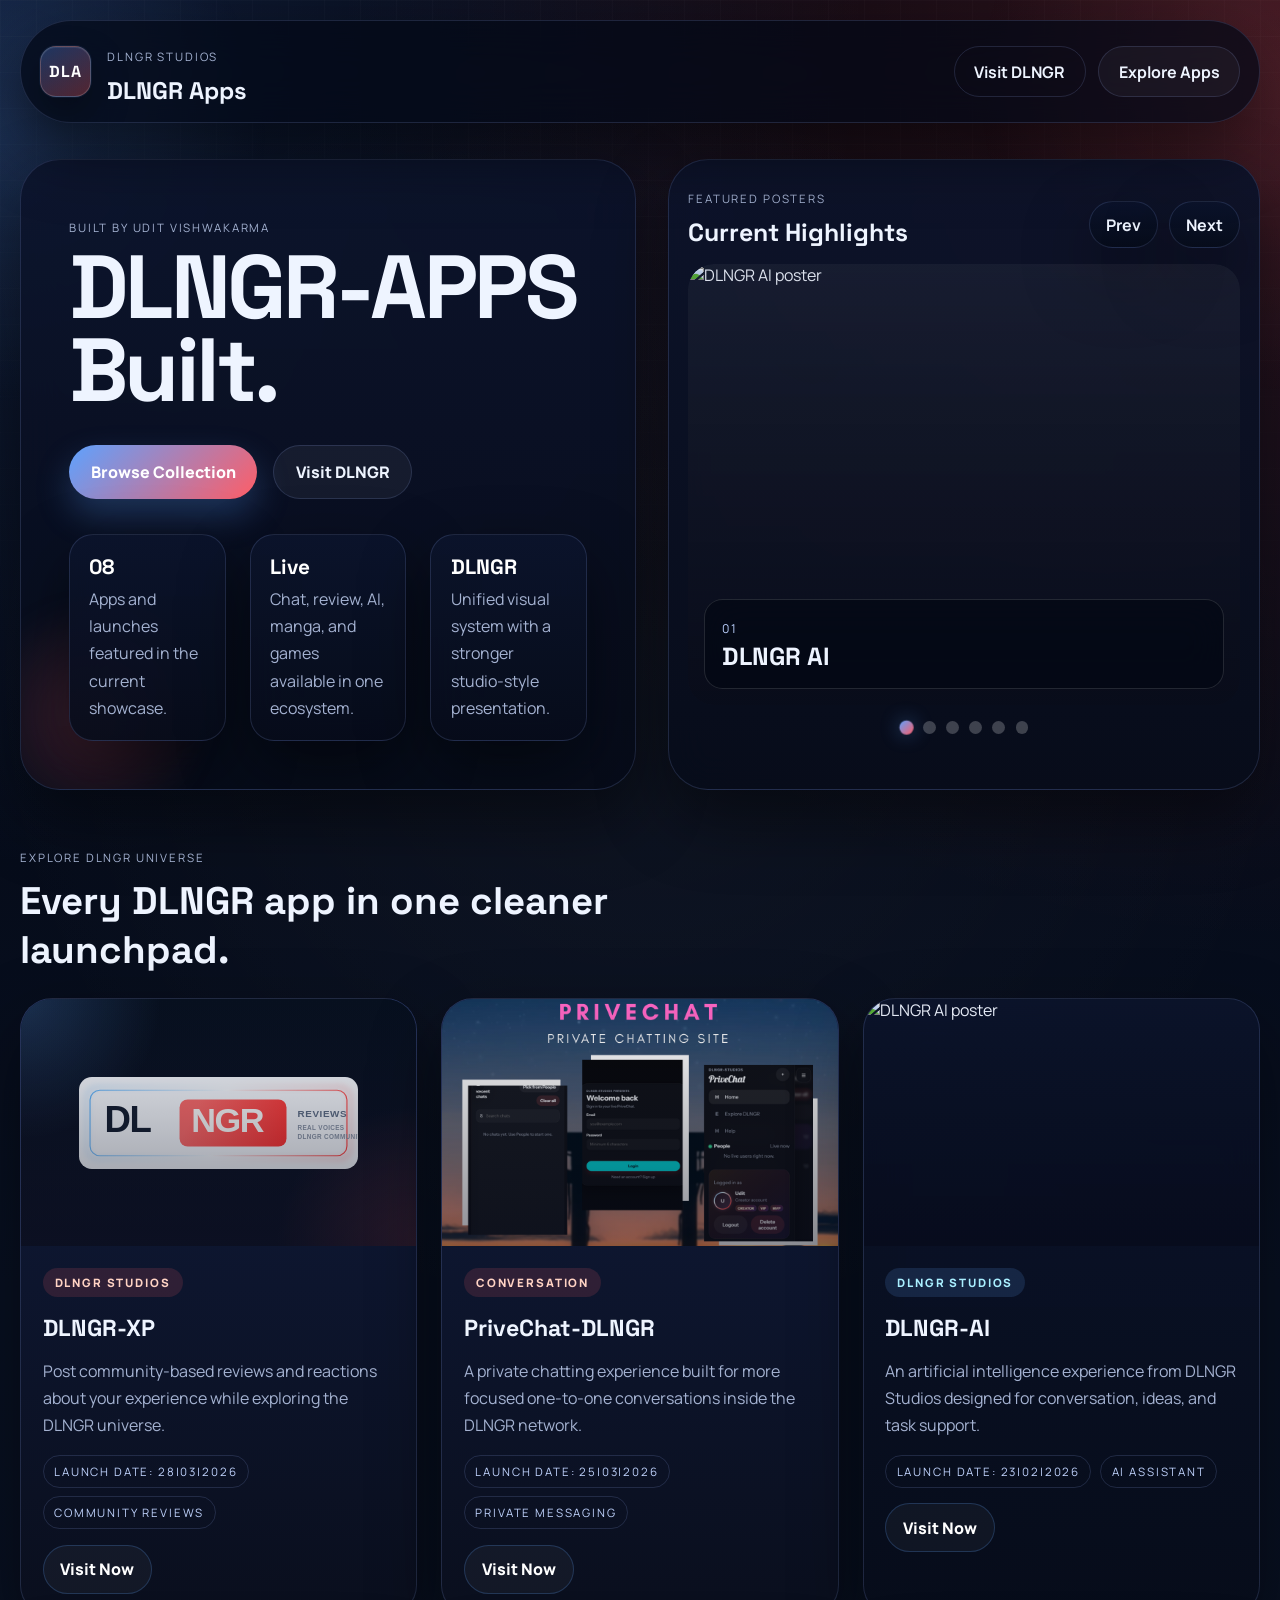
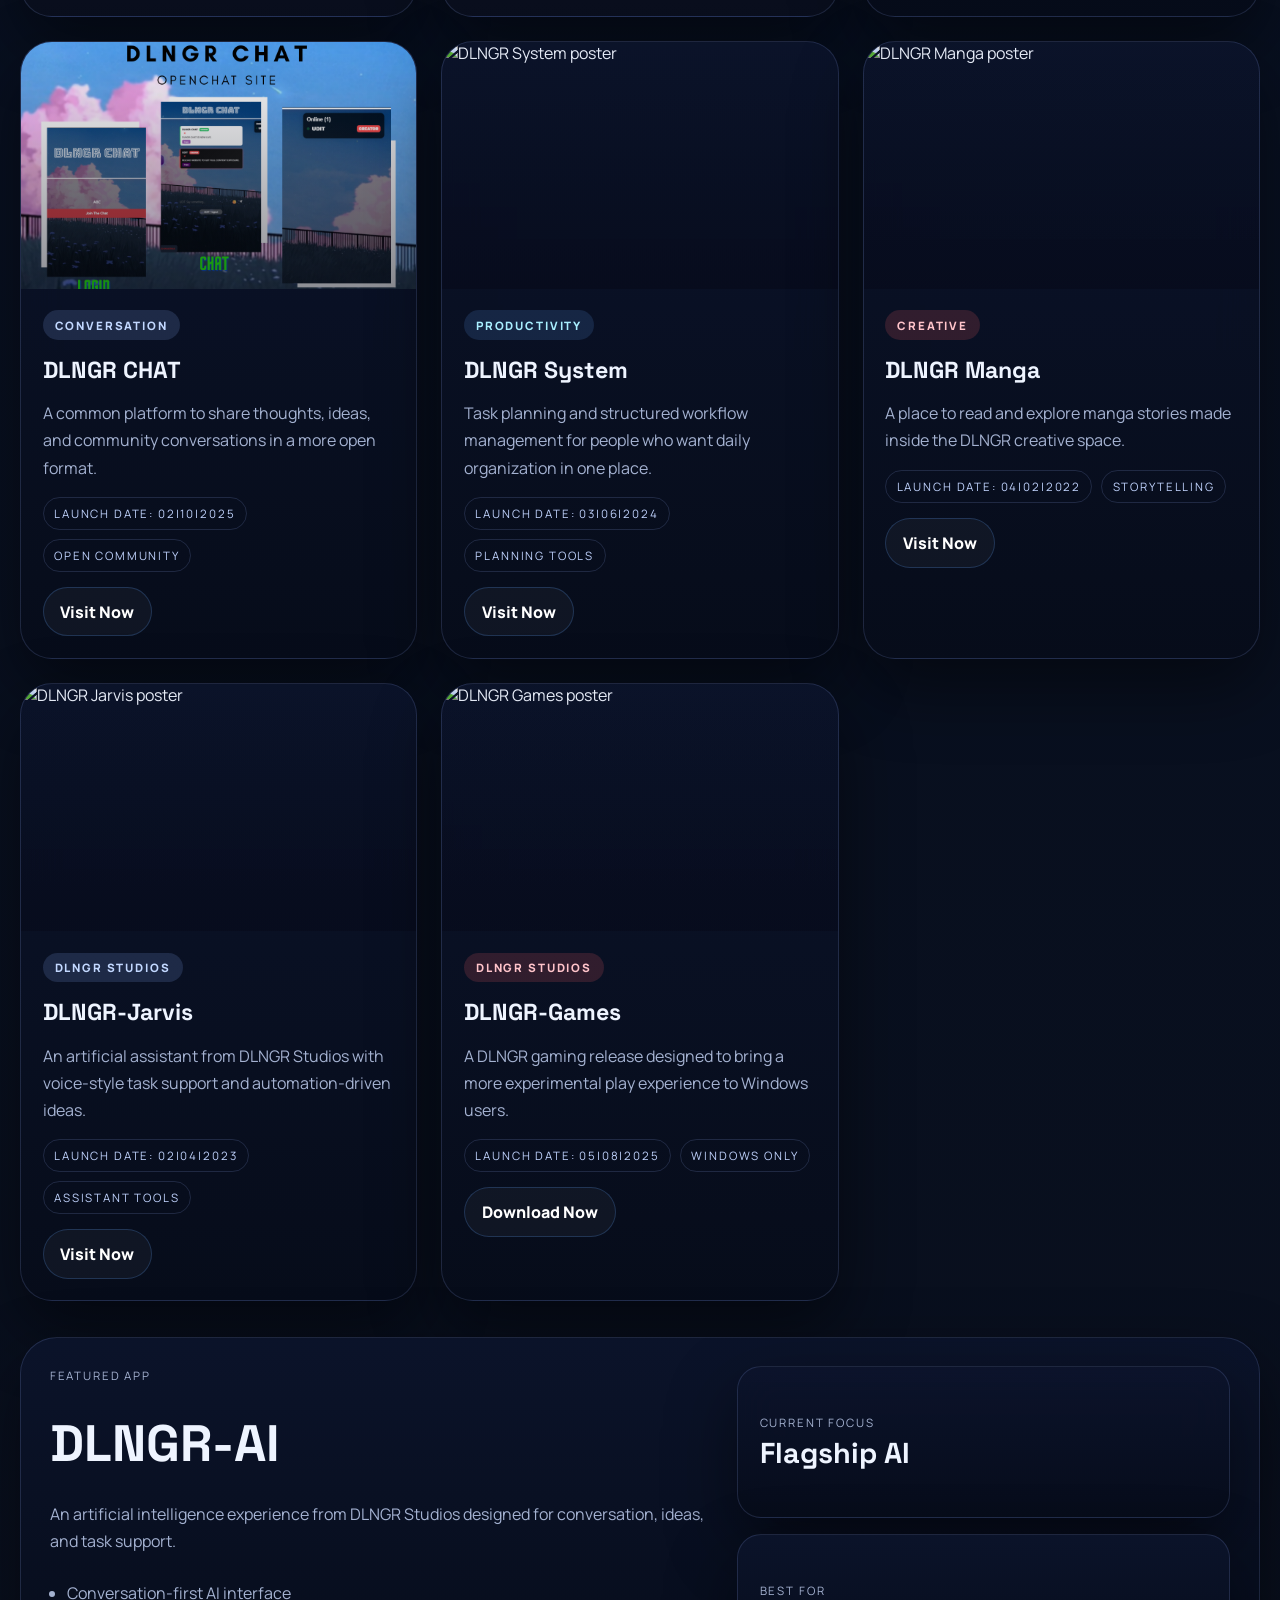
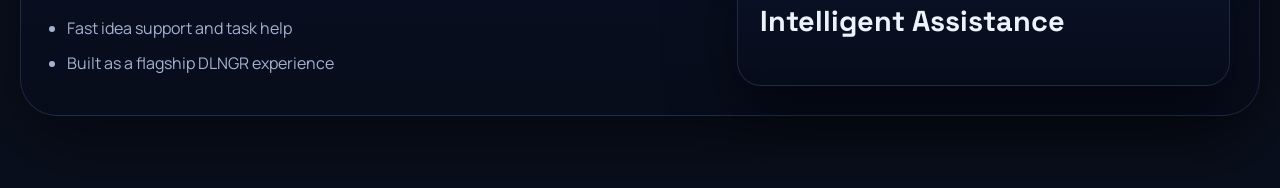
==== index.html @ 84e805eb "Update index.html" ====
<!DOCTYPE html>
<html lang="en">
<head>
  <meta charset="UTF-8">
  <meta name="viewport" content="width=device-width, initial-scale=1.0">
  <title>DLNGR Apps Showcase</title>
  <link rel="icon" type="image/png" href="appslogo.png">
  <link rel="preconnect" href="https://fonts.googleapis.com">
  <link rel="preconnect" href="https://fonts.gstatic.com" crossorigin>
  <link href="https://fonts.googleapis.com/css2?family=Space+Grotesk:wght@400;500;700&family=Manrope:wght@400;600;700;800&display=swap" rel="stylesheet">
  <link rel="stylesheet" href="dlngrapps.css">
</head>
<body>
  <div class="page-shell">
    <header class="hero">
      <nav class="topbar">
        <a class="brand" href="#top" aria-label="DLNGR Apps home">
          <span class="brand-mark">DLA</span>
          <div>
            <p class="eyebrow">DLNGR STUDIOS</p>
            <h1>DLNGR Apps</h1>
          </div>
        </a>
        <div class="topbar-links">
          <a class="top-link muted" href="https://dlngrofficial.free.nf/">Visit DLNGR</a>
          <a class="top-link" href="#apps">Explore Apps</a>
        </div>
      </nav>

      <div class="hero-grid" id="top">
        <section class="hero-copy">
          <p class="hero-kicker">Built By Udit Vishwakarma</p>
          <h2>DLNGR-APPS Built.</h2>


          <div class="hero-actions">
            <a class="button primary" href="#apps">Browse Collection</a>
            <a class="button secondary" href="https://dlngrofficial.free.nf/">Visit DLNGR</a>
          </div>

          <div class="hero-stats">
            <article>
              <span>08</span>
              <p>Apps and launches featured in the current showcase.</p>
            </article>
            <article>
              <span>Live</span>
              <p>Chat, review, AI, manga, and games available in one ecosystem.</p>
            </article>
            <article>
              <span>DLNGR</span>
              <p>Unified visual system with a stronger studio-style presentation.</p>
            </article>
          </div>
        </section>

        <aside class="hero-visual">
          <div class="hero-gallery-shell">
            <div class="hero-gallery-head">
              <div>
                <p class="eyebrow">Featured Posters</p>
                <h3>Current Highlights</h3>
              </div>
              <div class="gallery-controls">
                <button class="gallery-button" id="gallery-prev" aria-label="Previous slide">Prev</button>
                <button class="gallery-button" id="gallery-next" aria-label="Next slide">Next</button>
              </div>
            </div>

            <div class="gallery-frame">
              <div class="gallery-track" id="gallery-track">
                <article class="gallery-slide">
                  <img src="https://dlngrofficial.free.nf/dlngrai.jpg" alt="DLNGR AI poster">
                  <div class="gallery-caption">
                    <span>01</span>
                    <h3>DLNGR AI</h3>
                  </div>
                </article>
                <article class="gallery-slide">
                  <img src="https://dlngrofficial.free.nf/mm.jpg" alt="DLNGR Manga poster">
                  <div class="gallery-caption">
                    <span>02</span>
                    <h3>DLNGR Manga</h3>
                  </div>
                </article>
                <article class="gallery-slide">
                  <img src="https://cdn.dribbble.com/userupload/27069479/file/original-27ffd4263bacaaacf46e43427621e890.gif" alt="DLNGR System poster">
                  <div class="gallery-caption">
                    <span>03</span>
                    <h3>DLNGR System</h3>
                  </div>
                </article>
                <article class="gallery-slide">
                  <img src="https://d112y698adiu2z.cloudfront.net/photos/production/software_photos/001/755/550/datas/original.gif" alt="DLNGR Jarvis poster">
                  <div class="gallery-caption">
                    <span>04</span>
                    <h3>DLNGR Jarvis</h3>
                  </div>
                </article>
                <article class="gallery-slide">
                  <img src="https://dlngrofficial.free.nf/dlnc.jpg" alt="DLNGR Chat poster">
                  <div class="gallery-caption">
                    <span>05</span>
                    <h3>DLNGR Chat</h3>
                  </div>
                </article>
                <article class="gallery-slide">
                  <img src="https://dlngrofficial.free.nf/logogame.jpg" alt="DLNGR Games poster">
                  <div class="gallery-caption">
                    <span>06</span>
                    <h3>DLNGR Games</h3>
                  </div>
                </article>
              </div>
            </div>

            <div class="gallery-dots" id="gallery-dots" aria-label="Slide navigation">
              <button class="gallery-dot active" data-slide="0" aria-label="Go to slide 1"></button>
              <button class="gallery-dot" data-slide="1" aria-label="Go to slide 2"></button>
              <button class="gallery-dot" data-slide="2" aria-label="Go to slide 3"></button>
              <button class="gallery-dot" data-slide="3" aria-label="Go to slide 4"></button>
              <button class="gallery-dot" data-slide="4" aria-label="Go to slide 5"></button>
              <button class="gallery-dot" data-slide="5" aria-label="Go to slide 6"></button>
            </div>
          </div>
        </aside>
      </div>
    </header>

    <main>
      <section class="filters" id="apps">
        <div>
          <p class="eyebrow">Explore DLNGR Universe</p>
          <h2>Every DLNGR app in one cleaner launchpad.</h2>
        </div>

      </section>

      <section class="apps-grid">
        <article class="app-card featured" data-category="community">
          <div class="app-card-media logo-panel">
            <img src="https://dlngrofficial.github.io/dlngrapps/dlngrapp.svg" alt="DLNGR XP logo">
          </div>
          <div class="app-card-body">
            <span class="tag commerce">DLNGR Studios</span>
            <h3>DLNGR-XP</h3>
            <p>Post community-based reviews and reactions about your experience while exploring the DLNGR universe.</p>
            <div class="app-meta">
              <span>Launch Date: 28|03|2026</span>
              <span>Community Reviews</span>
            </div>
            <a class="card-link" href="https://dlngrofficial.github.io/dlngrapps/dlngrreview.html" data-app="xp">Visit Now</a>
          </div>
        </article>

        <article class="app-card featured" data-category="conversation">
          <div class="app-card-media">
            <img src="https://dlngrofficial.github.io/dlngrapps/privechat.png" alt="PriveChat poster">
          </div>
          <div class="app-card-body">
            <span class="tag commerce">Conversation</span>
            <h3>PriveChat-DLNGR</h3>
            <p>A private chatting experience built for more focused one-to-one conversations inside the DLNGR network.</p>
            <div class="app-meta">
              <span>Launch Date: 25|03|2026</span>
              <span>Private Messaging</span>
            </div>
            <a class="card-link" href="https://dlngrofficial.github.io/dlngrchat2/privechat.html" data-app="privechat">Visit Now</a>
          </div>
        </article>

        <article class="app-card" data-category="productivity">
          <div class="app-card-media">
            <img src="https://dlngrofficial.free.nf/dlngrai.jpg" alt="DLNGR AI poster">
          </div>
          <div class="app-card-body">
            <span class="tag productivity">DLNGR Studios</span>
            <h3>DLNGR-AI</h3>
            <p>An artificial intelligence experience from DLNGR Studios designed for conversation, ideas, and task support.</p>
            <div class="app-meta">
              <span>Launch Date: 23|02|2026</span>
              <span>AI Assistant</span>
            </div>
            <a class="card-link" href="https://dlngr-ai.onrender.com/" data-app="ai">Visit Now</a>
          </div>
        </article>

        <article class="app-card" data-category="analytics">
          <div class="app-card-media">
            <img src="https://dlngrofficial.github.io/dlngrapps/DLNGR CHAT2.png" alt="DLNGR Chat poster">
          </div>
          <div class="app-card-body">
            <span class="tag analytics">Conversation</span>
            <h3>DLNGR CHAT</h3>
            <p>A common platform to share thoughts, ideas, and community conversations in a more open format.</p>
            <div class="app-meta">
              <span>Launch Date: 02|10|2025</span>
              <span>Open Community</span>
            </div>
            <a class="card-link" href="https://dlngrofficial.github.io/dlngrchat2/openchat.html" data-app="openchat">Visit Now</a>
          </div>
        </article>

        <article class="app-card" data-category="productivity">
          <div class="app-card-media">
            <img src="https://cdn.dribbble.com/userupload/27069479/file/original-27ffd4263bacaaacf46e43427621e890.gif" alt="DLNGR System poster">
          </div>
          <div class="app-card-body">
            <span class="tag productivity">Productivity</span>
            <h3>DLNGR System</h3>
            <p>Task planning and structured workflow management for people who want daily organization in one place.</p>
            <div class="app-meta">
              <span>Launch Date: 03|06|2024</span>
              <span>Planning Tools</span>
            </div>
            <a class="card-link" href="https://dlngrofficial.free.nf/Welcome.html" data-app="system">Visit Now</a>
          </div>
        </article>

        <article class="app-card" data-category="creative">
          <div class="app-card-media">
            <img src="https://dlngrofficial.free.nf/mm.jpg" alt="DLNGR Manga poster">
          </div>
          <div class="app-card-body">
            <span class="tag creative">Creative</span>
            <h3>DLNGR Manga</h3>
            <p>A place to read and explore manga stories made inside the DLNGR creative space.</p>
            <div class="app-meta">
              <span>Launch Date: 04|02|2022</span>
              <span>Storytelling</span>
            </div>
            <a class="card-link" href="https://dlngrofficial.free.nf/manga.html" data-app="manga">Visit Now</a>
          </div>
        </article>

        <article class="app-card" data-category="assistant">
          <div class="app-card-media">
            <img src="https://d112y698adiu2z.cloudfront.net/photos/production/software_photos/001/755/550/datas/original.gif" alt="DLNGR Jarvis poster">
          </div>
          <div class="app-card-body">
            <span class="tag analytics">DLNGR Studios</span>
            <h3>DLNGR-Jarvis</h3>
            <p>An artificial assistant from DLNGR Studios with voice-style task support and automation-driven ideas.</p>
            <div class="app-meta">
              <span>Launch Date: 02|04|2023</span>
              <span>Assistant Tools</span>
            </div>
            <a class="card-link" href="https://dlngrofficial.free.nf/jarvis.html" data-app="jarvis">Visit Now</a>
          </div>
        </article>

        <article class="app-card" data-category="games">
          <div class="app-card-media">
            <img src="https://dlngrofficial.free.nf/logogame.jpg" alt="DLNGR Games poster">
          </div>
          <div class="app-card-body">
            <span class="tag creative">DLNGR Studios</span>
            <h3>DLNGR-Games</h3>
            <p>A DLNGR gaming release designed to bring a more experimental play experience to Windows users.</p>
            <div class="app-meta">
              <span>Launch Date: 05|08|2025</span>
              <span>Windows Only</span>
            </div>
            <a class="card-link" href="https://drive.google.com/file/d/1QwkKEYMZPdlGMGVKCT8QtOSjSbUOMurl/view?usp=sharing" data-app="games">Download Now</a>
          </div>
        </article>
      </section>

      <section class="spotlight" id="spotlight">
        <div class="spotlight-copy">
          <p class="eyebrow">Featured App</p>
          <h2 id="spotlight-title">DLNGR-AI</h2>
          <p id="spotlight-description">
            An artificial intelligence experience from DLNGR Studios designed for conversation, ideas, and task support.
          </p>
          <ul class="spotlight-points" id="spotlight-points">
            <li>Conversation-first AI interface</li>
            <li>Fast idea support and task help</li>
            <li>Built as a flagship DLNGR experience</li>
          </ul>
        </div>
        <div class="spotlight-metrics">
          <div class="metric-card">
            <span>Current Focus</span>
            <strong id="spotlight-adoption">Flagship AI</strong>
          </div>
          <div class="metric-card">
            <span>Best For</span>
            <strong id="spotlight-fit">Intelligent Assistance</strong>
          </div>
        </div>
      </section>
    </main>
  </div>

  <script src="dlngrapps.js"></script>
</body>
</html>
---- dlngrapps.css ----
:root {
  --bg: #050816;
  --bg-deep: #091128;
  --surface: rgba(10, 17, 37, 0.82);
  --surface-strong: rgba(12, 21, 48, 0.96);
  --surface-soft: rgba(255, 255, 255, 0.06);
  --line: rgba(154, 177, 255, 0.16);
  --line-strong: rgba(255, 255, 255, 0.12);
  --text: #eef4ff;
  --muted: #a4b2d1;
  --blue: #5da2ff;
  --blue-strong: #86c5ff;
  --red: #ff5d66;
  --red-soft: #ff858c;
  --glow: rgba(91, 157, 255, 0.26);
  --shadow: 0 28px 70px rgba(0, 0, 0, 0.46);
  --radius-xl: 2rem;
  --radius-lg: 1.5rem;
  --radius-md: 1.1rem;
}

* {
  box-sizing: border-box;
}

html {
  scroll-behavior: smooth;
}

body {
  margin: 0;
  min-height: 100vh;
  overflow-x: hidden;
  color: var(--text);
  font-family: "Manrope", sans-serif;
  background:
    radial-gradient(circle at top left, rgba(83, 145, 255, 0.18), transparent 24%),
    radial-gradient(circle at top right, rgba(255, 93, 102, 0.18), transparent 26%),
    radial-gradient(circle at 50% 20%, rgba(255, 255, 255, 0.04), transparent 24%),
    linear-gradient(180deg, #02040d 0%, #081021 38%, #090f1d 100%);
}

body::before,
body::after {
  content: "";
  position: fixed;
  inset: 0;
  pointer-events: none;
}

body::before {
  background:
    linear-gradient(rgba(255, 255, 255, 0.02) 1px, transparent 1px),
    linear-gradient(90deg, rgba(255, 255, 255, 0.02) 1px, transparent 1px);
  background-size: 36px 36px;
  mask-image: linear-gradient(180deg, rgba(0, 0, 0, 0.95), transparent 92%);
}

body::after {
  background:
    radial-gradient(circle at 0% 15%, rgba(103, 169, 255, 0.14), transparent 18%),
    radial-gradient(circle at 100% 10%, rgba(255, 93, 102, 0.14), transparent 20%);
}

a {
  color: inherit;
  text-decoration: none;
}

img {
  max-width: 100%;
  display: block;
}

.page-shell {
  width: min(1240px, calc(100% - 2rem));
  margin: 0 auto;
  padding: 1.25rem 0 4.5rem;
}

.hero,
.filters,
.apps-grid,
.spotlight {
  position: relative;
  z-index: 1;
}

.topbar,
.hero-grid,
.filters,
.apps-grid,
.spotlight,
.hero-stats {
  display: grid;
  gap: 1.5rem;
}

.topbar {
  position: sticky;
  top: 1rem;
  z-index: 4;
  grid-template-columns: 1fr auto;
  align-items: center;
  padding: 1rem 1.2rem;
  margin-bottom: 2.25rem;
  border: 1px solid var(--line);
  border-radius: 999px;
  background: rgba(4, 9, 23, 0.72);
  backdrop-filter: blur(22px);
  box-shadow: var(--shadow);
}

.brand {
  display: flex;
  align-items: center;
  gap: 1rem;
  min-width: 0;
}

.brand-mark {
  display: grid;
  place-items: center;
  width: 3.2rem;
  height: 3.2rem;
  border-radius: 1rem;
  border: 1px solid rgba(255, 255, 255, 0.18);
  background:
    linear-gradient(145deg, rgba(85, 153, 255, 0.28), rgba(255, 93, 102, 0.3)),
    linear-gradient(180deg, rgba(8, 16, 37, 0.98), rgba(8, 13, 26, 0.98));
  box-shadow:
    inset 0 1px 0 rgba(255, 255, 255, 0.08),
    0 0 0 1px rgba(90, 158, 255, 0.08),
    0 18px 36px rgba(0, 0, 0, 0.34);
  color: #ffffff;
  font-family: "Space Grotesk", sans-serif;
  font-weight: 700;
  letter-spacing: 0.06em;
}

.brand h1,
.hero-copy h2,
.hero-gallery-head h3,
.filters h2,
.app-card h3,
.spotlight h2,
.metric-card strong {
  margin: 0;
  font-family: "Space Grotesk", sans-serif;
}

.eyebrow,
.hero-kicker,
.tag,
.metric-card span,
.app-meta span {
  text-transform: uppercase;
  letter-spacing: 0.16em;
  font-size: 0.72rem;
}

.eyebrow,
.hero-kicker,
.metric-card span {
  color: var(--muted);
}

.topbar-links {
  display: flex;
  flex-wrap: wrap;
  justify-content: flex-end;
  gap: 0.8rem;
}

.top-link,
.button,
.card-link,
.gallery-button {
  transition:
    transform 0.2s ease,
    border-color 0.2s ease,
    background 0.2s ease,
    color 0.2s ease,
    box-shadow 0.2s ease;
}

.top-link {
  padding: 0.85rem 1.2rem;
  border: 1px solid var(--line);
  border-radius: 999px;
  background: rgba(255, 255, 255, 0.04);
  font-weight: 700;
}

.top-link.muted {
  background: transparent;
}

.top-link:hover,
.button:hover,
.card-link:hover,
.gallery-button:hover,
.gallery-dot:hover {
  transform: translateY(-2px);
}

.hero-grid {
  grid-template-columns: minmax(0, 1.02fr) minmax(360px, 0.98fr);
  gap: 2rem;
  align-items: stretch;
}

.hero-copy,
.hero-gallery-shell,
.app-card,
.spotlight,
.metric-card,
.hero-stats article,
.gallery-button {
  border: 1px solid var(--line);
  background: linear-gradient(180deg, rgba(12, 20, 44, 0.9), rgba(7, 12, 26, 0.92));
  box-shadow: var(--shadow);
  backdrop-filter: blur(20px);
}

.hero-copy {
  border-radius: calc(var(--radius-xl) + 0.5rem);
  padding: 3rem;
  overflow: hidden;
}

.hero-copy::before {
  content: "";
  position: absolute;
  inset: auto auto -3rem -3rem;
  width: 15rem;
  height: 15rem;
  border-radius: 50%;
  background: radial-gradient(circle, rgba(255, 93, 102, 0.22), transparent 70%);
  filter: blur(12px);
}

.hero-copy {
  position: relative;
}

.hero-copy h2 {
  max-width: 11ch;
  font-size: clamp(3rem, 7vw, 6rem);
  line-height: 0.93;
  letter-spacing: -0.04em;
}

.hero-text {
  max-width: 57ch;
  margin: 1.25rem 0 0;
  color: var(--muted);
  font-size: 1.05rem;
  line-height: 1.8;
}

.hero-actions {
  display: flex;
  flex-wrap: wrap;
  gap: 1rem;
  margin-top: 2rem;
}

.button {
  display: inline-flex;
  align-items: center;
  justify-content: center;
  min-height: 3.35rem;
  padding: 0.95rem 1.35rem;
  border-radius: 999px;
  font-weight: 800;
}

.button.primary {
  color: #ffffff;
  background: linear-gradient(135deg, var(--blue), var(--red));
  box-shadow: 0 16px 34px rgba(91, 157, 255, 0.26);
}

.button.secondary {
  border: 1px solid var(--line);
  background: rgba(255, 255, 255, 0.05);
}

.hero-stats {
  grid-template-columns: repeat(3, minmax(0, 1fr));
  margin-top: 2.2rem;
}

.hero-stats article {
  border-radius: var(--radius-lg);
  padding: 1.15rem 1.2rem;
}

.hero-stats span {
  display: block;
  margin-bottom: 0.4rem;
  color: #ffffff;
  font-size: 1.3rem;
  font-weight: 800;
  font-family: "Space Grotesk", sans-serif;
}

.hero-stats p,
.section-note,
.app-card p,
.spotlight-copy p,
.spotlight-points {
  margin: 0;
  color: var(--muted);
  line-height: 1.7;
}

.hero-visual {
  display: flex;
}

.hero-gallery-shell {
  width: 100%;
  border-radius: calc(var(--radius-xl) + 0.5rem);
  padding: 1.2rem;
}

.hero-gallery-head {
  display: grid;
  grid-template-columns: 1fr auto;
  gap: 1rem;
  align-items: end;
  margin-bottom: 1rem;
}

.hero-gallery-head h3 {
  font-size: 1.55rem;
}

.gallery-controls {
  display: flex;
  gap: 0.7rem;
}

.gallery-button {
  min-height: 2.95rem;
  padding: 0.7rem 1rem;
  border-radius: 999px;
  color: var(--text);
  font: inherit;
  font-weight: 700;
  cursor: pointer;
}

.gallery-frame {
  overflow: hidden;
  border-radius: 1.6rem;
}

.gallery-track {
  display: flex;
  transition: transform 0.45s ease;
}

.gallery-slide {
  position: relative;
  min-width: 100%;
  overflow: hidden;
  aspect-ratio: 5 / 4;
  border-radius: 1.6rem;
  background: rgba(255, 255, 255, 0.05);
}

.gallery-slide::after {
  content: "";
  position: absolute;
  inset: 0;
  background: linear-gradient(180deg, rgba(5, 8, 22, 0.06), rgba(5, 8, 22, 0.72));
}

.gallery-slide img {
  width: 100%;
  height: 100%;
  object-fit: cover;
}

.gallery-caption {
  position: absolute;
  left: 1rem;
  right: 1rem;
  bottom: 1rem;
  z-index: 1;
  padding: 1rem 1.05rem;
  border: 1px solid var(--line-strong);
  border-radius: 1.15rem;
  background: rgba(3, 8, 18, 0.62);
  backdrop-filter: blur(18px);
}

.gallery-caption span {
  display: inline-block;
  margin-bottom: 0.25rem;
  color: #bdd2ff;
  font-size: 0.76rem;
  letter-spacing: 0.16em;
}

.gallery-caption h3 {
  margin: 0;
  font-family: "Space Grotesk", sans-serif;
  font-size: clamp(1.15rem, 2vw, 1.55rem);
}

.gallery-dots {
  display: flex;
  justify-content: center;
  gap: 0.65rem;
  margin-top: 1rem;
}

.gallery-dot {
  width: 0.8rem;
  height: 0.8rem;
  padding: 0;
  border: 0;
  border-radius: 999px;
  background: rgba(255, 255, 255, 0.22);
  cursor: pointer;
}

.gallery-dot.active {
  background: linear-gradient(135deg, var(--blue), var(--red));
  box-shadow: 0 0 18px rgba(98, 164, 255, 0.45);
  transform: scale(1.1);
}

.filters {
  grid-template-columns: minmax(0, 1fr) minmax(260px, 0.6fr);
  align-items: end;
  margin: 3rem 0 1.5rem;
}

.filters h2 {
  font-size: clamp(2rem, 3vw, 3.2rem);
}

.section-note {
  justify-self: end;
  max-width: 34ch;
}

.apps-grid {
  grid-template-columns: repeat(3, minmax(0, 1fr));
}

.app-card {
  overflow: hidden;
  border-radius: var(--radius-xl);
  transition: transform 0.26s ease, border-color 0.26s ease, box-shadow 0.26s ease;
}

.app-card:hover {
  transform: translateY(-6px);
  border-color: rgba(255, 255, 255, 0.22);
  box-shadow: 0 32px 70px rgba(0, 0, 0, 0.5);
}

.app-card.featured {
  background:
    linear-gradient(180deg, rgba(16, 27, 60, 0.98), rgba(10, 15, 30, 0.98));
}

.app-card-media {
  position: relative;
  aspect-ratio: 16 / 10;
  overflow: hidden;
}

.app-card-media::after {
  content: "";
  position: absolute;
  inset: 0;
  background: linear-gradient(180deg, rgba(5, 8, 22, 0.02), rgba(5, 8, 22, 0.46));
}

.app-card-media img {
  width: 100%;
  height: 100%;
  object-fit: cover;
  transition: transform 0.45s ease;
}

.app-card:hover .app-card-media img {
  transform: scale(1.04);
}

.logo-panel {
  display: grid;
  place-items: center;
  padding: 1.2rem;
  background:
    radial-gradient(circle at top left, rgba(97, 164, 255, 0.22), transparent 30%),
    radial-gradient(circle at bottom right, rgba(255, 93, 102, 0.2), transparent 30%),
    linear-gradient(180deg, #07101f, #11162b);
}

.logo-panel img {
  width: min(78%, 280px);
  height: auto;
  object-fit: contain;
}

.app-card-body {
  display: grid;
  gap: 0.95rem;
  padding: 1.35rem;
}

.app-card h3 {
  font-size: 1.45rem;
}

.tag {
  width: fit-content;
  padding: 0.45rem 0.75rem;
  border-radius: 999px;
  font-weight: 800;
}

.tag.productivity {
  color: #a9efff;
  background: rgba(93, 162, 255, 0.15);
}

.tag.analytics {
  color: #c2d8ff;
  background: rgba(135, 171, 255, 0.16);
}

.tag.commerce {
  color: #ffd3c4;
  background: rgba(255, 93, 102, 0.14);
}

.tag.creative {
  color: #ffc4ca;
  background: rgba(255, 93, 102, 0.16);
}

.app-meta {
  display: flex;
  flex-wrap: wrap;
  gap: 0.55rem;
}

.app-meta span {
  padding: 0.5rem 0.65rem;
  border: 1px solid var(--line);
  border-radius: 999px;
  color: #bed1fb;
}

.card-link {
  display: inline-flex;
  align-items: center;
  justify-content: center;
  width: fit-content;
  min-height: 3rem;
  padding: 0.8rem 1.05rem;
  border: 1px solid rgba(93, 162, 255, 0.22);
  border-radius: 999px;
  background: rgba(255, 255, 255, 0.04);
  color: #ffffff;
  font-weight: 800;
}

.card-link:hover {
  border-color: rgba(255, 255, 255, 0.24);
  background: linear-gradient(135deg, rgba(93, 162, 255, 0.18), rgba(255, 93, 102, 0.16));
}

.spotlight {
  grid-template-columns: minmax(0, 1.15fr) minmax(260px, 0.85fr);
  align-items: stretch;
  gap: 1.25rem;
  padding: 1.8rem;
  margin-top: 2.2rem;
  border-radius: calc(var(--radius-xl) + 0.3rem);
}

.spotlight-copy {
  display: grid;
  gap: 1rem;
}

.spotlight h2 {
  font-size: clamp(2rem, 4vw, 3.3rem);
}

.spotlight-points {
  padding-left: 1.1rem;
}

.spotlight-points li + li {
  margin-top: 0.5rem;
}

.spotlight-metrics {
  display: grid;
  gap: 1rem;
}

.metric-card {
  display: grid;
  align-content: center;
  min-height: 152px;
  padding: 1.35rem;
  border-radius: var(--radius-lg);
}

.metric-card strong {
  margin-top: 0.45rem;
  font-size: 1.8rem;
  line-height: 1.1;
}

@media (max-width: 1080px) {
  .hero-grid,
  .filters,
  .spotlight,
  .apps-grid {
    grid-template-columns: 1fr 1fr;
  }

  .hero-grid {
    grid-template-columns: 1fr;
  }

  .hero-copy h2 {
    max-width: 12ch;
  }

  .filters {
    grid-template-columns: 1fr;
  }

  .section-note {
    justify-self: start;
  }

  .spotlight {
    grid-template-columns: 1fr;
  }
}

@media (max-width: 760px) {
  .page-shell {
    width: min(100% - 1rem, 1240px);
    padding: 0.9rem 0 3rem;
  }

  .topbar {
    position: static;
    grid-template-columns: 1fr;
    gap: 1rem;
    border-radius: 1.4rem;
  }

  .topbar-links {
    justify-content: flex-start;
  }

  .hero-copy,
  .hero-gallery-shell,
  .app-card,
  .spotlight {
    border-radius: 1.45rem;
  }

  .hero-copy {
    padding: 1.4rem;
  }

  .hero-copy h2 {
    max-width: none;
    font-size: clamp(2.45rem, 13vw, 4.3rem);
  }

  .hero-actions,
  .gallery-controls,
  .hero-stats,
  .apps-grid {
    grid-template-columns: 1fr;
  }

  .hero-actions,
  .gallery-controls {
    display: grid;
  }

  .button,
  .gallery-button,
  .card-link {
    width: 100%;
  }

  .hero-stats {
    gap: 1rem;
  }

  .hero-gallery-head {
    grid-template-columns: 1fr;
  }

  .filters {
    margin: 2.25rem 0 1.25rem;
  }

  .apps-grid {
    display: grid;
  }

  .app-card-media,
  .gallery-slide {
    aspect-ratio: 4 / 3;
  }

  .spotlight,
  .metric-card,
  .app-card-body {
    padding: 1.2rem;
  }
}

@media (max-width: 460px) {
  .page-shell {
    width: calc(100% - 0.75rem);
  }

  .brand-mark {
    width: 2.8rem;
    height: 2.8rem;
  }

  .top-link {
    width: 100%;
    text-align: center;
  }

  .eyebrow,
  .hero-kicker,
  .tag,
  .metric-card span,
  .app-meta span {
    font-size: 0.66rem;
  }

  .gallery-caption,
  .metric-card,
  .app-card-body,
  .hero-copy,
  .hero-gallery-shell,
  .spotlight {
    padding: 1rem;
  }

  .metric-card strong {
    font-size: 1.45rem;
  }
}
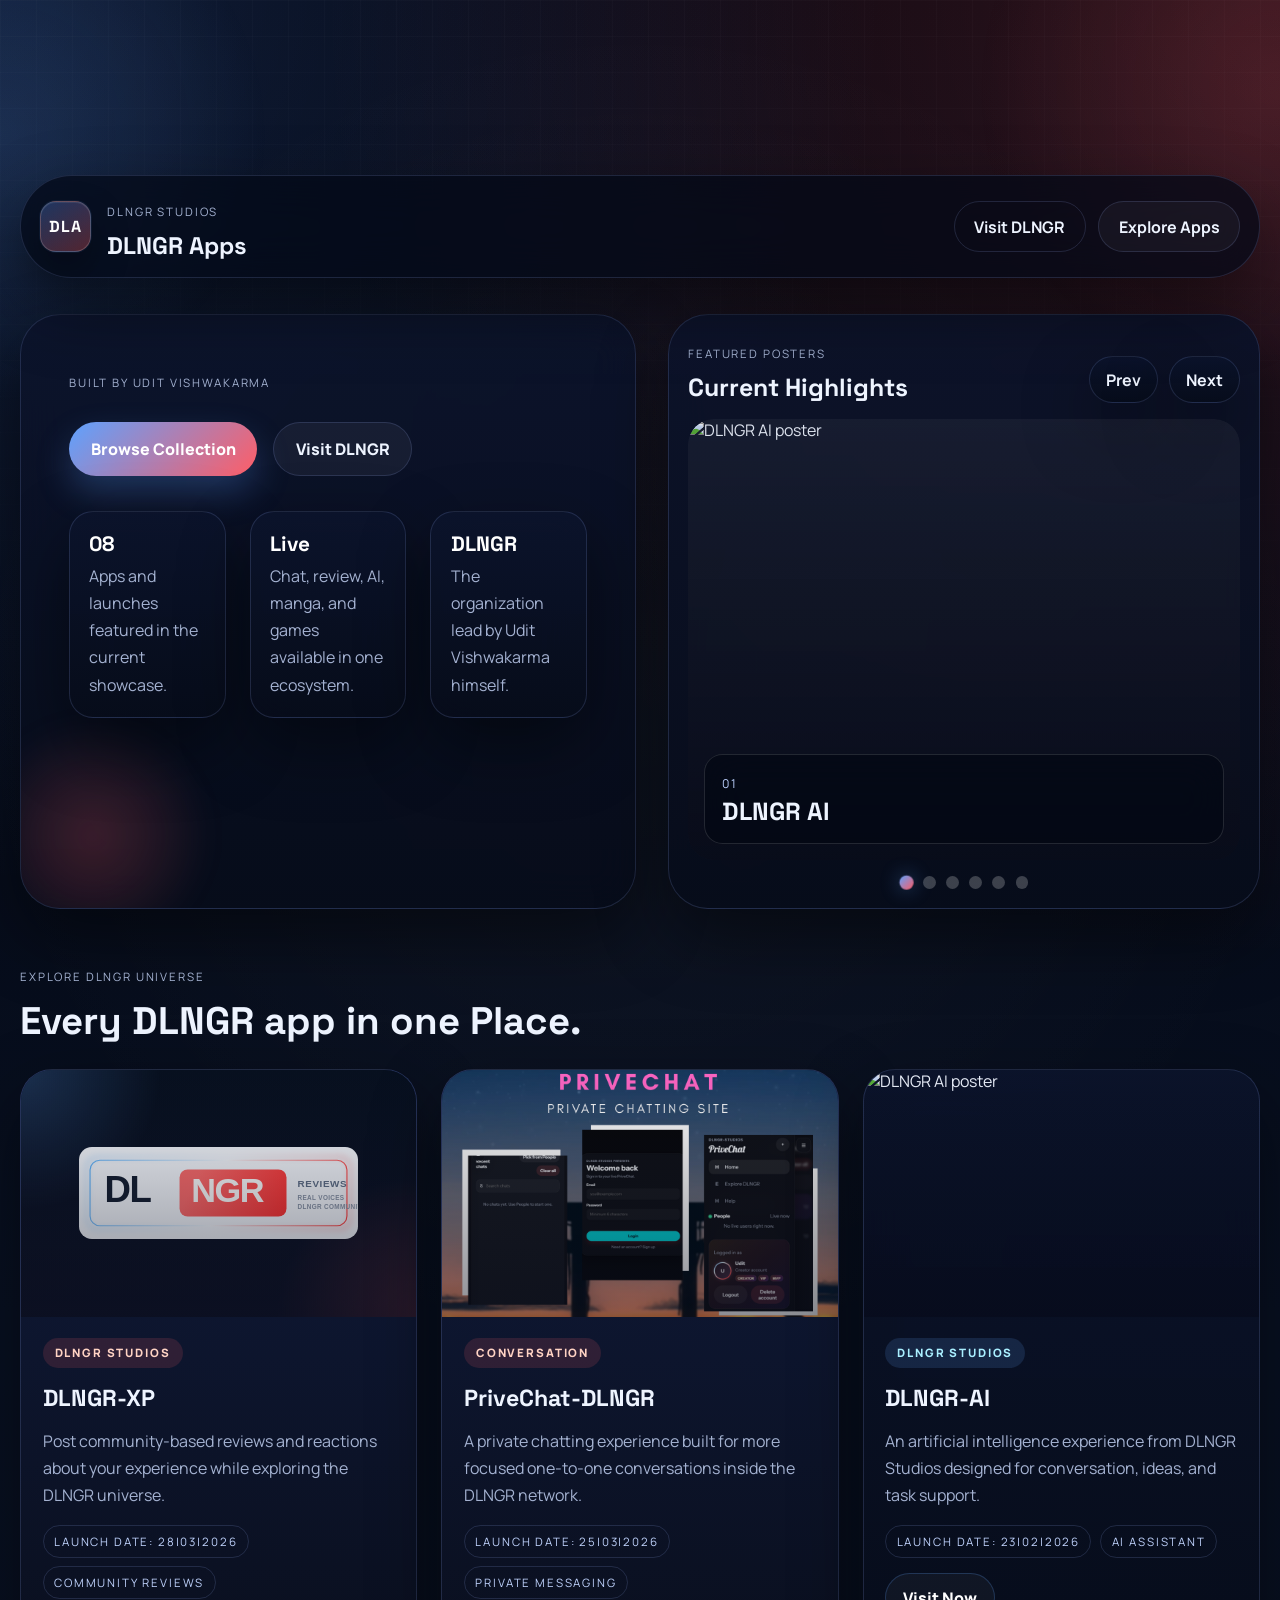
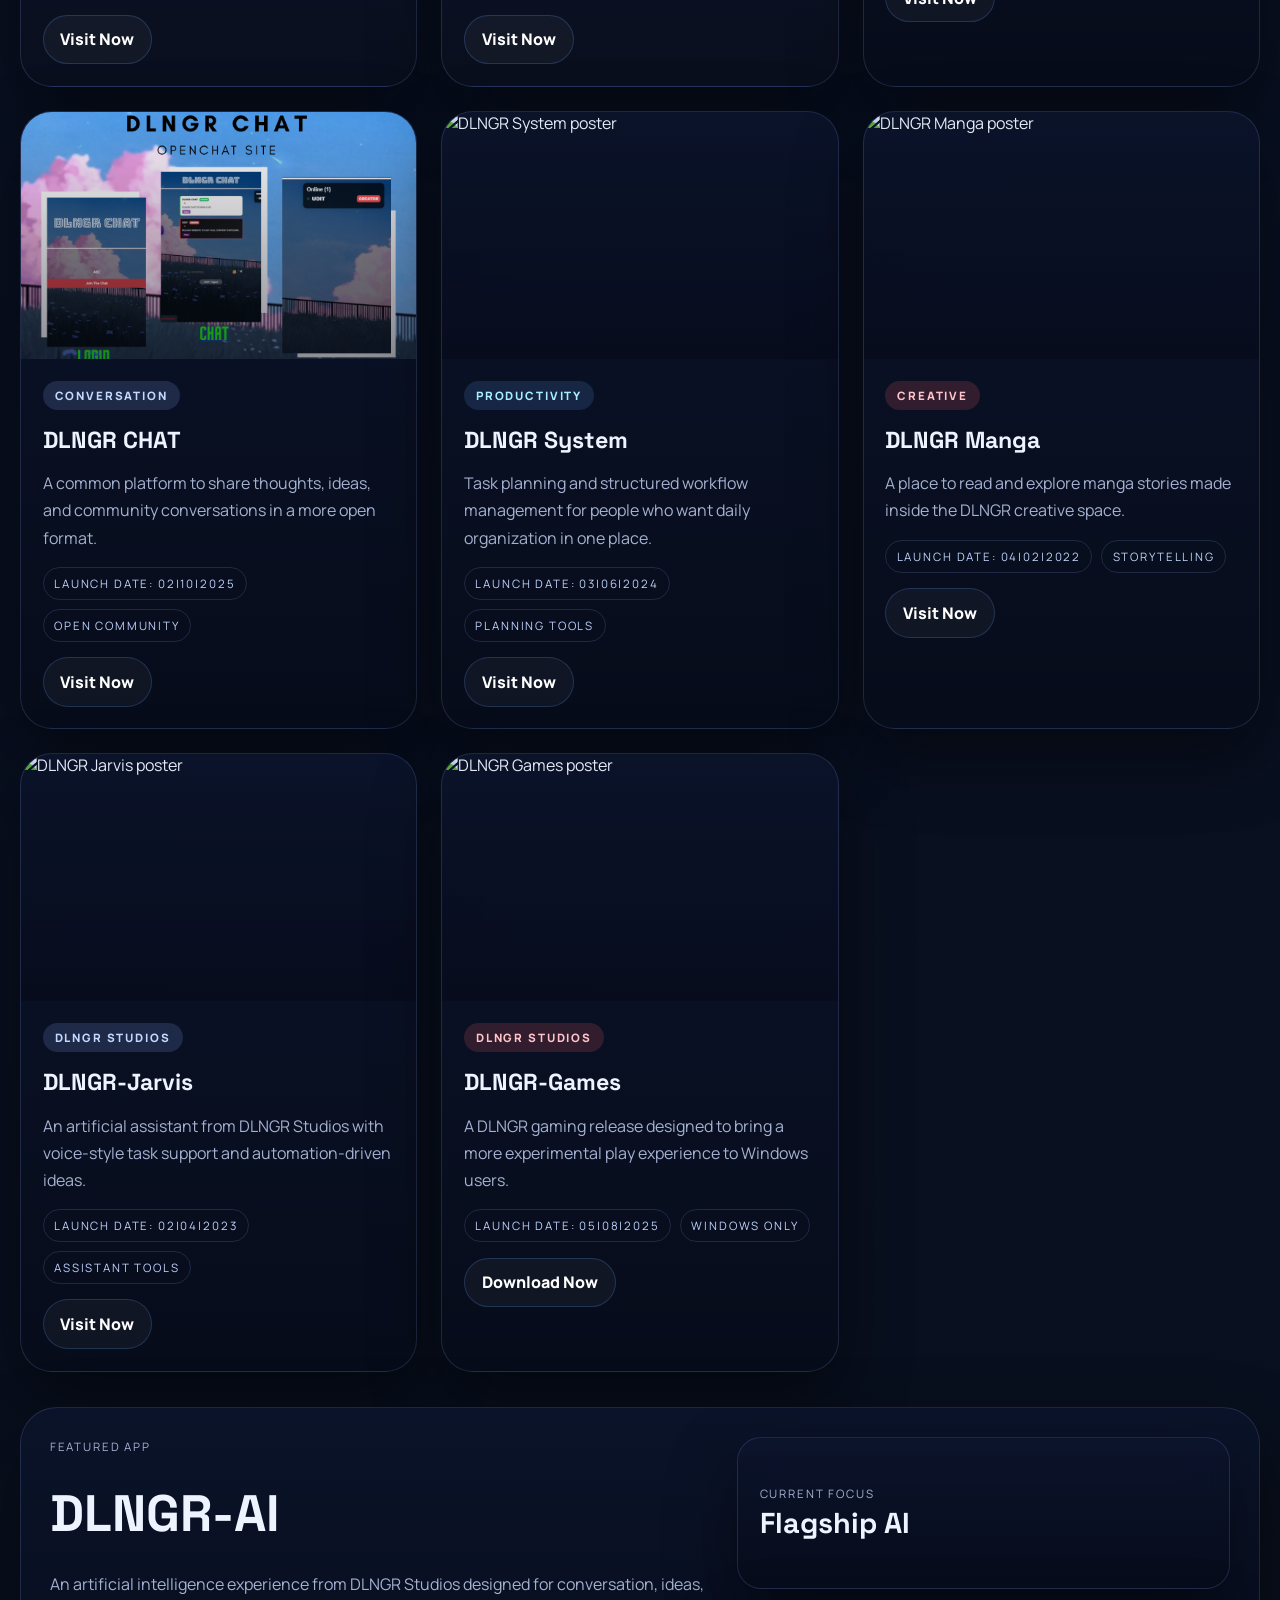
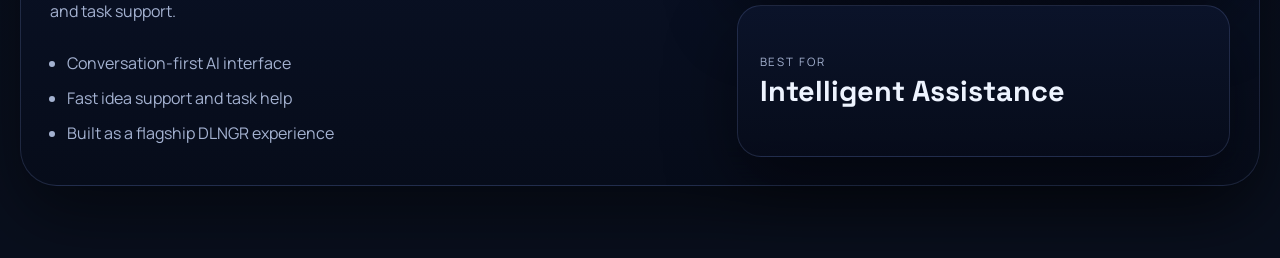
==== commit 33ff0d97: "Update index.html" ====
--- a/index.html
+++ b/index.html
@@ -3,7 +3,7 @@
 <head>
   <meta charset="UTF-8">
   <meta name="viewport" content="width=device-width, initial-scale=1.0">
-  <title>DLNGR Apps Showcase</title>
+  <title>DLNGR Apps</title>
   <link rel="icon" type="image/png" href="appslogo.png">
   <link rel="preconnect" href="https://fonts.googleapis.com">
   <link rel="preconnect" href="https://fonts.gstatic.com" crossorigin>
@@ -11,6 +11,9 @@
   <link rel="stylesheet" href="dlngrapps.css">
 </head>
 <body>
+  <video autoplay muted loop id="bg-video">
+    <source src="https://dlngrofficial.github.io/dlngrapps/sky.mp4" type="video/mp4">
+  </video>
   <div class="page-shell">
     <header class="hero">
       <nav class="topbar">
@@ -30,7 +33,7 @@
       <div class="hero-grid" id="top">
         <section class="hero-copy">
           <p class="hero-kicker">Built By Udit Vishwakarma</p>
-          <h2>DLNGR-APPS Built.</h2>
+
 
 
           <div class="hero-actions">
@@ -49,7 +52,7 @@
             </article>
             <article>
               <span>DLNGR</span>
-              <p>Unified visual system with a stronger studio-style presentation.</p>
+              <p>The organization lead by Udit Vishwakarma himself.</p>
             </article>
           </div>
         </section>
@@ -131,7 +134,7 @@
       <section class="filters" id="apps">
         <div>
           <p class="eyebrow">Explore DLNGR Universe</p>
-          <h2>Every DLNGR app in one cleaner launchpad.</h2>
+          <h2>Every DLNGR app in one Place.</h2>
         </div>
 
       </section>
@@ -149,7 +152,7 @@
               <span>Launch Date: 28|03|2026</span>
               <span>Community Reviews</span>
             </div>
-            <a class="card-link" href="https://dlngrofficial.github.io/dlngrapps/dlngrreview.html" data-app="xp">Visit Now</a>
+            <a class="card-link" href="https://dlngrofficial.github.io/dlngrchat2/dlngrreview.html" data-app="xp">Visit Now</a>
           </div>
         </article>
 
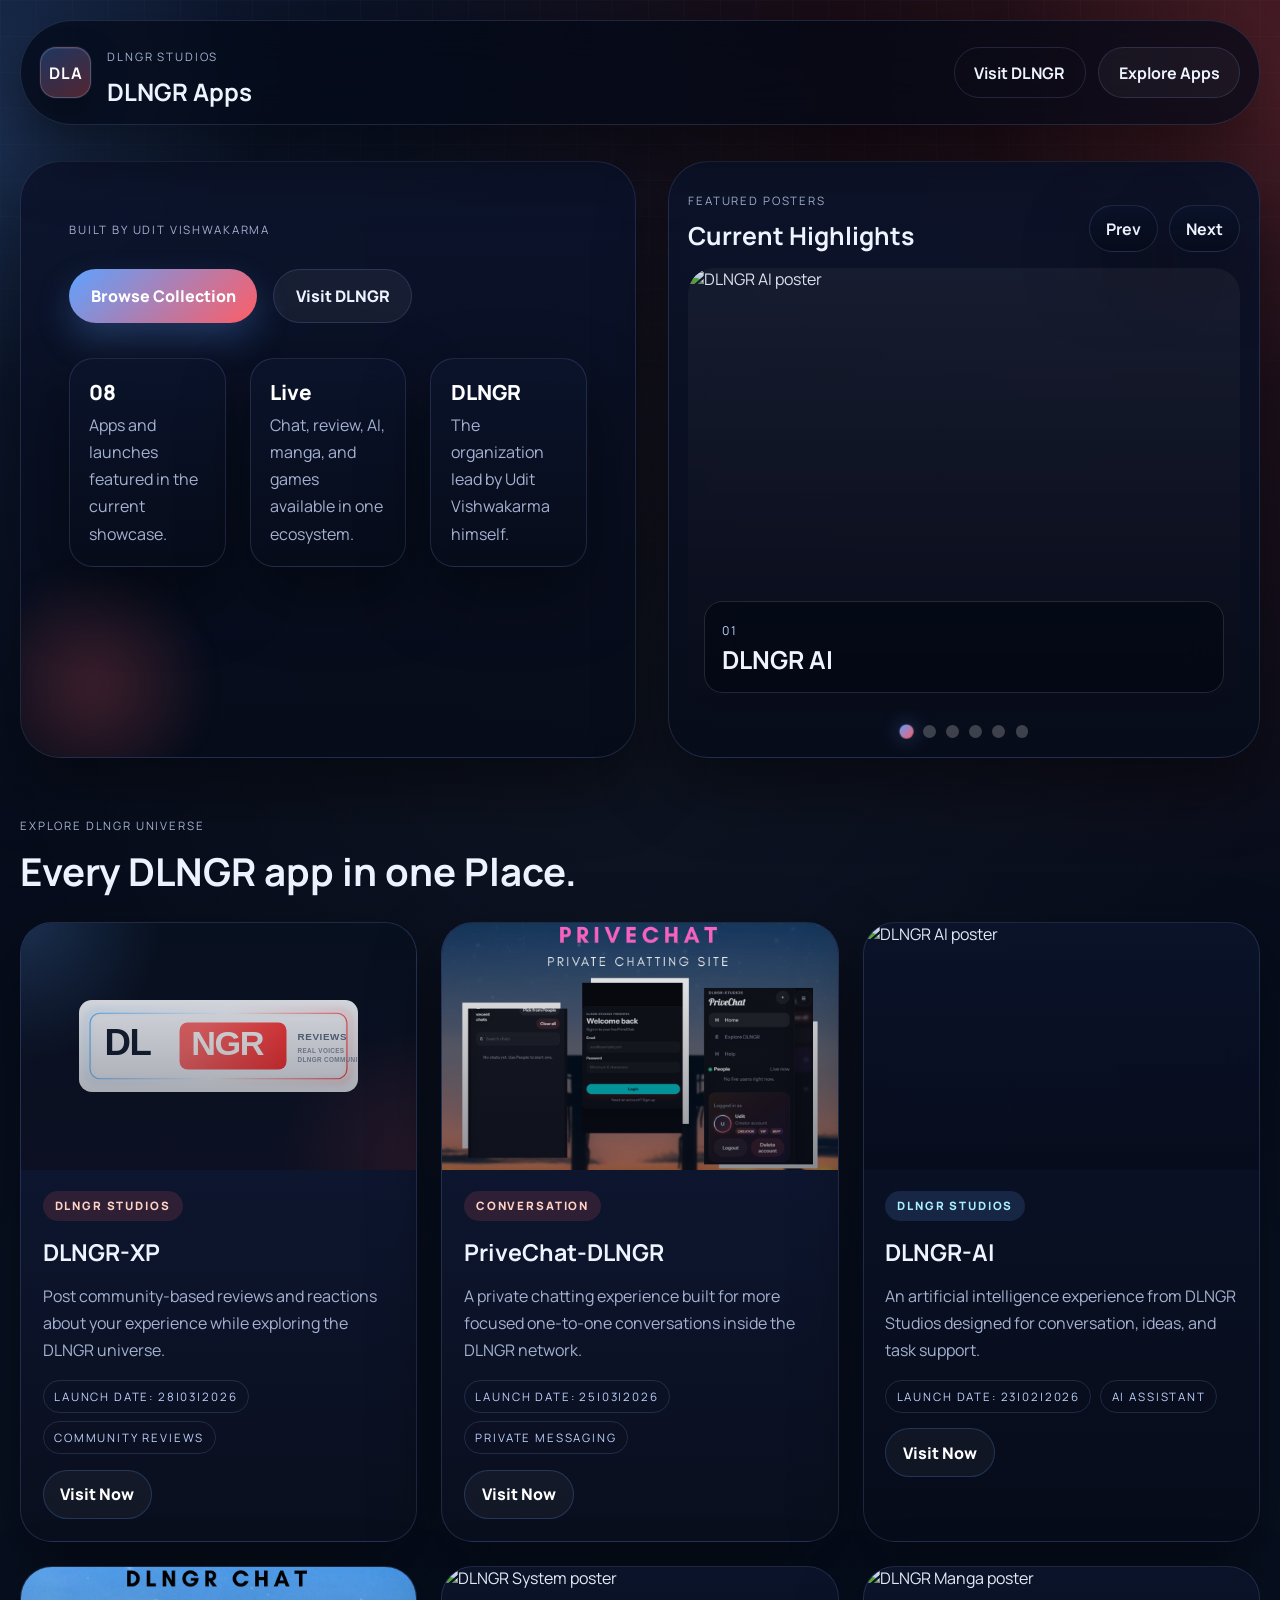
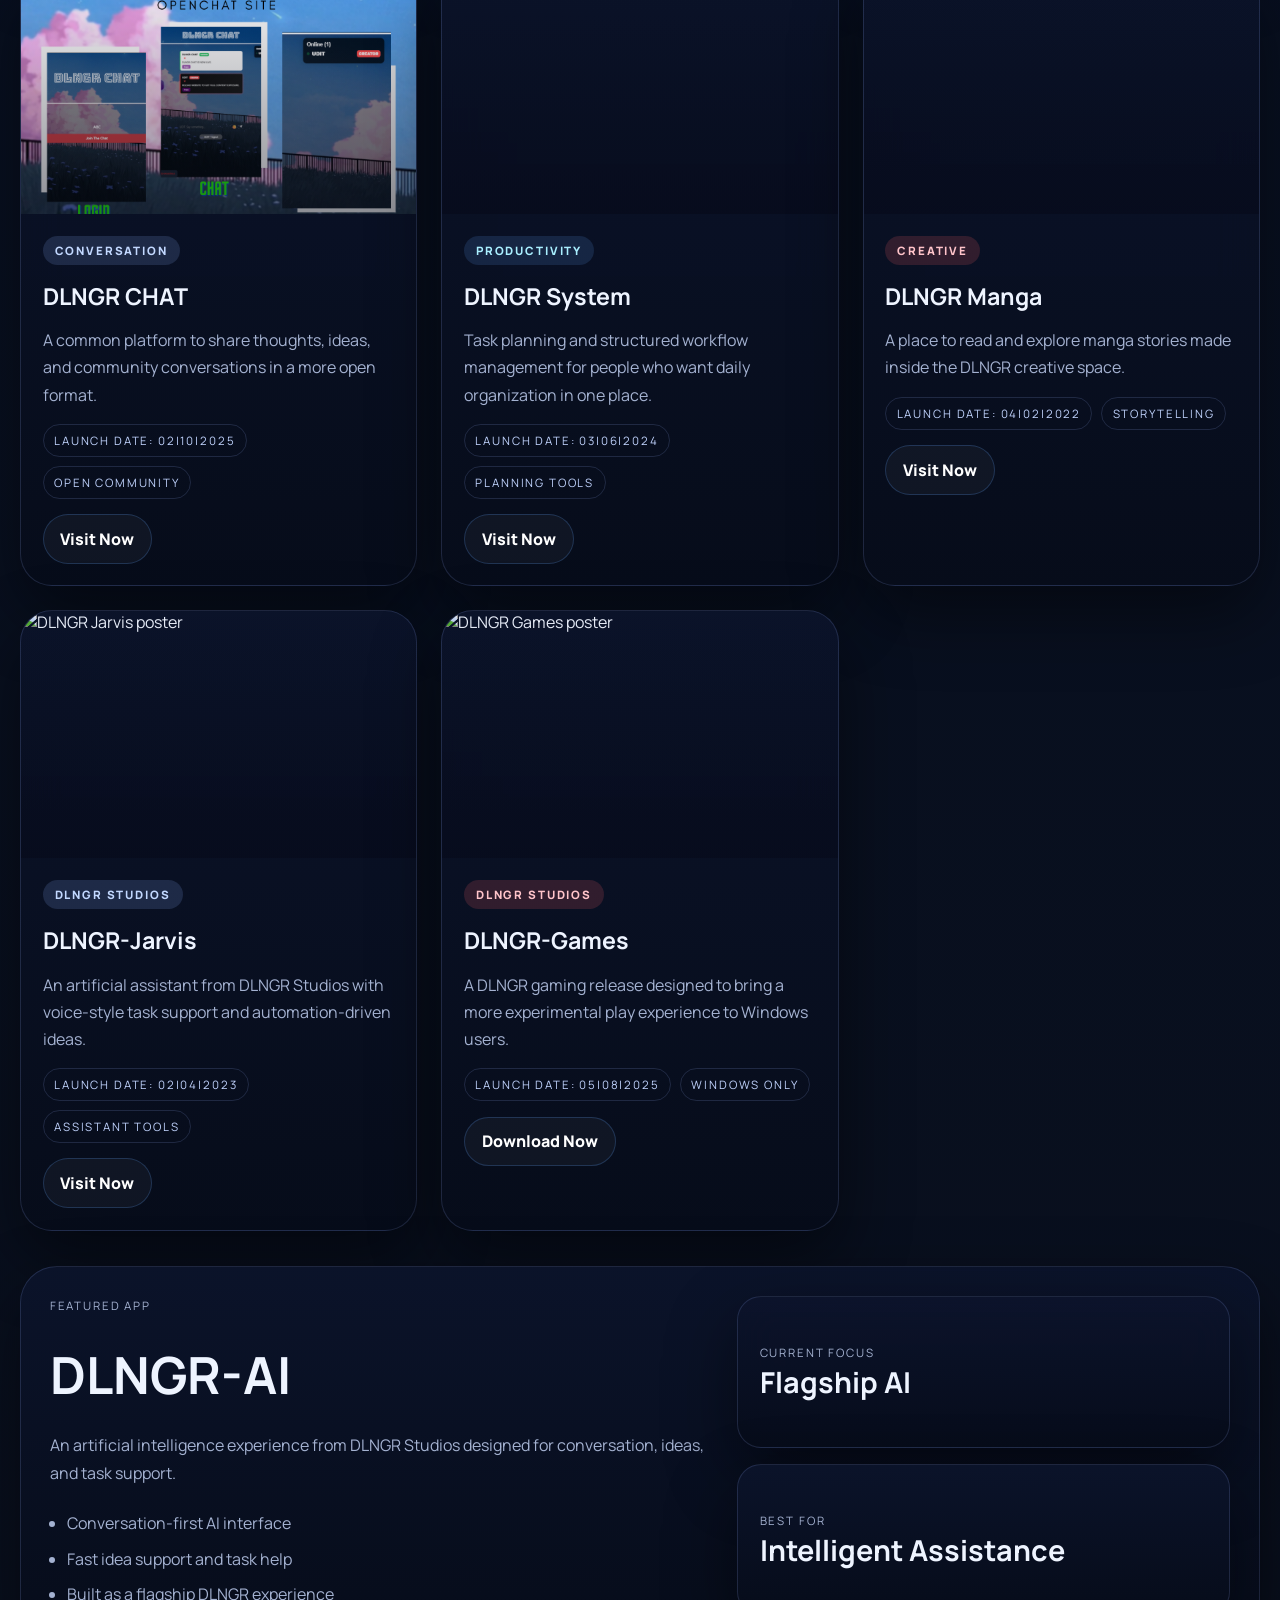
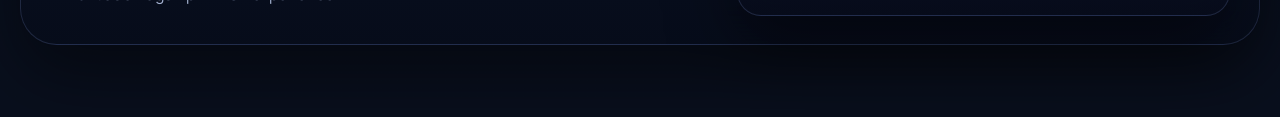
==== commit 768f7a31: "Update index.html" ====
--- a/index.html
+++ b/index.html
@@ -152,7 +152,7 @@
               <span>Launch Date: 28|03|2026</span>
               <span>Community Reviews</span>
             </div>
-            <a class="card-link" href="https://dlngrofficial.github.io/dlngrchat2/dlngrreview.html" data-app="xp">Visit Now</a>
+            <a class="card-link" href="https://dlngrofficial.github.io/dlngrapps/dlngrreview.html" data-app="xp">Visit Now</a>
           </div>
         </article>
 
--- a/dlngrapps.css
+++ b/dlngrapps.css
@@ -133,7 +133,7 @@
     0 0 0 1px rgba(90, 158, 255, 0.08),
     0 18px 36px rgba(0, 0, 0, 0.34);
   color: #ffffff;
-  font-family: "Space Grotesk", sans-serif;
+  font-family: "Archivo Narrow" sans-serif;
   font-weight: 700;
   letter-spacing: 0.06em;
 }
@@ -146,7 +146,7 @@
 .spotlight h2,
 .metric-card strong {
   margin: 0;
-  font-family: "Space Grotesk", sans-serif;
+  font-family: "Archivo Narrow" sans-serif;
 }
 
 .eyebrow,
@@ -303,7 +303,7 @@
   color: #ffffff;
   font-size: 1.3rem;
   font-weight: 800;
-  font-family: "Space Grotesk", sans-serif;
+  font-family: "Archivo Narrow" sans-serif;
 }
 
 .hero-stats p,
@@ -408,7 +408,7 @@
 
 .gallery-caption h3 {
   margin: 0;
-  font-family: "Space Grotesk", sans-serif;
+  font-family: "Archivo Narrow" sans-serif;
   font-size: clamp(1.15rem, 2vw, 1.55rem);
 }
 
@@ -769,3 +769,12 @@
     font-size: 1.45rem;
   }
 }
+#bg-video {
+  position: fixed;
+  top: 0;
+  left: 0;
+  width: 100%;
+  height: 100%;
+  object-fit: cover; /* makes it fill screen properly */
+  z-index: -1;
+}
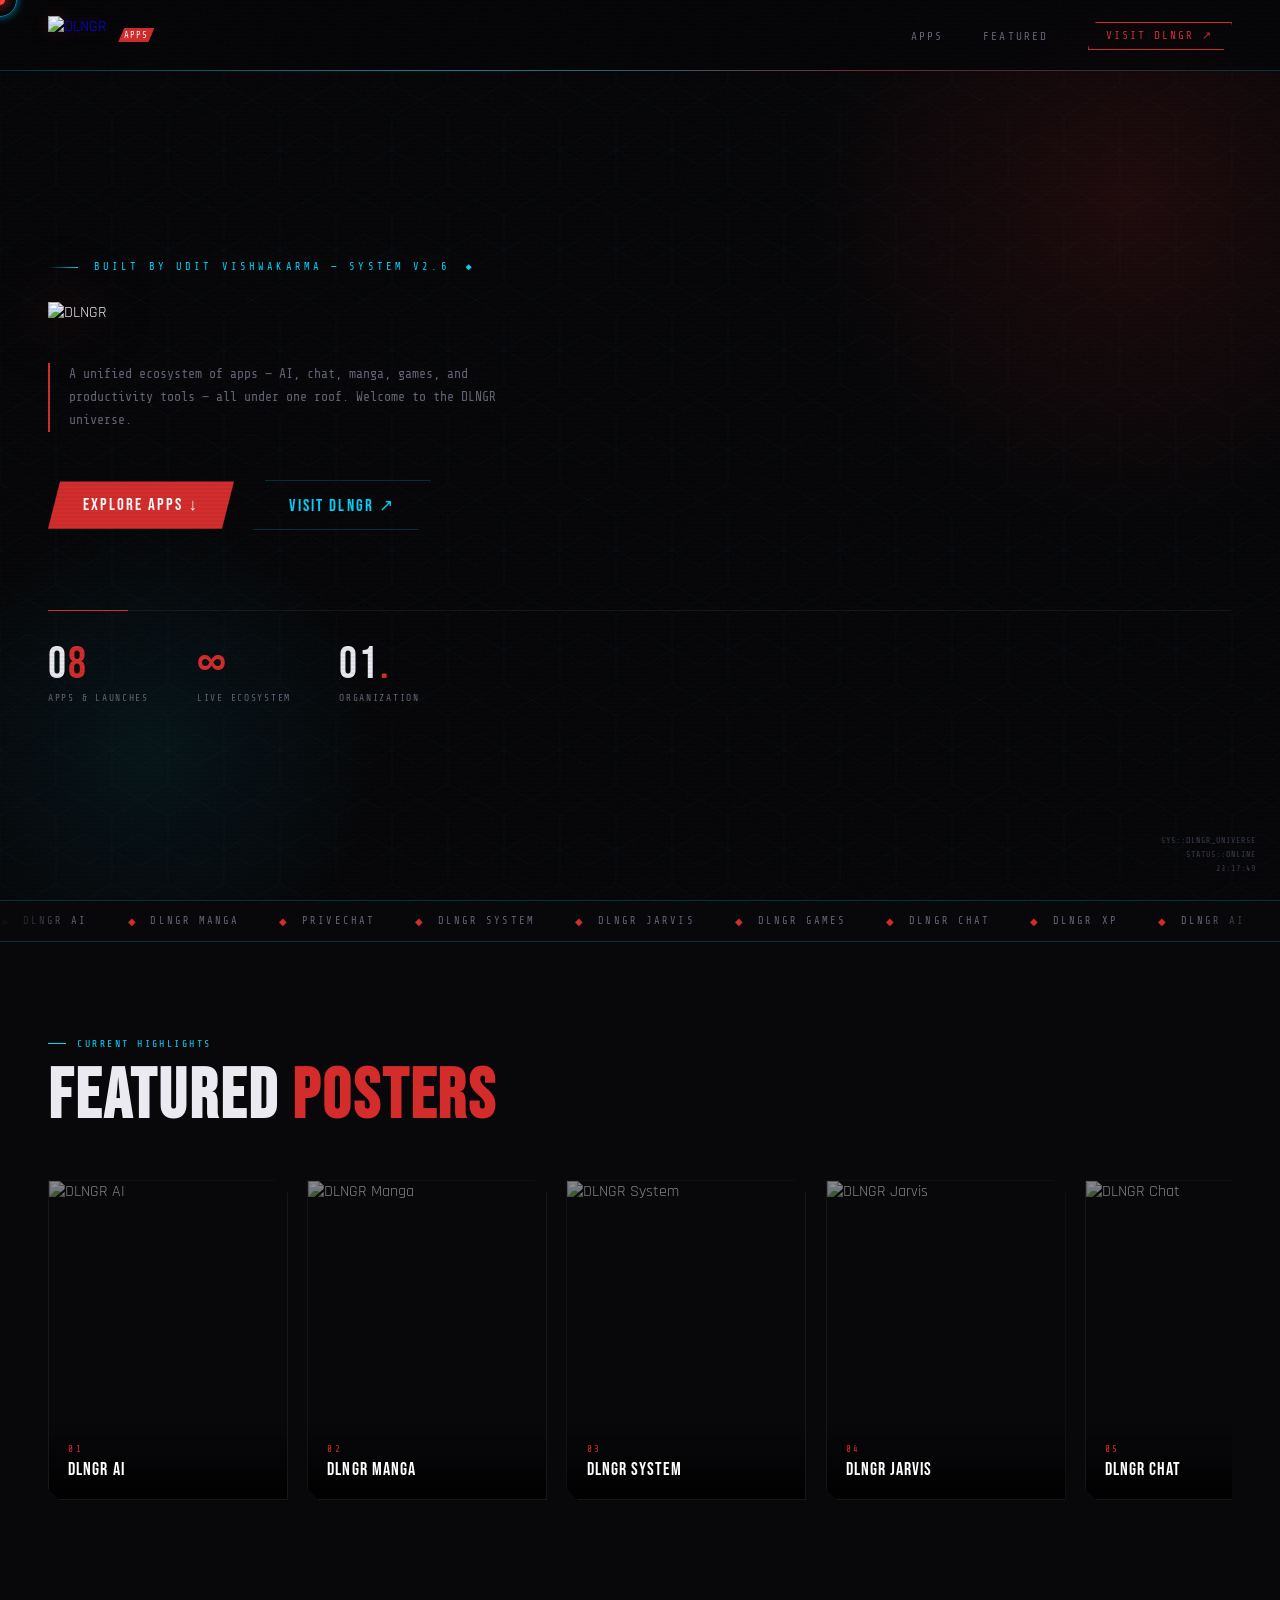
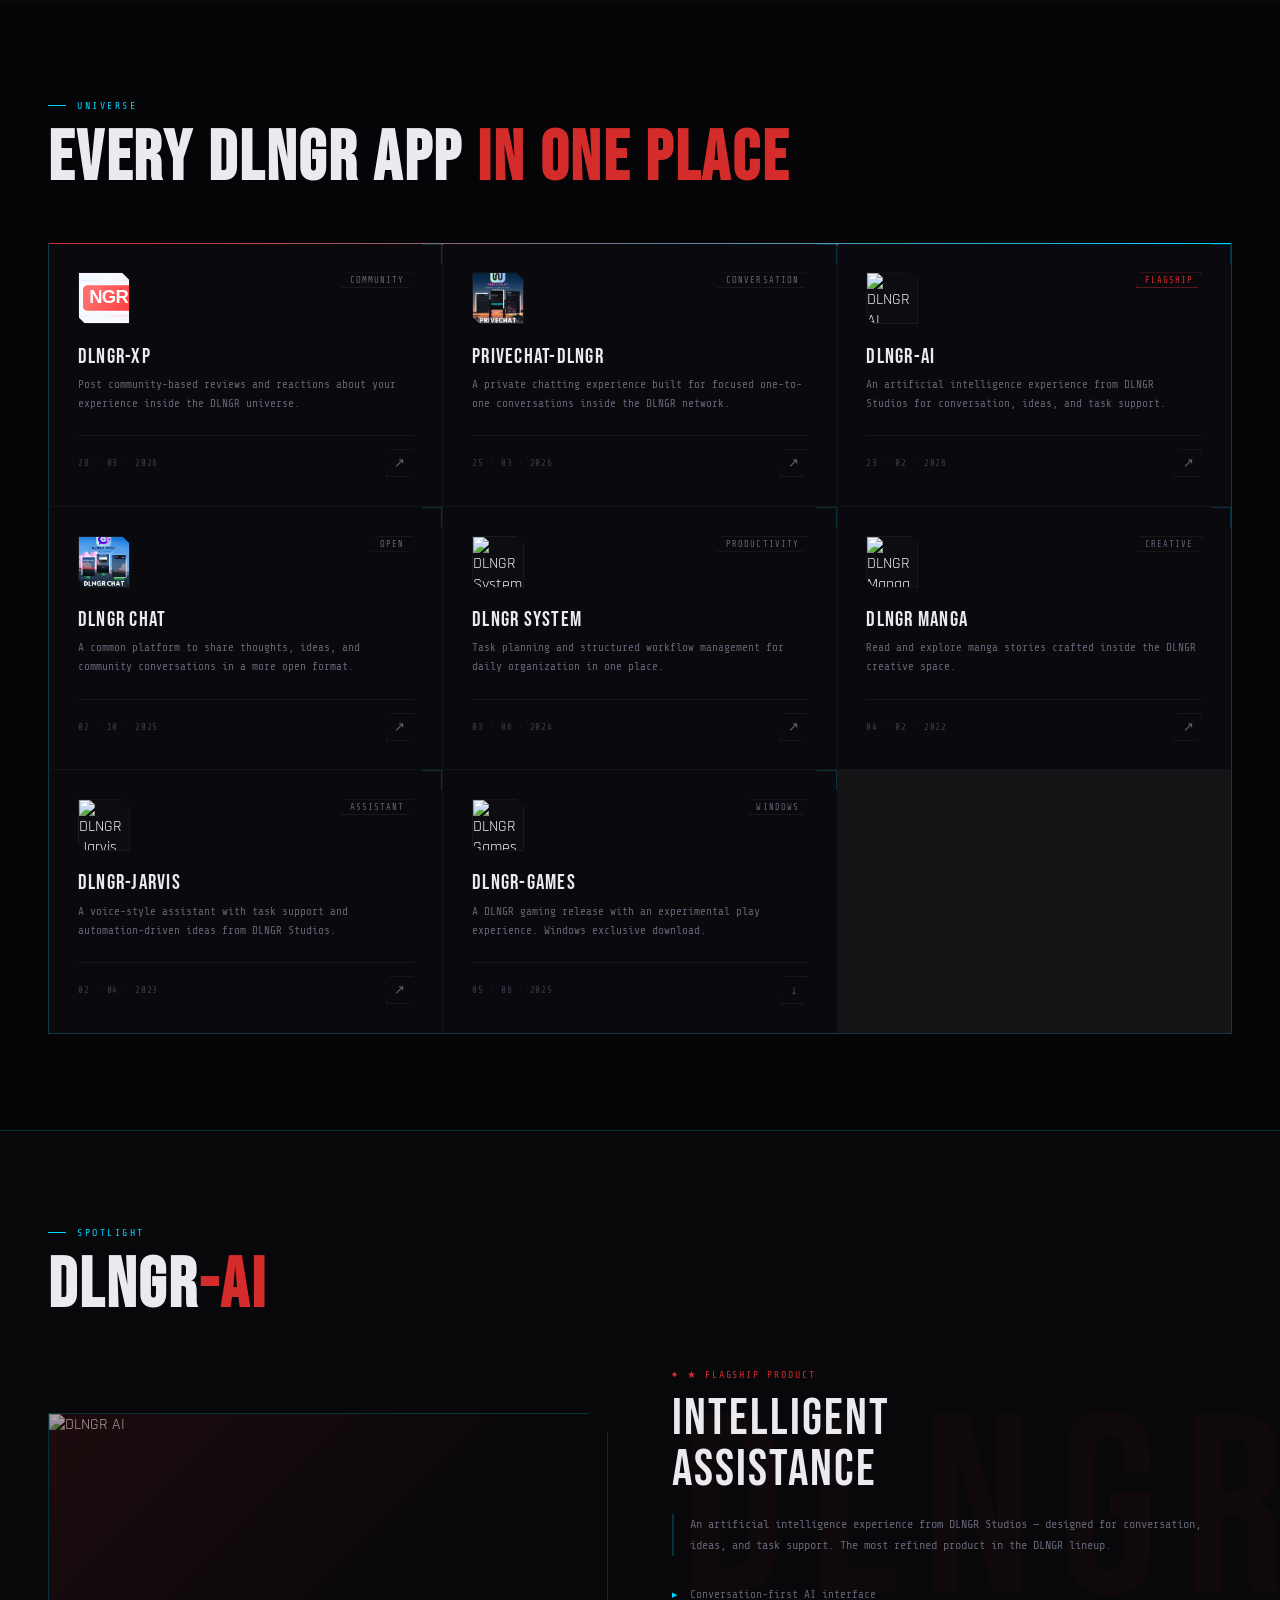
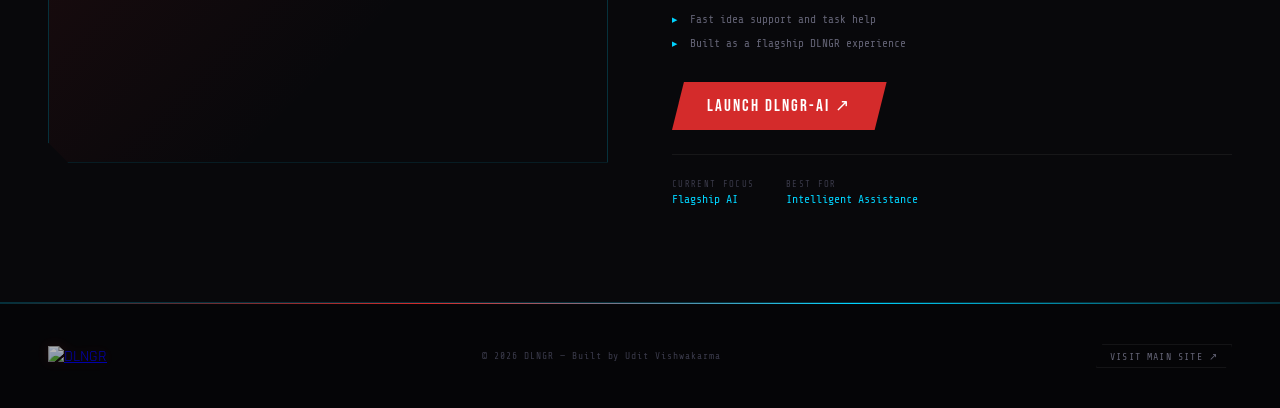
==== commit 0ba66324: "Update index.html" ====
--- a/index.html
+++ b/index.html
@@ -1,301 +1,255 @@
 <!DOCTYPE html>
 <html lang="en">
 <head>
-  <meta charset="UTF-8">
-  <meta name="viewport" content="width=device-width, initial-scale=1.0">
-  <title>DLNGR Apps</title>
-  <link rel="icon" type="image/png" href="appslogo.png">
-  <link rel="preconnect" href="https://fonts.googleapis.com">
-  <link rel="preconnect" href="https://fonts.gstatic.com" crossorigin>
-  <link href="https://fonts.googleapis.com/css2?family=Space+Grotesk:wght@400;500;700&family=Manrope:wght@400;600;700;800&display=swap" rel="stylesheet">
-  <link rel="stylesheet" href="dlngrapps.css">
+<meta charset="UTF-8">
+<meta name="viewport" content="width=device-width, initial-scale=1.0">
+<title>DLNGR Apps — Universe</title>
+<link rel="preconnect" href="https://fonts.googleapis.com">
+<link href="https://fonts.googleapis.com/css2?family=Bebas+Neue&family=Rajdhani:wght@400;500;600;700&family=Share+Tech+Mono&display=swap" rel="stylesheet">
+<link rel="stylesheet" href="dlngrapps.css">
+<link rel="icon" type="image/png" href="appslogo.png">
 </head>
 <body>
-  <video autoplay muted loop id="bg-video">
-    <source src="https://dlngrofficial.github.io/dlngrapps/sky.mp4" type="video/mp4">
-  </video>
-  <div class="page-shell">
-    <header class="hero">
-      <nav class="topbar">
-        <a class="brand" href="#top" aria-label="DLNGR Apps home">
-          <span class="brand-mark">DLA</span>
-          <div>
-            <p class="eyebrow">DLNGR STUDIOS</p>
-            <h1>DLNGR Apps</h1>
-          </div>
-        </a>
-        <div class="topbar-links">
-          <a class="top-link muted" href="https://dlngrofficial.free.nf/">Visit DLNGR</a>
-          <a class="top-link" href="#apps">Explore Apps</a>
+
+<div class="cursor" id="cursor"></div>
+<div class="cursor-ring" id="cursor-ring"></div>
+<div class="hud-corner">
+  <span class="hud-line">SYS::DLNGR_UNIVERSE</span>
+  <span class="hud-line">STATUS::ONLINE</span>
+  <span class="hud-line" id="hud-time">00:00:00</span>
+</div>
+
+<!-- NAV -->
+<nav>
+  <a href="#" class="nav-logo">
+    <img src="dllogo.png" alt="DLNGR">
+    <span class="nav-badge">APPS</span>
+  </a>
+  <ul class="nav-links">
+    <li><a href="#apps">Apps</a></li>
+    <li><a href="#featured">Featured</a></li>
+    <li><a href="https://dlngrofficial.free.nf/" target="_blank" class="nav-cta">Visit DLNGR ↗</a></li>
+  </ul>
+</nav>
+
+<!-- HERO -->
+<section class="hero">
+  <div class="hex-bg"></div>
+  <div class="hero-glow-r"></div>
+  <div class="hero-glow-c"></div>
+
+  <div class="hero-tag fade-up delay-1">Built by Udit Vishwakarma — System v2.6</div>
+
+  <div class="hero-logo-wrap fade-up delay-2">
+    <img src="dllogo.png" alt="DLNGR">
+  </div>
+
+  <p class="hero-sub fade-up delay-3">
+    A unified ecosystem of apps — AI, chat, manga, games, and productivity tools — all under one roof. Welcome to the DLNGR universe.
+  </p>
+  <div class="hero-actions fade-up delay-4">
+    <a href="#apps" class="btn-primary">Explore Apps ↓</a>
+    <a href="https://dlngrofficial.free.nf/" target="_blank" class="btn-ghost">Visit DLNGR ↗</a>
+  </div>
+  <div class="hero-stats fade-up delay-5">
+    <div>
+      <div class="stat-num">0<span>8</span></div>
+      <div class="stat-label">Apps & Launches</div>
+    </div>
+    <div>
+      <div class="stat-num"><span>∞</span></div>
+      <div class="stat-label">Live Ecosystem</div>
+    </div>
+    <div>
+      <div class="stat-num">01<span>.</span></div>
+      <div class="stat-label">Organization</div>
+    </div>
+  </div>
+</section>
+
+<!-- MARQUEE -->
+<div class="marquee-section">
+  <div class="marquee-track" id="marquee">
+    <div class="marquee-item"><span class="marquee-dot">◆</span> DLNGR AI</div>
+    <div class="marquee-item"><span class="marquee-dot">◆</span> DLNGR Manga</div>
+    <div class="marquee-item"><span class="marquee-dot">◆</span> PriveChat</div>
+    <div class="marquee-item"><span class="marquee-dot">◆</span> DLNGR System</div>
+    <div class="marquee-item"><span class="marquee-dot">◆</span> DLNGR Jarvis</div>
+    <div class="marquee-item"><span class="marquee-dot">◆</span> DLNGR Games</div>
+    <div class="marquee-item"><span class="marquee-dot">◆</span> DLNGR Chat</div>
+    <div class="marquee-item"><span class="marquee-dot">◆</span> DLNGR XP</div>
+    <div class="marquee-item"><span class="marquee-dot">◆</span> DLNGR AI</div>
+    <div class="marquee-item"><span class="marquee-dot">◆</span> DLNGR Manga</div>
+    <div class="marquee-item"><span class="marquee-dot">◆</span> PriveChat</div>
+    <div class="marquee-item"><span class="marquee-dot">◆</span> DLNGR System</div>
+    <div class="marquee-item"><span class="marquee-dot">◆</span> DLNGR Jarvis</div>
+    <div class="marquee-item"><span class="marquee-dot">◆</span> DLNGR Games</div>
+    <div class="marquee-item"><span class="marquee-dot">◆</span> DLNGR Chat</div>
+    <div class="marquee-item"><span class="marquee-dot">◆</span> DLNGR XP</div>
+  </div>
+</div>
+
+<!-- POSTER HIGHLIGHTS -->
+<section class="posters-section">
+  <div class="section-label">Current Highlights</div>
+  <h2 class="section-title">Featured <em>Posters</em></h2>
+  <div class="posters-scroller">
+    <div class="poster-card">
+      <img src="https://dlngrofficial.free.nf/dlngrai.jpg" alt="DLNGR AI">
+      <div class="poster-overlay"><div class="poster-num">01</div><div class="poster-name">DLNGR AI</div></div>
+    </div>
+    <div class="poster-card">
+      <img src="https://dlngrofficial.free.nf/mm.jpg" alt="DLNGR Manga">
+      <div class="poster-overlay"><div class="poster-num">02</div><div class="poster-name">DLNGR Manga</div></div>
+    </div>
+    <div class="poster-card">
+      <img src="https://cdn.dribbble.com/userupload/27069479/file/original-27ffd4263bacaaacf46e43427621e890.gif" alt="DLNGR System">
+      <div class="poster-overlay"><div class="poster-num">03</div><div class="poster-name">DLNGR System</div></div>
+    </div>
+    <div class="poster-card">
+      <img src="https://d112y698adiu2z.cloudfront.net/photos/production/software_photos/001/755/550/datas/original.gif" alt="DLNGR Jarvis">
+      <div class="poster-overlay"><div class="poster-num">04</div><div class="poster-name">DLNGR Jarvis</div></div>
+    </div>
+    <div class="poster-card">
+      <img src="https://dlngrofficial.free.nf/dlnc.jpg" alt="DLNGR Chat">
+      <div class="poster-overlay"><div class="poster-num">05</div><div class="poster-name">DLNGR Chat</div></div>
+    </div>
+    <div class="poster-card">
+      <img src="https://dlngrofficial.free.nf/logogame.jpg" alt="DLNGR Games">
+      <div class="poster-overlay"><div class="poster-num">06</div><div class="poster-name">DLNGR Games</div></div>
+    </div>
+  </div>
+</section>
+
+<!-- APPS GRID -->
+<section id="apps">
+  <div class="section-label">Universe</div>
+  <h2 class="section-title">Every DLNGR app <em>in one place</em></h2>
+  <div class="apps-grid">
+
+    <a href="https://dlngrofficial.github.io/dlngrapps/dlngrreview.html" target="_blank" class="app-card">
+      <div class="app-card-header">
+        <img class="app-thumb" src="https://dlngrofficial.github.io/dlngrapps/dlngrapp.svg" alt="DLNGR XP">
+        <span class="app-tag">Community</span>
+      </div>
+      <div class="app-name">DLNGR-XP</div>
+      <div class="app-desc">Post community-based reviews and reactions about your experience inside the DLNGR universe.</div>
+      <div class="app-footer"><div class="app-date">28 · 03 · 2026</div><div class="app-arrow">↗</div></div>
+    </a>
+
+    <a href="https://dlngrofficial.github.io/dlngrchat2/privechat.html" target="_blank" class="app-card">
+      <div class="app-card-header">
+        <img class="app-thumb" src="https://dlngrofficial.github.io/dlngrapps/privechat.png" alt="PriveChat">
+        <span class="app-tag">Conversation</span>
+      </div>
+      <div class="app-name">PriveChat-DLNGR</div>
+      <div class="app-desc">A private chatting experience built for focused one-to-one conversations inside the DLNGR network.</div>
+      <div class="app-footer"><div class="app-date">25 · 03 · 2026</div><div class="app-arrow">↗</div></div>
+    </a>
+
+    <a href="https://dlngr-ai.onrender.com/" target="_blank" class="app-card">
+      <div class="app-card-header">
+        <img class="app-thumb" src="https://dlngrofficial.free.nf/dlngrai.jpg" alt="DLNGR AI">
+        <span class="app-tag" style="border-color: rgba(212,43,43,0.4); color: var(--red);">Flagship</span>
+      </div>
+      <div class="app-name">DLNGR-AI</div>
+      <div class="app-desc">An artificial intelligence experience from DLNGR Studios for conversation, ideas, and task support.</div>
+      <div class="app-footer"><div class="app-date">23 · 02 · 2026</div><div class="app-arrow">↗</div></div>
+    </a>
+
+    <a href="https://dlngrofficial.github.io/dlngrchat2/openchat.html" target="_blank" class="app-card">
+      <div class="app-card-header">
+        <img class="app-thumb" src="https://dlngrofficial.github.io/dlngrapps/DLNGR CHAT2.png" alt="DLNGR Chat">
+        <span class="app-tag">Open</span>
+      </div>
+      <div class="app-name">DLNGR CHAT</div>
+      <div class="app-desc">A common platform to share thoughts, ideas, and community conversations in a more open format.</div>
+      <div class="app-footer"><div class="app-date">02 · 10 · 2025</div><div class="app-arrow">↗</div></div>
+    </a>
+
+    <a href="https://dlngrofficial.free.nf/Welcome.html" target="_blank" class="app-card">
+      <div class="app-card-header">
+        <img class="app-thumb" src="https://cdn.dribbble.com/userupload/27069479/file/original-27ffd4263bacaaacf46e43427621e890.gif" alt="DLNGR System">
+        <span class="app-tag">Productivity</span>
+      </div>
+      <div class="app-name">DLNGR System</div>
+      <div class="app-desc">Task planning and structured workflow management for daily organization in one place.</div>
+      <div class="app-footer"><div class="app-date">03 · 06 · 2024</div><div class="app-arrow">↗</div></div>
+    </a>
+
+    <a href="https://dlngrofficial.free.nf/manga.html" target="_blank" class="app-card">
+      <div class="app-card-header">
+        <img class="app-thumb" src="https://dlngrofficial.free.nf/mm.jpg" alt="DLNGR Manga">
+        <span class="app-tag">Creative</span>
+      </div>
+      <div class="app-name">DLNGR Manga</div>
+      <div class="app-desc">Read and explore manga stories crafted inside the DLNGR creative space.</div>
+      <div class="app-footer"><div class="app-date">04 · 02 · 2022</div><div class="app-arrow">↗</div></div>
+    </a>
+
+    <a href="https://dlngrofficial.free.nf/jarvis.html" target="_blank" class="app-card">
+      <div class="app-card-header">
+        <img class="app-thumb" src="https://d112y698adiu2z.cloudfront.net/photos/production/software_photos/001/755/550/datas/original.gif" alt="DLNGR Jarvis">
+        <span class="app-tag">Assistant</span>
+      </div>
+      <div class="app-name">DLNGR-Jarvis</div>
+      <div class="app-desc">A voice-style assistant with task support and automation-driven ideas from DLNGR Studios.</div>
+      <div class="app-footer"><div class="app-date">02 · 04 · 2023</div><div class="app-arrow">↗</div></div>
+    </a>
+
+    <a href="https://drive.google.com/file/d/1QwkKEYMZPdlGMGVKCT8QtOSjSbUOMurl/view?usp=sharing" target="_blank" class="app-card">
+      <div class="app-card-header">
+        <img class="app-thumb" src="https://dlngrofficial.free.nf/logogame.jpg" alt="DLNGR Games">
+        <span class="app-tag">Windows</span>
+      </div>
+      <div class="app-name">DLNGR-Games</div>
+      <div class="app-desc">A DLNGR gaming release with an experimental play experience. Windows exclusive download.</div>
+      <div class="app-footer"><div class="app-date">05 · 08 · 2025</div><div class="app-arrow">↓</div></div>
+    </a>
+
+  </div>
+</section>
+
+<!-- FEATURED -->
+<section class="featured-section" id="featured">
+  <div class="section-label">Spotlight</div>
+  <h2 class="section-title">DLNGR<em>-AI</em></h2>
+  <div class="featured-inner">
+    <div class="featured-img">
+      <img src="https://dlngrofficial.free.nf/dlngrai.jpg" alt="DLNGR AI">
+    </div>
+    <div>
+      <div class="featured-label">★ Flagship Product</div>
+      <div class="featured-name">Intelligent<br>Assistance</div>
+      <p class="featured-desc">An artificial intelligence experience from DLNGR Studios — designed for conversation, ideas, and task support. The most refined product in the DLNGR lineup.</p>
+      <ul class="featured-list">
+        <li>Conversation-first AI interface</li>
+        <li>Fast idea support and task help</li>
+        <li>Built as a flagship DLNGR experience</li>
+      </ul>
+      <a href="https://dlngr-ai.onrender.com/" target="_blank" class="btn-primary">Launch DLNGR-AI ↗</a>
+      <div class="featured-meta">
+        <div class="featured-meta-item">
+          <div class="featured-meta-label">Current Focus</div>
+          <div class="featured-meta-val">Flagship AI</div>
         </div>
-      </nav>
-
-      <div class="hero-grid" id="top">
-        <section class="hero-copy">
-          <p class="hero-kicker">Built By Udit Vishwakarma</p>
-
-
-
-          <div class="hero-actions">
-            <a class="button primary" href="#apps">Browse Collection</a>
-            <a class="button secondary" href="https://dlngrofficial.free.nf/">Visit DLNGR</a>
-          </div>
-
-          <div class="hero-stats">
-            <article>
-              <span>08</span>
-              <p>Apps and launches featured in the current showcase.</p>
-            </article>
-            <article>
-              <span>Live</span>
-              <p>Chat, review, AI, manga, and games available in one ecosystem.</p>
-            </article>
-            <article>
-              <span>DLNGR</span>
-              <p>The organization lead by Udit Vishwakarma himself.</p>
-            </article>
-          </div>
-        </section>
-
-        <aside class="hero-visual">
-          <div class="hero-gallery-shell">
-            <div class="hero-gallery-head">
-              <div>
-                <p class="eyebrow">Featured Posters</p>
-                <h3>Current Highlights</h3>
-              </div>
-              <div class="gallery-controls">
-                <button class="gallery-button" id="gallery-prev" aria-label="Previous slide">Prev</button>
-                <button class="gallery-button" id="gallery-next" aria-label="Next slide">Next</button>
-              </div>
-            </div>
-
-            <div class="gallery-frame">
-              <div class="gallery-track" id="gallery-track">
-                <article class="gallery-slide">
-                  <img src="https://dlngrofficial.free.nf/dlngrai.jpg" alt="DLNGR AI poster">
-                  <div class="gallery-caption">
-                    <span>01</span>
-                    <h3>DLNGR AI</h3>
-                  </div>
-                </article>
-                <article class="gallery-slide">
-                  <img src="https://dlngrofficial.free.nf/mm.jpg" alt="DLNGR Manga poster">
-                  <div class="gallery-caption">
-                    <span>02</span>
-                    <h3>DLNGR Manga</h3>
-                  </div>
-                </article>
-                <article class="gallery-slide">
-                  <img src="https://cdn.dribbble.com/userupload/27069479/file/original-27ffd4263bacaaacf46e43427621e890.gif" alt="DLNGR System poster">
-                  <div class="gallery-caption">
-                    <span>03</span>
-                    <h3>DLNGR System</h3>
-                  </div>
-                </article>
-                <article class="gallery-slide">
-                  <img src="https://d112y698adiu2z.cloudfront.net/photos/production/software_photos/001/755/550/datas/original.gif" alt="DLNGR Jarvis poster">
-                  <div class="gallery-caption">
-                    <span>04</span>
-                    <h3>DLNGR Jarvis</h3>
-                  </div>
-                </article>
-                <article class="gallery-slide">
-                  <img src="https://dlngrofficial.free.nf/dlnc.jpg" alt="DLNGR Chat poster">
-                  <div class="gallery-caption">
-                    <span>05</span>
-                    <h3>DLNGR Chat</h3>
-                  </div>
-                </article>
-                <article class="gallery-slide">
-                  <img src="https://dlngrofficial.free.nf/logogame.jpg" alt="DLNGR Games poster">
-                  <div class="gallery-caption">
-                    <span>06</span>
-                    <h3>DLNGR Games</h3>
-                  </div>
-                </article>
-              </div>
-            </div>
-
-            <div class="gallery-dots" id="gallery-dots" aria-label="Slide navigation">
-              <button class="gallery-dot active" data-slide="0" aria-label="Go to slide 1"></button>
-              <button class="gallery-dot" data-slide="1" aria-label="Go to slide 2"></button>
-              <button class="gallery-dot" data-slide="2" aria-label="Go to slide 3"></button>
-              <button class="gallery-dot" data-slide="3" aria-label="Go to slide 4"></button>
-              <button class="gallery-dot" data-slide="4" aria-label="Go to slide 5"></button>
-              <button class="gallery-dot" data-slide="5" aria-label="Go to slide 6"></button>
-            </div>
-          </div>
-        </aside>
-      </div>
-    </header>
-
-    <main>
-      <section class="filters" id="apps">
-        <div>
-          <p class="eyebrow">Explore DLNGR Universe</p>
-          <h2>Every DLNGR app in one Place.</h2>
+        <div class="featured-meta-item">
+          <div class="featured-meta-label">Best For</div>
+          <div class="featured-meta-val">Intelligent Assistance</div>
         </div>
-
-      </section>
-
-      <section class="apps-grid">
-        <article class="app-card featured" data-category="community">
-          <div class="app-card-media logo-panel">
-            <img src="https://dlngrofficial.github.io/dlngrapps/dlngrapp.svg" alt="DLNGR XP logo">
-          </div>
-          <div class="app-card-body">
-            <span class="tag commerce">DLNGR Studios</span>
-            <h3>DLNGR-XP</h3>
-            <p>Post community-based reviews and reactions about your experience while exploring the DLNGR universe.</p>
-            <div class="app-meta">
-              <span>Launch Date: 28|03|2026</span>
-              <span>Community Reviews</span>
-            </div>
-            <a class="card-link" href="https://dlngrofficial.github.io/dlngrapps/dlngrreview.html" data-app="xp">Visit Now</a>
-          </div>
-        </article>
-
-        <article class="app-card featured" data-category="conversation">
-          <div class="app-card-media">
-            <img src="https://dlngrofficial.github.io/dlngrapps/privechat.png" alt="PriveChat poster">
-          </div>
-          <div class="app-card-body">
-            <span class="tag commerce">Conversation</span>
-            <h3>PriveChat-DLNGR</h3>
-            <p>A private chatting experience built for more focused one-to-one conversations inside the DLNGR network.</p>
-            <div class="app-meta">
-              <span>Launch Date: 25|03|2026</span>
-              <span>Private Messaging</span>
-            </div>
-            <a class="card-link" href="https://dlngrofficial.github.io/dlngrchat2/privechat.html" data-app="privechat">Visit Now</a>
-          </div>
-        </article>
-
-        <article class="app-card" data-category="productivity">
-          <div class="app-card-media">
-            <img src="https://dlngrofficial.free.nf/dlngrai.jpg" alt="DLNGR AI poster">
-          </div>
-          <div class="app-card-body">
-            <span class="tag productivity">DLNGR Studios</span>
-            <h3>DLNGR-AI</h3>
-            <p>An artificial intelligence experience from DLNGR Studios designed for conversation, ideas, and task support.</p>
-            <div class="app-meta">
-              <span>Launch Date: 23|02|2026</span>
-              <span>AI Assistant</span>
-            </div>
-            <a class="card-link" href="https://dlngr-ai.onrender.com/" data-app="ai">Visit Now</a>
-          </div>
-        </article>
-
-        <article class="app-card" data-category="analytics">
-          <div class="app-card-media">
-            <img src="https://dlngrofficial.github.io/dlngrapps/DLNGR CHAT2.png" alt="DLNGR Chat poster">
-          </div>
-          <div class="app-card-body">
-            <span class="tag analytics">Conversation</span>
-            <h3>DLNGR CHAT</h3>
-            <p>A common platform to share thoughts, ideas, and community conversations in a more open format.</p>
-            <div class="app-meta">
-              <span>Launch Date: 02|10|2025</span>
-              <span>Open Community</span>
-            </div>
-            <a class="card-link" href="https://dlngrofficial.github.io/dlngrchat2/openchat.html" data-app="openchat">Visit Now</a>
-          </div>
-        </article>
-
-        <article class="app-card" data-category="productivity">
-          <div class="app-card-media">
-            <img src="https://cdn.dribbble.com/userupload/27069479/file/original-27ffd4263bacaaacf46e43427621e890.gif" alt="DLNGR System poster">
-          </div>
-          <div class="app-card-body">
-            <span class="tag productivity">Productivity</span>
-            <h3>DLNGR System</h3>
-            <p>Task planning and structured workflow management for people who want daily organization in one place.</p>
-            <div class="app-meta">
-              <span>Launch Date: 03|06|2024</span>
-              <span>Planning Tools</span>
-            </div>
-            <a class="card-link" href="https://dlngrofficial.free.nf/Welcome.html" data-app="system">Visit Now</a>
-          </div>
-        </article>
-
-        <article class="app-card" data-category="creative">
-          <div class="app-card-media">
-            <img src="https://dlngrofficial.free.nf/mm.jpg" alt="DLNGR Manga poster">
-          </div>
-          <div class="app-card-body">
-            <span class="tag creative">Creative</span>
-            <h3>DLNGR Manga</h3>
-            <p>A place to read and explore manga stories made inside the DLNGR creative space.</p>
-            <div class="app-meta">
-              <span>Launch Date: 04|02|2022</span>
-              <span>Storytelling</span>
-            </div>
-            <a class="card-link" href="https://dlngrofficial.free.nf/manga.html" data-app="manga">Visit Now</a>
-          </div>
-        </article>
-
-        <article class="app-card" data-category="assistant">
-          <div class="app-card-media">
-            <img src="https://d112y698adiu2z.cloudfront.net/photos/production/software_photos/001/755/550/datas/original.gif" alt="DLNGR Jarvis poster">
-          </div>
-          <div class="app-card-body">
-            <span class="tag analytics">DLNGR Studios</span>
-            <h3>DLNGR-Jarvis</h3>
-            <p>An artificial assistant from DLNGR Studios with voice-style task support and automation-driven ideas.</p>
-            <div class="app-meta">
-              <span>Launch Date: 02|04|2023</span>
-              <span>Assistant Tools</span>
-            </div>
-            <a class="card-link" href="https://dlngrofficial.free.nf/jarvis.html" data-app="jarvis">Visit Now</a>
-          </div>
-        </article>
-
-        <article class="app-card" data-category="games">
-          <div class="app-card-media">
-            <img src="https://dlngrofficial.free.nf/logogame.jpg" alt="DLNGR Games poster">
-          </div>
-          <div class="app-card-body">
-            <span class="tag creative">DLNGR Studios</span>
-            <h3>DLNGR-Games</h3>
-            <p>A DLNGR gaming release designed to bring a more experimental play experience to Windows users.</p>
-            <div class="app-meta">
-              <span>Launch Date: 05|08|2025</span>
-              <span>Windows Only</span>
-            </div>
-            <a class="card-link" href="https://drive.google.com/file/d/1QwkKEYMZPdlGMGVKCT8QtOSjSbUOMurl/view?usp=sharing" data-app="games">Download Now</a>
-          </div>
-        </article>
-      </section>
-
-      <section class="spotlight" id="spotlight">
-        <div class="spotlight-copy">
-          <p class="eyebrow">Featured App</p>
-          <h2 id="spotlight-title">DLNGR-AI</h2>
-          <p id="spotlight-description">
-            An artificial intelligence experience from DLNGR Studios designed for conversation, ideas, and task support.
-          </p>
-          <ul class="spotlight-points" id="spotlight-points">
-            <li>Conversation-first AI interface</li>
-            <li>Fast idea support and task help</li>
-            <li>Built as a flagship DLNGR experience</li>
-          </ul>
-        </div>
-        <div class="spotlight-metrics">
-          <div class="metric-card">
-            <span>Current Focus</span>
-            <strong id="spotlight-adoption">Flagship AI</strong>
-          </div>
-          <div class="metric-card">
-            <span>Best For</span>
-            <strong id="spotlight-fit">Intelligent Assistance</strong>
-          </div>
-        </div>
-      </section>
-    </main>
-  </div>
-
-  <script src="dlngrapps.js"></script>
+      </div>
+    </div>
+  </div>
+</section>
+
+<!-- FOOTER -->
+<footer>
+  <a href="#" class="footer-logo"><img src="dllogo.png" alt="DLNGR"></a>
+  <div class="footer-copy">© 2026 DLNGR — Built by Udit Vishwakarma</div>
+  <a href="https://dlngrofficial.free.nf/" target="_blank" class="footer-link">Visit Main Site ↗</a>
+</footer>
+
+<script src="dlngrapps.js"></script>
 </body>
 </html>
+
--- a/dlngrapps.css
+++ b/dlngrapps.css
@@ -1,780 +1,809 @@
+
+*, *::before, *::after { box-sizing: border-box; margin: 0; padding: 0; }
+
 :root {
-  --bg: #050816;
-  --bg-deep: #091128;
-  --surface: rgba(10, 17, 37, 0.82);
-  --surface-strong: rgba(12, 21, 48, 0.96);
-  --surface-soft: rgba(255, 255, 255, 0.06);
-  --line: rgba(154, 177, 255, 0.16);
-  --line-strong: rgba(255, 255, 255, 0.12);
-  --text: #eef4ff;
-  --muted: #a4b2d1;
-  --blue: #5da2ff;
-  --blue-strong: #86c5ff;
-  --red: #ff5d66;
-  --red-soft: #ff858c;
-  --glow: rgba(91, 157, 255, 0.26);
-  --shadow: 0 28px 70px rgba(0, 0, 0, 0.46);
-  --radius-xl: 2rem;
-  --radius-lg: 1.5rem;
-  --radius-md: 1.1rem;
-}
-
-* {
-  box-sizing: border-box;
-}
-
-html {
-  scroll-behavior: smooth;
-}
+  --bg:       #050507;
+  --bg2:      #08080b;
+  --bg3:      #0d0d11;
+  --bg4:      #111116;
+  --red:      #d42b2b;
+  --red2:     #ff3a3a;
+  --red-glow: rgba(212,43,43,0.18);
+  --cyan:     #00d4ff;
+  --cyan-dim: rgba(0,212,255,0.12);
+  --border:   rgba(255,255,255,0.06);
+  --border2:  rgba(0,212,255,0.2);
+  --text:     #eaeaf0;
+  --muted:    #636375;
+  --muted2:   #3a3a4a;
+  --card-bg:  #0a0a0e;
+  --font-h:   'Bebas Neue', sans-serif;
+  --font-b:   'Rajdhani', sans-serif;
+  --font-m:   'Share Tech Mono', monospace;
+}
+
+html { scroll-behavior: smooth; }
 
 body {
-  margin: 0;
-  min-height: 100vh;
+  background: var(--bg);
+  color: var(--text);
+  font-family: var(--font-b);
   overflow-x: hidden;
-  color: var(--text);
-  font-family: "Manrope", sans-serif;
-  background:
-    radial-gradient(circle at top left, rgba(83, 145, 255, 0.18), transparent 24%),
-    radial-gradient(circle at top right, rgba(255, 93, 102, 0.18), transparent 26%),
-    radial-gradient(circle at 50% 20%, rgba(255, 255, 255, 0.04), transparent 24%),
-    linear-gradient(180deg, #02040d 0%, #081021 38%, #090f1d 100%);
-}
-
-body::before,
+  cursor: none;
+}
+
+/* ─── SCANLINES ─── */
 body::after {
-  content: "";
+  content: '';
   position: fixed;
   inset: 0;
   pointer-events: none;
-}
-
+  z-index: 999;
+  background: repeating-linear-gradient(
+    0deg,
+    transparent,
+    transparent 2px,
+    rgba(0,0,0,0.04) 2px,
+    rgba(0,0,0,0.04) 4px
+  );
+}
+
+/* ─── NOISE ─── */
 body::before {
-  background:
-    linear-gradient(rgba(255, 255, 255, 0.02) 1px, transparent 1px),
-    linear-gradient(90deg, rgba(255, 255, 255, 0.02) 1px, transparent 1px);
-  background-size: 36px 36px;
-  mask-image: linear-gradient(180deg, rgba(0, 0, 0, 0.95), transparent 92%);
-}
-
-body::after {
-  background:
-    radial-gradient(circle at 0% 15%, rgba(103, 169, 255, 0.14), transparent 18%),
-    radial-gradient(circle at 100% 10%, rgba(255, 93, 102, 0.14), transparent 20%);
-}
-
-a {
+  content: '';
+  position: fixed;
+  inset: 0;
+  pointer-events: none;
+  z-index: 998;
+  opacity: 0.035;
+  background-image: url("data:image/svg+xml,%3Csvg viewBox='0 0 200 200' xmlns='http://www.w3.org/2000/svg'%3E%3Cfilter id='n'%3E%3CfeTurbulence type='fractalNoise' baseFrequency='0.75' numOctaves='4' stitchTiles='stitch'/%3E%3C/filter%3E%3Crect width='100%25' height='100%25' filter='url(%23n)'/%3E%3C/svg%3E");
+  background-repeat: repeat;
+  background-size: 180px;
+}
+
+/* ─── CURSOR ─── */
+.cursor {
+  position: fixed;
+  width: 10px; height: 10px;
+  background: var(--red2);
+  border-radius: 50%;
+  pointer-events: none;
+  z-index: 9999;
+  transform: translate(-50%, -50%);
+  transition: width 0.15s, height 0.15s;
+  mix-blend-mode: screen;
+  box-shadow: 0 0 12px var(--red2);
+}
+.cursor-ring {
+  position: fixed;
+  width: 34px; height: 34px;
+  border: 1px solid var(--cyan);
+  border-radius: 50%;
+  pointer-events: none;
+  z-index: 9998;
+  transform: translate(-50%, -50%);
+  transition: transform 0.14s ease;
+  opacity: 0.6;
+  box-shadow: 0 0 8px var(--cyan);
+}
+
+/* ─── NAV ─── */
+nav {
+  position: fixed;
+  top: 0; left: 0; right: 0;
+  z-index: 500;
+  display: flex;
+  align-items: center;
+  justify-content: space-between;
+  padding: 1rem 3rem;
+  border-bottom: 1px solid var(--border2);
+  background: rgba(5,5,7,0.88);
+  backdrop-filter: blur(24px);
+  -webkit-backdrop-filter: blur(24px);
+}
+nav::after {
+  content: '';
+  position: absolute;
+  bottom: -1px; left: 0; right: 0;
+  height: 1px;
+  background: linear-gradient(90deg, transparent, var(--cyan), var(--red), transparent);
+  opacity: 0.5;
+}
+.nav-logo {
+  display: flex;
+  align-items: center;
+  gap: 0.7rem;
+  text-decoration: none;
+}
+.nav-logo img {
+  height: 38px;
+  width: auto;
+  filter: drop-shadow(0 0 8px var(--red-glow));
+}
+.nav-badge {
+  font-family: var(--font-m);
+  font-size: 0.55rem;
+  background: var(--red);
+  color: #fff;
+  padding: 2px 6px;
+  letter-spacing: 0.12em;
+  clip-path: polygon(6px 0%, 100% 0%, calc(100% - 6px) 100%, 0% 100%);
+}
+.nav-links {
+  display: flex;
+  align-items: center;
+  gap: 2.5rem;
+  list-style: none;
+}
+.nav-links a {
+  font-family: var(--font-m);
+  font-size: 0.7rem;
+  letter-spacing: 0.18em;
+  text-transform: uppercase;
+  color: var(--muted);
+  text-decoration: none;
+  transition: color 0.2s;
+}
+.nav-links a:hover { color: var(--cyan); }
+.nav-cta {
+  padding: 0.4rem 1.1rem !important;
+  border: 1px solid var(--red) !important;
+  color: var(--red) !important;
+  transition: background 0.2s, color 0.2s !important;
+  clip-path: polygon(8px 0%, 100% 0%, calc(100% - 8px) 100%, 0% 100%);
+}
+.nav-cta:hover {
+  background: var(--red) !important;
+  color: #fff !important;
+}
+
+/* ─── HEX GRID BG ─── */
+.hex-bg {
+  position: absolute;
+  inset: 0;
+  pointer-events: none;
+  overflow: hidden;
+  opacity: 0.06;
+  background-image: url("data:image/svg+xml,%3Csvg xmlns='http://www.w3.org/2000/svg' width='56' height='100'%3E%3Cpath d='M28 66L0 50V16L28 0l28 16v34L28 66zM28 100L0 84V50l28-16 28 16v34L28 100z' fill='none' stroke='%2300d4ff' stroke-width='0.5'/%3E%3C/svg%3E");
+  background-size: 56px 100px;
+}
+
+/* ─── HERO ─── */
+.hero {
+  min-height: 100vh;
+  display: flex;
+  flex-direction: column;
+  justify-content: center;
+  padding: 9rem 3rem 5rem;
+  position: relative;
+  overflow: hidden;
+}
+.hero-glow-r {
+  position: absolute;
+  top: -150px; right: -200px;
+  width: 700px; height: 700px;
+  background: radial-gradient(circle, rgba(212,43,43,0.12) 0%, transparent 65%);
+  pointer-events: none;
+  animation: pulse 6s ease-in-out infinite;
+}
+.hero-glow-c {
+  position: absolute;
+  bottom: -100px; left: -100px;
+  width: 500px; height: 500px;
+  background: radial-gradient(circle, rgba(0,212,255,0.07) 0%, transparent 65%);
+  pointer-events: none;
+  animation: pulse 8s ease-in-out infinite reverse;
+}
+@keyframes pulse {
+  0%,100% { opacity: 1; transform: scale(1); }
+  50% { opacity: 0.6; transform: scale(1.1); }
+}
+
+.hero-tag {
+  font-family: var(--font-m);
+  font-size: 0.65rem;
+  letter-spacing: 0.3em;
+  text-transform: uppercase;
+  color: var(--cyan);
+  margin-bottom: 1.8rem;
+  display: flex;
+  align-items: center;
+  gap: 1rem;
+}
+.hero-tag::before {
+  content: '';
+  display: inline-block;
+  width: 30px; height: 1px;
+  background: linear-gradient(90deg, transparent, var(--cyan));
+}
+.hero-tag::after {
+  content: '';
+  display: inline-block;
+  width: 6px; height: 6px;
+  background: var(--cyan);
+  clip-path: polygon(50% 0%, 100% 50%, 50% 100%, 0% 50%);
+  animation: spin 3s linear infinite;
+}
+@keyframes spin { to { transform: rotate(360deg); } }
+
+.hero-logo-wrap {
+  margin-bottom: 2.5rem;
+}
+.hero-logo-wrap img {
+  height: clamp(80px, 16vw, 160px);
+  width: auto;
+  filter: drop-shadow(0 0 30px rgba(212,43,43,0.5)) drop-shadow(0 0 60px rgba(0,212,255,0.2));
+  animation: logoFloat 4s ease-in-out infinite;
+}
+@keyframes logoFloat {
+  0%,100% { transform: translateY(0); }
+  50% { transform: translateY(-8px); }
+}
+
+.hero-sub {
+  font-family: var(--font-m);
+  font-size: 0.82rem;
+  color: var(--muted);
+  max-width: 460px;
+  line-height: 1.75;
+  margin-bottom: 3rem;
+  border-left: 2px solid var(--red);
+  padding-left: 1.2rem;
+}
+
+.hero-actions {
+  display: flex;
+  align-items: center;
+  gap: 1.2rem;
+  flex-wrap: wrap;
+}
+.btn-primary {
+  display: inline-flex;
+  align-items: center;
+  gap: 0.6rem;
+  padding: 0.85rem 2.2rem;
+  background: var(--red);
+  color: #fff;
+  font-family: var(--font-h);
+  font-size: 1.05rem;
+  letter-spacing: 0.12em;
+  text-transform: uppercase;
+  border: none;
+  text-decoration: none;
+  cursor: none;
+  clip-path: polygon(12px 0%, 100% 0%, calc(100% - 12px) 100%, 0% 100%);
+  transition: background 0.2s, box-shadow 0.2s, transform 0.2s;
+  position: relative;
+  overflow: hidden;
+}
+.btn-primary::before {
+  content: '';
+  position: absolute;
+  inset: 0;
+  background: linear-gradient(90deg, transparent 0%, rgba(255,255,255,0.15) 50%, transparent 100%);
+  transform: translateX(-100%);
+  transition: transform 0.5s;
+}
+.btn-primary:hover::before { transform: translateX(100%); }
+.btn-primary:hover { background: var(--red2); box-shadow: 0 0 30px rgba(212,43,43,0.5); transform: translateY(-2px); }
+
+.btn-ghost {
+  display: inline-flex;
+  align-items: center;
+  gap: 0.6rem;
+  padding: 0.85rem 2.2rem;
+  background: transparent;
+  color: var(--cyan);
+  font-family: var(--font-h);
+  font-size: 1.05rem;
+  letter-spacing: 0.12em;
+  text-transform: uppercase;
+  border: 1px solid var(--border2);
+  text-decoration: none;
+  cursor: none;
+  clip-path: polygon(12px 0%, 100% 0%, calc(100% - 12px) 100%, 0% 100%);
+  transition: border-color 0.2s, color 0.2s, box-shadow 0.2s;
+}
+.btn-ghost:hover { border-color: var(--cyan); box-shadow: 0 0 20px var(--cyan-dim); }
+
+.hero-stats {
+  display: flex;
+  gap: 3rem;
+  margin-top: 5rem;
+  padding-top: 2rem;
+  border-top: 1px solid var(--border);
+  position: relative;
+}
+.hero-stats::before {
+  content: '';
+  position: absolute;
+  top: -1px; left: 0;
+  width: 80px; height: 1px;
+  background: var(--red);
+}
+.stat-num {
+  font-family: var(--font-h);
+  font-size: 2.8rem;
+  color: var(--text);
+  line-height: 1;
+  letter-spacing: 0.05em;
+}
+.stat-num span { color: var(--red); }
+.stat-label {
+  font-family: var(--font-m);
+  font-size: 0.6rem;
+  letter-spacing: 0.18em;
+  text-transform: uppercase;
+  color: var(--muted);
+  margin-top: 0.3rem;
+}
+
+/* ─── MARQUEE ─── */
+.marquee-section {
+  overflow: hidden;
+  padding: 0.85rem 0;
+  background: var(--bg2);
+  border-top: 1px solid var(--border2);
+  border-bottom: 1px solid var(--border2);
+  position: relative;
+}
+.marquee-section::before, .marquee-section::after {
+  content: '';
+  position: absolute;
+  top: 0; bottom: 0;
+  width: 80px;
+  z-index: 2;
+}
+.marquee-section::before { left: 0; background: linear-gradient(90deg, var(--bg2), transparent); }
+.marquee-section::after  { right: 0; background: linear-gradient(-90deg, var(--bg2), transparent); }
+.marquee-track {
+  display: flex;
+  gap: 2.5rem;
+  animation: marquee 22s linear infinite;
+  white-space: nowrap;
+}
+.marquee-item {
+  font-family: var(--font-m);
+  font-size: 0.65rem;
+  letter-spacing: 0.2em;
+  text-transform: uppercase;
+  color: var(--muted);
+  display: flex;
+  align-items: center;
+  gap: 0.8rem;
+  flex-shrink: 0;
+}
+.marquee-dot { color: var(--red); }
+@keyframes marquee {
+  0% { transform: translateX(0); }
+  100% { transform: translateX(-50%); }
+}
+
+/* ─── SECTION ─── */
+section { padding: 6rem 3rem; }
+.section-label {
+  font-family: var(--font-m);
+  font-size: 0.62rem;
+  letter-spacing: 0.25em;
+  text-transform: uppercase;
+  color: var(--cyan);
+  margin-bottom: 0.8rem;
+  display: flex;
+  align-items: center;
+  gap: 0.7rem;
+}
+.section-label::before {
+  content: '';
+  display: inline-block;
+  width: 18px; height: 1px;
+  background: var(--cyan);
+}
+.section-title {
+  font-family: var(--font-h);
+  font-size: clamp(2.5rem, 5.5vw, 4.5rem);
+  line-height: 1;
+  letter-spacing: 0.04em;
+  margin-bottom: 0.6rem;
+}
+.section-title em {
+  color: var(--red);
+  font-style: normal;
+}
+
+/* ─── POSTERS ─── */
+.posters-section { background: var(--bg2); }
+.posters-scroller {
+  display: flex;
+  gap: 1.2rem;
+  overflow-x: auto;
+  scrollbar-width: none;
+  padding-bottom: 0.5rem;
+  margin-top: 3rem;
+}
+.posters-scroller::-webkit-scrollbar { display: none; }
+.poster-card {
+  flex-shrink: 0;
+  width: 240px;
+  aspect-ratio: 3/4;
+  border-radius: 0;
+  overflow: hidden;
+  position: relative;
+  border: 1px solid var(--border);
+  cursor: none;
+  transition: transform 0.3s, border-color 0.3s, box-shadow 0.3s;
+  clip-path: polygon(0 0, calc(100% - 12px) 0, 100% 12px, 100% 100%, 12px 100%, 0 calc(100% - 12px));
+}
+.poster-card:hover {
+  transform: translateY(-8px) scale(1.02);
+  border-color: var(--red);
+  box-shadow: 0 20px 50px rgba(212,43,43,0.25), 0 0 0 1px var(--red);
+}
+.poster-card img {
+  width: 100%; height: 100%;
+  object-fit: cover;
+  filter: brightness(0.55) saturate(0.6);
+  transition: filter 0.3s;
+}
+.poster-card:hover img { filter: brightness(0.8) saturate(1.1); }
+.poster-overlay {
+  position: absolute;
+  bottom: 0; left: 0; right: 0;
+  padding: 1.5rem 1.2rem 1.2rem;
+  background: linear-gradient(to top, rgba(0,0,0,0.95) 0%, transparent 100%);
+}
+.poster-num {
+  font-family: var(--font-m);
+  font-size: 0.58rem;
+  letter-spacing: 0.25em;
+  color: var(--red);
+  margin-bottom: 0.3rem;
+}
+.poster-name {
+  font-family: var(--font-h);
+  font-size: 1.1rem;
+  letter-spacing: 0.06em;
+  color: #fff;
+}
+
+/* ─── APPS GRID ─── */
+.apps-grid {
+  display: grid;
+  grid-template-columns: repeat(auto-fill, minmax(300px, 1fr));
+  gap: 1px;
+  background: var(--border);
+  border: 1px solid var(--border2);
+  margin-top: 3rem;
+  position: relative;
+}
+.apps-grid::before {
+  content: '';
+  position: absolute;
+  top: -1px; left: 0; right: 0;
+  height: 2px;
+  background: linear-gradient(90deg, var(--red), var(--cyan), var(--red));
+  animation: border-flow 3s linear infinite;
+  background-size: 200% 100%;
+}
+@keyframes border-flow {
+  0% { background-position: 0% 50%; }
+  100% { background-position: 200% 50%; }
+}
+
+.app-card {
+  background: var(--card-bg);
+  padding: 1.8rem;
+  text-decoration: none;
   color: inherit;
-  text-decoration: none;
-}
-
-img {
-  max-width: 100%;
-  display: block;
-}
-
-.page-shell {
-  width: min(1240px, calc(100% - 2rem));
-  margin: 0 auto;
-  padding: 1.25rem 0 4.5rem;
-}
-
-.hero,
-.filters,
-.apps-grid,
-.spotlight {
-  position: relative;
-  z-index: 1;
-}
-
-.topbar,
-.hero-grid,
-.filters,
-.apps-grid,
-.spotlight,
-.hero-stats {
+  display: flex;
+  flex-direction: column;
+  cursor: none;
+  transition: background 0.2s;
+  position: relative;
+  overflow: hidden;
+}
+.app-card::before {
+  content: '';
+  position: absolute;
+  top: 0; left: 0;
+  width: 2px; height: 0;
+  background: var(--red);
+  transition: height 0.3s;
+}
+.app-card:hover { background: var(--bg3); }
+.app-card:hover::before { height: 100%; }
+
+/* corner decoration */
+.app-card::after {
+  content: '';
+  position: absolute;
+  top: 0; right: 0;
+  width: 20px; height: 20px;
+  border-top: 1px solid var(--border2);
+  border-right: 1px solid var(--border2);
+  transition: border-color 0.3s;
+}
+.app-card:hover::after { border-color: var(--cyan); }
+
+.app-card-header {
+  display: flex;
+  align-items: flex-start;
+  justify-content: space-between;
+  margin-bottom: 1.2rem;
+}
+.app-thumb {
+  width: 52px; height: 52px;
+  object-fit: cover;
+  border: 1px solid var(--border);
+  background: var(--bg3);
+  clip-path: polygon(0 0, calc(100% - 8px) 0, 100% 8px, 100% 100%, 8px 100%, 0 calc(100% - 8px));
+}
+.app-tag {
+  font-family: var(--font-m);
+  font-size: 0.55rem;
+  letter-spacing: 0.12em;
+  text-transform: uppercase;
+  padding: 2px 8px;
+  border: 1px solid var(--border);
+  color: var(--muted);
+  clip-path: polygon(4px 0%, 100% 0%, calc(100% - 4px) 100%, 0% 100%);
+}
+.app-name {
+  font-family: var(--font-h);
+  font-size: 1.3rem;
+  letter-spacing: 0.06em;
+  margin-bottom: 0.4rem;
+}
+.app-desc {
+  font-family: var(--font-m);
+  font-size: 0.7rem;
+  color: var(--muted);
+  line-height: 1.7;
+  margin-bottom: 1.4rem;
+  flex: 1;
+}
+.app-footer {
+  display: flex;
+  align-items: center;
+  justify-content: space-between;
+  padding-top: 0.8rem;
+  border-top: 1px solid var(--border);
+}
+.app-date {
+  font-family: var(--font-m);
+  font-size: 0.58rem;
+  color: var(--muted2);
+  letter-spacing: 0.08em;
+}
+.app-arrow {
+  width: 28px; height: 28px;
+  border: 1px solid var(--border);
+  display: flex;
+  align-items: center;
+  justify-content: center;
+  color: var(--muted);
+  font-size: 0.8rem;
+  clip-path: polygon(4px 0%, 100% 0%, calc(100% - 4px) 100%, 0% 100%);
+  transition: background 0.2s, color 0.2s, border-color 0.2s;
+}
+.app-card:hover .app-arrow {
+  background: var(--red);
+  color: #fff;
+  border-color: var(--red);
+  box-shadow: 0 0 12px rgba(212,43,43,0.5);
+}
+
+/* ─── FEATURED ─── */
+.featured-section {
+  background: var(--bg2);
+  border-top: 1px solid var(--border2);
+  border-bottom: 1px solid var(--border2);
+  position: relative;
+  overflow: hidden;
+}
+.featured-section::before {
+  content: 'DLNGR';
+  position: absolute;
+  right: -2rem;
+  top: 50%;
+  transform: translateY(-50%);
+  font-family: var(--font-h);
+  font-size: clamp(8rem, 20vw, 18rem);
+  color: rgba(212,43,43,0.04);
+  pointer-events: none;
+  letter-spacing: 0.1em;
+  user-select: none;
+}
+.featured-inner {
   display: grid;
-  gap: 1.5rem;
-}
-
-.topbar {
-  position: sticky;
-  top: 1rem;
-  z-index: 4;
-  grid-template-columns: 1fr auto;
-  align-items: center;
-  padding: 1rem 1.2rem;
-  margin-bottom: 2.25rem;
-  border: 1px solid var(--line);
-  border-radius: 999px;
-  background: rgba(4, 9, 23, 0.72);
-  backdrop-filter: blur(22px);
-  box-shadow: var(--shadow);
-}
-
-.brand {
-  display: flex;
-  align-items: center;
-  gap: 1rem;
-  min-width: 0;
-}
-
-.brand-mark {
-  display: grid;
-  place-items: center;
-  width: 3.2rem;
-  height: 3.2rem;
-  border-radius: 1rem;
-  border: 1px solid rgba(255, 255, 255, 0.18);
-  background:
-    linear-gradient(145deg, rgba(85, 153, 255, 0.28), rgba(255, 93, 102, 0.3)),
-    linear-gradient(180deg, rgba(8, 16, 37, 0.98), rgba(8, 13, 26, 0.98));
-  box-shadow:
-    inset 0 1px 0 rgba(255, 255, 255, 0.08),
-    0 0 0 1px rgba(90, 158, 255, 0.08),
-    0 18px 36px rgba(0, 0, 0, 0.34);
-  color: #ffffff;
-  font-family: "Archivo Narrow" sans-serif;
-  font-weight: 700;
-  letter-spacing: 0.06em;
-}
-
-.brand h1,
-.hero-copy h2,
-.hero-gallery-head h3,
-.filters h2,
-.app-card h3,
-.spotlight h2,
-.metric-card strong {
-  margin: 0;
-  font-family: "Archivo Narrow" sans-serif;
-}
-
-.eyebrow,
-.hero-kicker,
-.tag,
-.metric-card span,
-.app-meta span {
-  text-transform: uppercase;
-  letter-spacing: 0.16em;
+  grid-template-columns: 1fr 1fr;
+  gap: 4rem;
+  align-items: center;
+  margin-top: 3rem;
+}
+.featured-img {
+  aspect-ratio: 16/10;
+  overflow: hidden;
+  border: 1px solid var(--border2);
+  position: relative;
+  clip-path: polygon(0 0, calc(100% - 20px) 0, 100% 20px, 100% 100%, 20px 100%, 0 calc(100% - 20px));
+}
+.featured-img img {
+  width: 100%; height: 100%;
+  object-fit: cover;
+  filter: brightness(0.7) saturate(0.75) hue-rotate(5deg);
+  transition: filter 0.5s;
+}
+.featured-img:hover img { filter: brightness(0.9) saturate(1); }
+.featured-img::after {
+  content: '';
+  position: absolute;
+  inset: 0;
+  background: linear-gradient(135deg, rgba(212,43,43,0.1) 0%, transparent 60%);
+}
+.featured-label {
+  font-family: var(--font-m);
+  font-size: 0.62rem;
+  letter-spacing: 0.2em;
+  text-transform: uppercase;
+  color: var(--red);
+  margin-bottom: 0.8rem;
+  display: flex;
+  align-items: center;
+  gap: 0.6rem;
+}
+.featured-label::before {
+  content: '';
+  width: 5px; height: 5px;
+  background: var(--red);
+  display: inline-block;
+  clip-path: polygon(50% 0%, 100% 50%, 50% 100%, 0% 50%);
+  animation: spin 2s linear infinite;
+}
+.featured-name {
+  font-family: var(--font-h);
+  font-size: clamp(2.5rem, 4vw, 3.8rem);
+  letter-spacing: 0.04em;
+  line-height: 1;
+  margin-bottom: 1.2rem;
+}
+.featured-desc {
+  font-family: var(--font-m);
+  font-size: 0.75rem;
+  color: var(--muted);
+  line-height: 1.75;
+  margin-bottom: 2rem;
+  border-left: 2px solid var(--border2);
+  padding-left: 1rem;
+}
+.featured-list {
+  list-style: none;
+  display: flex;
+  flex-direction: column;
+  gap: 0.7rem;
+  margin-bottom: 2rem;
+}
+.featured-list li {
+  font-family: var(--font-m);
+  font-size: 0.7rem;
+  color: var(--muted);
+  display: flex;
+  align-items: center;
+  gap: 0.8rem;
+}
+.featured-list li::before {
+  content: '▶';
+  color: var(--cyan);
+  font-size: 0.45rem;
+  flex-shrink: 0;
+}
+.featured-meta {
+  display: flex;
+  gap: 2rem;
+  padding-top: 1.5rem;
+  border-top: 1px solid var(--border);
+  margin-top: 1.5rem;
+}
+.featured-meta-label {
+  font-family: var(--font-m);
+  font-size: 0.55rem;
+  letter-spacing: 0.15em;
+  text-transform: uppercase;
+  color: var(--muted2);
+  margin-bottom: 0.25rem;
+}
+.featured-meta-val {
+  font-family: var(--font-m);
   font-size: 0.72rem;
-}
-
-.eyebrow,
-.hero-kicker,
-.metric-card span {
-  color: var(--muted);
-}
-
-.topbar-links {
-  display: flex;
-  flex-wrap: wrap;
-  justify-content: flex-end;
-  gap: 0.8rem;
-}
-
-.top-link,
-.button,
-.card-link,
-.gallery-button {
-  transition:
-    transform 0.2s ease,
-    border-color 0.2s ease,
-    background 0.2s ease,
-    color 0.2s ease,
-    box-shadow 0.2s ease;
-}
-
-.top-link {
-  padding: 0.85rem 1.2rem;
-  border: 1px solid var(--line);
-  border-radius: 999px;
-  background: rgba(255, 255, 255, 0.04);
-  font-weight: 700;
-}
-
-.top-link.muted {
-  background: transparent;
-}
-
-.top-link:hover,
-.button:hover,
-.card-link:hover,
-.gallery-button:hover,
-.gallery-dot:hover {
-  transform: translateY(-2px);
-}
-
-.hero-grid {
-  grid-template-columns: minmax(0, 1.02fr) minmax(360px, 0.98fr);
-  gap: 2rem;
-  align-items: stretch;
-}
-
-.hero-copy,
-.hero-gallery-shell,
-.app-card,
-.spotlight,
-.metric-card,
-.hero-stats article,
-.gallery-button {
-  border: 1px solid var(--line);
-  background: linear-gradient(180deg, rgba(12, 20, 44, 0.9), rgba(7, 12, 26, 0.92));
-  box-shadow: var(--shadow);
-  backdrop-filter: blur(20px);
-}
-
-.hero-copy {
-  border-radius: calc(var(--radius-xl) + 0.5rem);
-  padding: 3rem;
-  overflow: hidden;
-}
-
-.hero-copy::before {
-  content: "";
-  position: absolute;
-  inset: auto auto -3rem -3rem;
-  width: 15rem;
-  height: 15rem;
-  border-radius: 50%;
-  background: radial-gradient(circle, rgba(255, 93, 102, 0.22), transparent 70%);
-  filter: blur(12px);
-}
-
-.hero-copy {
-  position: relative;
-}
-
-.hero-copy h2 {
-  max-width: 11ch;
-  font-size: clamp(3rem, 7vw, 6rem);
-  line-height: 0.93;
-  letter-spacing: -0.04em;
-}
-
-.hero-text {
-  max-width: 57ch;
-  margin: 1.25rem 0 0;
-  color: var(--muted);
-  font-size: 1.05rem;
-  line-height: 1.8;
-}
-
-.hero-actions {
-  display: flex;
+  color: var(--cyan);
+}
+
+/* ─── FOOTER ─── */
+footer {
+  padding: 2.5rem 3rem;
+  border-top: 1px solid var(--border2);
+  display: flex;
+  align-items: center;
+  justify-content: space-between;
   flex-wrap: wrap;
   gap: 1rem;
-  margin-top: 2rem;
-}
-
-.button {
-  display: inline-flex;
-  align-items: center;
-  justify-content: center;
-  min-height: 3.35rem;
-  padding: 0.95rem 1.35rem;
-  border-radius: 999px;
-  font-weight: 800;
-}
-
-.button.primary {
-  color: #ffffff;
-  background: linear-gradient(135deg, var(--blue), var(--red));
-  box-shadow: 0 16px 34px rgba(91, 157, 255, 0.26);
-}
-
-.button.secondary {
-  border: 1px solid var(--line);
-  background: rgba(255, 255, 255, 0.05);
-}
-
-.hero-stats {
-  grid-template-columns: repeat(3, minmax(0, 1fr));
-  margin-top: 2.2rem;
-}
-
-.hero-stats article {
-  border-radius: var(--radius-lg);
-  padding: 1.15rem 1.2rem;
-}
-
-.hero-stats span {
+  background: var(--bg);
+  position: relative;
+}
+footer::before {
+  content: '';
+  position: absolute;
+  top: -1px; left: 0; right: 0;
+  height: 1px;
+  background: linear-gradient(90deg, transparent, var(--red), var(--cyan), transparent);
+}
+.footer-logo img {
+  height: 28px;
+  width: auto;
+  opacity: 0.7;
+  filter: drop-shadow(0 0 6px var(--red-glow));
+  transition: opacity 0.2s;
+}
+.footer-logo img:hover { opacity: 1; }
+.footer-copy {
+  font-family: var(--font-m);
+  font-size: 0.6rem;
+  color: var(--muted2);
+  letter-spacing: 0.1em;
+}
+.footer-link {
+  font-family: var(--font-m);
+  font-size: 0.62rem;
+  letter-spacing: 0.12em;
+  text-transform: uppercase;
+  color: var(--muted);
+  text-decoration: none;
+  transition: color 0.2s;
+  border: 1px solid var(--border);
+  padding: 0.35rem 0.8rem;
+  clip-path: polygon(6px 0%, 100% 0%, calc(100% - 6px) 100%, 0% 100%);
+}
+.footer-link:hover { color: var(--cyan); border-color: var(--cyan); }
+
+/* ─── ANIMATIONS ─── */
+@keyframes fadeUp {
+  from { opacity: 0; transform: translateY(30px); }
+  to { opacity: 1; transform: translateY(0); }
+}
+.fade-up { opacity: 0; animation: fadeUp 0.7s ease forwards; }
+.delay-1 { animation-delay: 0.1s; }
+.delay-2 { animation-delay: 0.2s; }
+.delay-3 { animation-delay: 0.35s; }
+.delay-4 { animation-delay: 0.5s; }
+.delay-5 { animation-delay: 0.65s; }
+
+/* ─── HUD CORNER ─── */
+.hud-corner {
+  position: fixed;
+  bottom: 1.5rem; right: 1.5rem;
+  z-index: 100;
+  font-family: var(--font-m);
+  font-size: 0.52rem;
+  color: var(--muted2);
+  letter-spacing: 0.12em;
+  text-align: right;
+  line-height: 1.7;
+  pointer-events: none;
+}
+.hud-corner .hud-line {
   display: block;
-  margin-bottom: 0.4rem;
-  color: #ffffff;
-  font-size: 1.3rem;
-  font-weight: 800;
-  font-family: "Archivo Narrow" sans-serif;
-}
-
-.hero-stats p,
-.section-note,
-.app-card p,
-.spotlight-copy p,
-.spotlight-points {
-  margin: 0;
-  color: var(--muted);
-  line-height: 1.7;
-}
-
-.hero-visual {
-  display: flex;
-}
-
-.hero-gallery-shell {
-  width: 100%;
-  border-radius: calc(var(--radius-xl) + 0.5rem);
-  padding: 1.2rem;
-}
-
-.hero-gallery-head {
-  display: grid;
-  grid-template-columns: 1fr auto;
-  gap: 1rem;
-  align-items: end;
-  margin-bottom: 1rem;
-}
-
-.hero-gallery-head h3 {
-  font-size: 1.55rem;
-}
-
-.gallery-controls {
-  display: flex;
-  gap: 0.7rem;
-}
-
-.gallery-button {
-  min-height: 2.95rem;
-  padding: 0.7rem 1rem;
-  border-radius: 999px;
-  color: var(--text);
-  font: inherit;
-  font-weight: 700;
-  cursor: pointer;
-}
-
-.gallery-frame {
-  overflow: hidden;
-  border-radius: 1.6rem;
-}
-
-.gallery-track {
-  display: flex;
-  transition: transform 0.45s ease;
-}
-
-.gallery-slide {
-  position: relative;
-  min-width: 100%;
-  overflow: hidden;
-  aspect-ratio: 5 / 4;
-  border-radius: 1.6rem;
-  background: rgba(255, 255, 255, 0.05);
-}
-
-.gallery-slide::after {
-  content: "";
-  position: absolute;
-  inset: 0;
-  background: linear-gradient(180deg, rgba(5, 8, 22, 0.06), rgba(5, 8, 22, 0.72));
-}
-
-.gallery-slide img {
-  width: 100%;
-  height: 100%;
-  object-fit: cover;
-}
-
-.gallery-caption {
-  position: absolute;
-  left: 1rem;
-  right: 1rem;
-  bottom: 1rem;
-  z-index: 1;
-  padding: 1rem 1.05rem;
-  border: 1px solid var(--line-strong);
-  border-radius: 1.15rem;
-  background: rgba(3, 8, 18, 0.62);
-  backdrop-filter: blur(18px);
-}
-
-.gallery-caption span {
-  display: inline-block;
-  margin-bottom: 0.25rem;
-  color: #bdd2ff;
-  font-size: 0.76rem;
-  letter-spacing: 0.16em;
-}
-
-.gallery-caption h3 {
-  margin: 0;
-  font-family: "Archivo Narrow" sans-serif;
-  font-size: clamp(1.15rem, 2vw, 1.55rem);
-}
-
-.gallery-dots {
-  display: flex;
-  justify-content: center;
-  gap: 0.65rem;
-  margin-top: 1rem;
-}
-
-.gallery-dot {
-  width: 0.8rem;
-  height: 0.8rem;
-  padding: 0;
-  border: 0;
-  border-radius: 999px;
-  background: rgba(255, 255, 255, 0.22);
-  cursor: pointer;
-}
-
-.gallery-dot.active {
-  background: linear-gradient(135deg, var(--blue), var(--red));
-  box-shadow: 0 0 18px rgba(98, 164, 255, 0.45);
-  transform: scale(1.1);
-}
-
-.filters {
-  grid-template-columns: minmax(0, 1fr) minmax(260px, 0.6fr);
-  align-items: end;
-  margin: 3rem 0 1.5rem;
-}
-
-.filters h2 {
-  font-size: clamp(2rem, 3vw, 3.2rem);
-}
-
-.section-note {
-  justify-self: end;
-  max-width: 34ch;
-}
-
-.apps-grid {
-  grid-template-columns: repeat(3, minmax(0, 1fr));
-}
-
-.app-card {
-  overflow: hidden;
-  border-radius: var(--radius-xl);
-  transition: transform 0.26s ease, border-color 0.26s ease, box-shadow 0.26s ease;
-}
-
-.app-card:hover {
-  transform: translateY(-6px);
-  border-color: rgba(255, 255, 255, 0.22);
-  box-shadow: 0 32px 70px rgba(0, 0, 0, 0.5);
-}
-
-.app-card.featured {
-  background:
-    linear-gradient(180deg, rgba(16, 27, 60, 0.98), rgba(10, 15, 30, 0.98));
-}
-
-.app-card-media {
-  position: relative;
-  aspect-ratio: 16 / 10;
-  overflow: hidden;
-}
-
-.app-card-media::after {
-  content: "";
-  position: absolute;
-  inset: 0;
-  background: linear-gradient(180deg, rgba(5, 8, 22, 0.02), rgba(5, 8, 22, 0.46));
-}
-
-.app-card-media img {
-  width: 100%;
-  height: 100%;
-  object-fit: cover;
-  transition: transform 0.45s ease;
-}
-
-.app-card:hover .app-card-media img {
-  transform: scale(1.04);
-}
-
-.logo-panel {
-  display: grid;
-  place-items: center;
-  padding: 1.2rem;
-  background:
-    radial-gradient(circle at top left, rgba(97, 164, 255, 0.22), transparent 30%),
-    radial-gradient(circle at bottom right, rgba(255, 93, 102, 0.2), transparent 30%),
-    linear-gradient(180deg, #07101f, #11162b);
-}
-
-.logo-panel img {
-  width: min(78%, 280px);
-  height: auto;
-  object-fit: contain;
-}
-
-.app-card-body {
-  display: grid;
-  gap: 0.95rem;
-  padding: 1.35rem;
-}
-
-.app-card h3 {
-  font-size: 1.45rem;
-}
-
-.tag {
-  width: fit-content;
-  padding: 0.45rem 0.75rem;
-  border-radius: 999px;
-  font-weight: 800;
-}
-
-.tag.productivity {
-  color: #a9efff;
-  background: rgba(93, 162, 255, 0.15);
-}
-
-.tag.analytics {
-  color: #c2d8ff;
-  background: rgba(135, 171, 255, 0.16);
-}
-
-.tag.commerce {
-  color: #ffd3c4;
-  background: rgba(255, 93, 102, 0.14);
-}
-
-.tag.creative {
-  color: #ffc4ca;
-  background: rgba(255, 93, 102, 0.16);
-}
-
-.app-meta {
-  display: flex;
-  flex-wrap: wrap;
-  gap: 0.55rem;
-}
-
-.app-meta span {
-  padding: 0.5rem 0.65rem;
-  border: 1px solid var(--line);
-  border-radius: 999px;
-  color: #bed1fb;
-}
-
-.card-link {
-  display: inline-flex;
-  align-items: center;
-  justify-content: center;
-  width: fit-content;
-  min-height: 3rem;
-  padding: 0.8rem 1.05rem;
-  border: 1px solid rgba(93, 162, 255, 0.22);
-  border-radius: 999px;
-  background: rgba(255, 255, 255, 0.04);
-  color: #ffffff;
-  font-weight: 800;
-}
-
-.card-link:hover {
-  border-color: rgba(255, 255, 255, 0.24);
-  background: linear-gradient(135deg, rgba(93, 162, 255, 0.18), rgba(255, 93, 102, 0.16));
-}
-
-.spotlight {
-  grid-template-columns: minmax(0, 1.15fr) minmax(260px, 0.85fr);
-  align-items: stretch;
-  gap: 1.25rem;
-  padding: 1.8rem;
-  margin-top: 2.2rem;
-  border-radius: calc(var(--radius-xl) + 0.3rem);
-}
-
-.spotlight-copy {
-  display: grid;
-  gap: 1rem;
-}
-
-.spotlight h2 {
-  font-size: clamp(2rem, 4vw, 3.3rem);
-}
-
-.spotlight-points {
-  padding-left: 1.1rem;
-}
-
-.spotlight-points li + li {
-  margin-top: 0.5rem;
-}
-
-.spotlight-metrics {
-  display: grid;
-  gap: 1rem;
-}
-
-.metric-card {
-  display: grid;
-  align-content: center;
-  min-height: 152px;
-  padding: 1.35rem;
-  border-radius: var(--radius-lg);
-}
-
-.metric-card strong {
-  margin-top: 0.45rem;
-  font-size: 1.8rem;
-  line-height: 1.1;
-}
-
-@media (max-width: 1080px) {
-  .hero-grid,
-  .filters,
-  .spotlight,
-  .apps-grid {
-    grid-template-columns: 1fr 1fr;
-  }
-
-  .hero-grid {
-    grid-template-columns: 1fr;
-  }
-
-  .hero-copy h2 {
-    max-width: 12ch;
-  }
-
-  .filters {
-    grid-template-columns: 1fr;
-  }
-
-  .section-note {
-    justify-self: start;
-  }
-
-  .spotlight {
-    grid-template-columns: 1fr;
-  }
-}
-
-@media (max-width: 760px) {
-  .page-shell {
-    width: min(100% - 1rem, 1240px);
-    padding: 0.9rem 0 3rem;
-  }
-
-  .topbar {
-    position: static;
-    grid-template-columns: 1fr;
-    gap: 1rem;
-    border-radius: 1.4rem;
-  }
-
-  .topbar-links {
-    justify-content: flex-start;
-  }
-
-  .hero-copy,
-  .hero-gallery-shell,
-  .app-card,
-  .spotlight {
-    border-radius: 1.45rem;
-  }
-
-  .hero-copy {
-    padding: 1.4rem;
-  }
-
-  .hero-copy h2 {
-    max-width: none;
-    font-size: clamp(2.45rem, 13vw, 4.3rem);
-  }
-
-  .hero-actions,
-  .gallery-controls,
-  .hero-stats,
-  .apps-grid {
-    grid-template-columns: 1fr;
-  }
-
-  .hero-actions,
-  .gallery-controls {
-    display: grid;
-  }
-
-  .button,
-  .gallery-button,
-  .card-link {
-    width: 100%;
-  }
-
-  .hero-stats {
-    gap: 1rem;
-  }
-
-  .hero-gallery-head {
-    grid-template-columns: 1fr;
-  }
-
-  .filters {
-    margin: 2.25rem 0 1.25rem;
-  }
-
-  .apps-grid {
-    display: grid;
-  }
-
-  .app-card-media,
-  .gallery-slide {
-    aspect-ratio: 4 / 3;
-  }
-
-  .spotlight,
-  .metric-card,
-  .app-card-body {
-    padding: 1.2rem;
-  }
-}
-
-@media (max-width: 460px) {
-  .page-shell {
-    width: calc(100% - 0.75rem);
-  }
-
-  .brand-mark {
-    width: 2.8rem;
-    height: 2.8rem;
-  }
-
-  .top-link {
-    width: 100%;
-    text-align: center;
-  }
-
-  .eyebrow,
-  .hero-kicker,
-  .tag,
-  .metric-card span,
-  .app-meta span {
-    font-size: 0.66rem;
-  }
-
-  .gallery-caption,
-  .metric-card,
-  .app-card-body,
-  .hero-copy,
-  .hero-gallery-shell,
-  .spotlight {
-    padding: 1rem;
-  }
-
-  .metric-card strong {
-    font-size: 1.45rem;
-  }
-}
-#bg-video {
-  position: fixed;
-  top: 0;
-  left: 0;
-  width: 100%;
-  height: 100%;
-  object-fit: cover; /* makes it fill screen properly */
-  z-index: -1;
-}
+  animation: blink 3s step-end infinite;
+}
+@keyframes blink {
+  0%,100% { opacity: 1; }
+  50% { opacity: 0.3; }
+}
+
+@media (max-width: 768px) {
+  nav { padding: 0.9rem 1.5rem; }
+  .nav-links { display: none; }
+  section { padding: 4rem 1.5rem; }
+  .hero { padding: 7rem 1.5rem 3rem; }
+  .hero-stats { gap: 1.5rem; flex-wrap: wrap; }
+  .featured-inner { grid-template-columns: 1fr; }
+  footer { padding: 2rem 1.5rem; }
+}
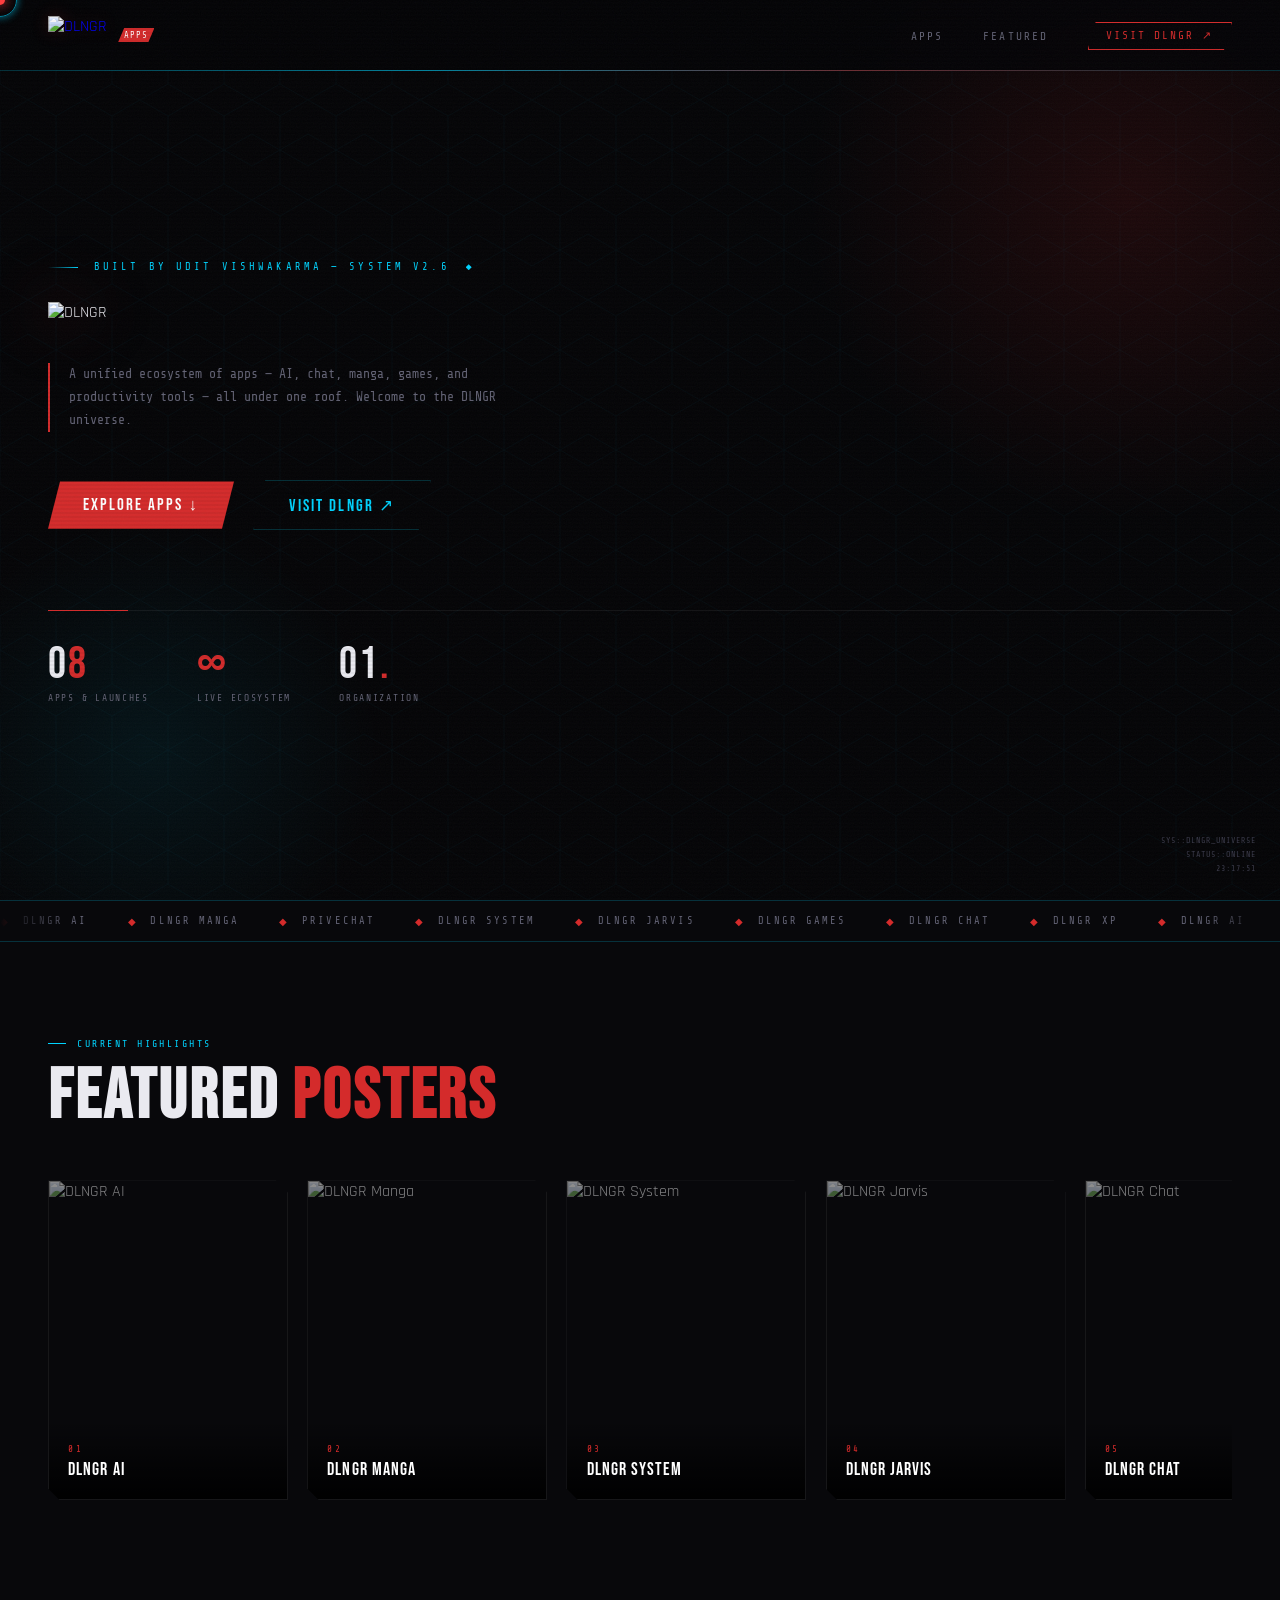
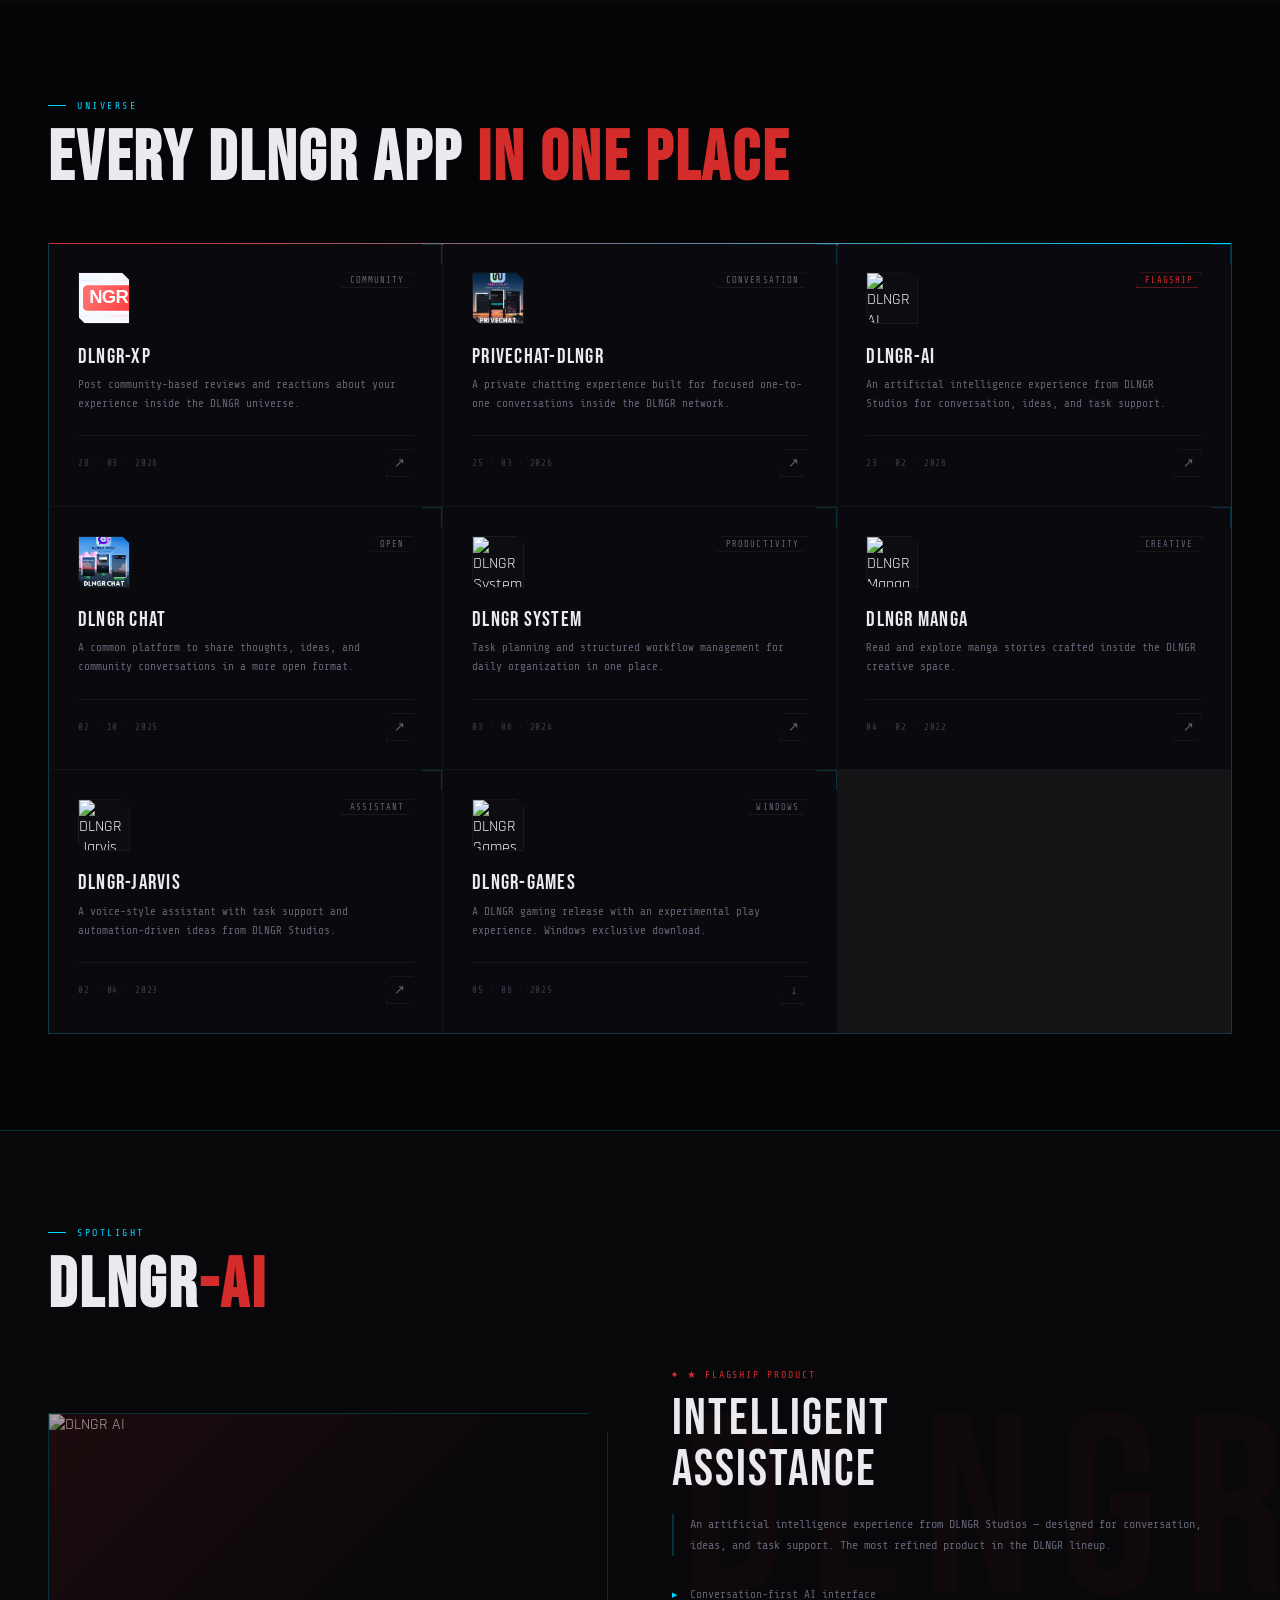
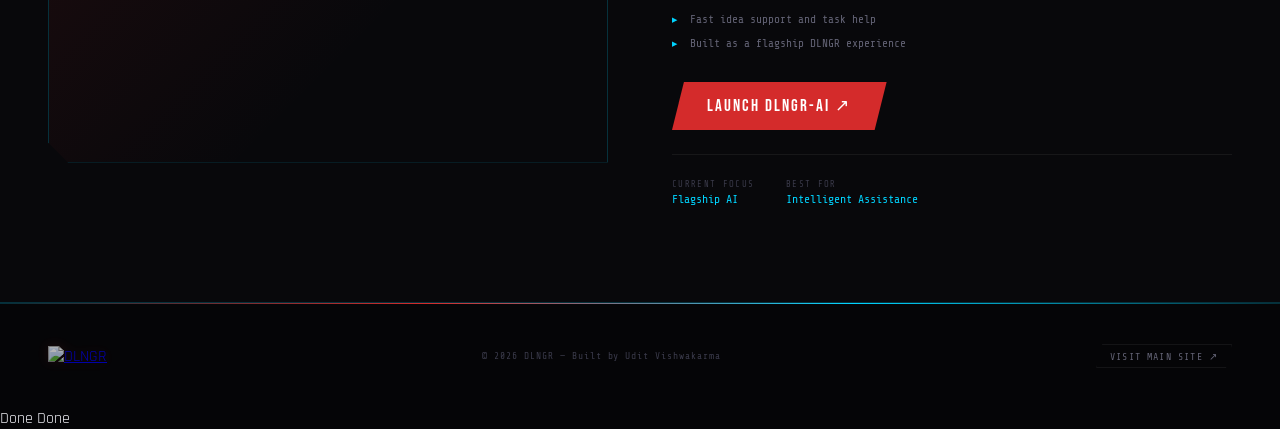
==== commit 4a90bef6: "Update index.html" ====
--- a/index.html
+++ b/index.html
@@ -6,8 +6,816 @@
 <title>DLNGR Apps — Universe</title>
 <link rel="preconnect" href="https://fonts.googleapis.com">
 <link href="https://fonts.googleapis.com/css2?family=Bebas+Neue&family=Rajdhani:wght@400;500;600;700&family=Share+Tech+Mono&display=swap" rel="stylesheet">
-<link rel="stylesheet" href="dlngrapps.css">
-<link rel="icon" type="image/png" href="appslogo.png">
+<style>
+*, *::before, *::after { box-sizing: border-box; margin: 0; padding: 0; }
+
+:root {
+  --bg:       #050507;
+  --bg2:      #08080b;
+  --bg3:      #0d0d11;
+  --bg4:      #111116;
+  --red:      #d42b2b;
+  --red2:     #ff3a3a;
+  --red-glow: rgba(212,43,43,0.18);
+  --cyan:     #00d4ff;
+  --cyan-dim: rgba(0,212,255,0.12);
+  --border:   rgba(255,255,255,0.06);
+  --border2:  rgba(0,212,255,0.2);
+  --text:     #eaeaf0;
+  --muted:    #636375;
+  --muted2:   #3a3a4a;
+  --card-bg:  #0a0a0e;
+  --font-h:   'Bebas Neue', sans-serif;
+  --font-b:   'Rajdhani', sans-serif;
+  --font-m:   'Share Tech Mono', monospace;
+}
+
+html { scroll-behavior: smooth; }
+
+body {
+  background: var(--bg);
+  color: var(--text);
+  font-family: var(--font-b);
+  overflow-x: hidden;
+  cursor: none;
+}
+
+/* ─── SCANLINES ─── */
+body::after {
+  content: '';
+  position: fixed;
+  inset: 0;
+  pointer-events: none;
+  z-index: 999;
+  background: repeating-linear-gradient(
+    0deg,
+    transparent,
+    transparent 2px,
+    rgba(0,0,0,0.04) 2px,
+    rgba(0,0,0,0.04) 4px
+  );
+}
+
+/* ─── NOISE ─── */
+body::before {
+  content: '';
+  position: fixed;
+  inset: 0;
+  pointer-events: none;
+  z-index: 998;
+  opacity: 0.035;
+  background-image: url("data:image/svg+xml,%3Csvg viewBox='0 0 200 200' xmlns='http://www.w3.org/2000/svg'%3E%3Cfilter id='n'%3E%3CfeTurbulence type='fractalNoise' baseFrequency='0.75' numOctaves='4' stitchTiles='stitch'/%3E%3C/filter%3E%3Crect width='100%25' height='100%25' filter='url(%23n)'/%3E%3C/svg%3E");
+  background-repeat: repeat;
+  background-size: 180px;
+}
+
+/* ─── CURSOR ─── */
+.cursor {
+  position: fixed;
+  width: 10px; height: 10px;
+  background: var(--red2);
+  border-radius: 50%;
+  pointer-events: none;
+  z-index: 9999;
+  transform: translate(-50%, -50%);
+  transition: width 0.15s, height 0.15s;
+  mix-blend-mode: screen;
+  box-shadow: 0 0 12px var(--red2);
+}
+.cursor-ring {
+  position: fixed;
+  width: 34px; height: 34px;
+  border: 1px solid var(--cyan);
+  border-radius: 50%;
+  pointer-events: none;
+  z-index: 9998;
+  transform: translate(-50%, -50%);
+  transition: transform 0.14s ease;
+  opacity: 0.6;
+  box-shadow: 0 0 8px var(--cyan);
+}
+
+/* ─── NAV ─── */
+nav {
+  position: fixed;
+  top: 0; left: 0; right: 0;
+  z-index: 500;
+  display: flex;
+  align-items: center;
+  justify-content: space-between;
+  padding: 1rem 3rem;
+  border-bottom: 1px solid var(--border2);
+  background: rgba(5,5,7,0.88);
+  backdrop-filter: blur(24px);
+  -webkit-backdrop-filter: blur(24px);
+}
+nav::after {
+  content: '';
+  position: absolute;
+  bottom: -1px; left: 0; right: 0;
+  height: 1px;
+  background: linear-gradient(90deg, transparent, var(--cyan), var(--red), transparent);
+  opacity: 0.5;
+}
+.nav-logo {
+  display: flex;
+  align-items: center;
+  gap: 0.7rem;
+  text-decoration: none;
+}
+.nav-logo img {
+  height: 38px;
+  width: auto;
+  filter: drop-shadow(0 0 8px var(--red-glow));
+}
+.nav-badge {
+  font-family: var(--font-m);
+  font-size: 0.55rem;
+  background: var(--red);
+  color: #fff;
+  padding: 2px 6px;
+  letter-spacing: 0.12em;
+  clip-path: polygon(6px 0%, 100% 0%, calc(100% - 6px) 100%, 0% 100%);
+}
+.nav-links {
+  display: flex;
+  align-items: center;
+  gap: 2.5rem;
+  list-style: none;
+}
+.nav-links a {
+  font-family: var(--font-m);
+  font-size: 0.7rem;
+  letter-spacing: 0.18em;
+  text-transform: uppercase;
+  color: var(--muted);
+  text-decoration: none;
+  transition: color 0.2s;
+}
+.nav-links a:hover { color: var(--cyan); }
+.nav-cta {
+  padding: 0.4rem 1.1rem !important;
+  border: 1px solid var(--red) !important;
+  color: var(--red) !important;
+  transition: background 0.2s, color 0.2s !important;
+  clip-path: polygon(8px 0%, 100% 0%, calc(100% - 8px) 100%, 0% 100%);
+}
+.nav-cta:hover {
+  background: var(--red) !important;
+  color: #fff !important;
+}
+
+/* ─── HEX GRID BG ─── */
+.hex-bg {
+  position: absolute;
+  inset: 0;
+  pointer-events: none;
+  overflow: hidden;
+  opacity: 0.06;
+  background-image: url("data:image/svg+xml,%3Csvg xmlns='http://www.w3.org/2000/svg' width='56' height='100'%3E%3Cpath d='M28 66L0 50V16L28 0l28 16v34L28 66zM28 100L0 84V50l28-16 28 16v34L28 100z' fill='none' stroke='%2300d4ff' stroke-width='0.5'/%3E%3C/svg%3E");
+  background-size: 56px 100px;
+}
+
+/* ─── HERO ─── */
+.hero {
+  min-height: 100vh;
+  display: flex;
+  flex-direction: column;
+  justify-content: center;
+  padding: 9rem 3rem 5rem;
+  position: relative;
+  overflow: hidden;
+}
+.hero-glow-r {
+  position: absolute;
+  top: -150px; right: -200px;
+  width: 700px; height: 700px;
+  background: radial-gradient(circle, rgba(212,43,43,0.12) 0%, transparent 65%);
+  pointer-events: none;
+  animation: pulse 6s ease-in-out infinite;
+}
+.hero-glow-c {
+  position: absolute;
+  bottom: -100px; left: -100px;
+  width: 500px; height: 500px;
+  background: radial-gradient(circle, rgba(0,212,255,0.07) 0%, transparent 65%);
+  pointer-events: none;
+  animation: pulse 8s ease-in-out infinite reverse;
+}
+@keyframes pulse {
+  0%,100% { opacity: 1; transform: scale(1); }
+  50% { opacity: 0.6; transform: scale(1.1); }
+}
+
+.hero-tag {
+  font-family: var(--font-m);
+  font-size: 0.65rem;
+  letter-spacing: 0.3em;
+  text-transform: uppercase;
+  color: var(--cyan);
+  margin-bottom: 1.8rem;
+  display: flex;
+  align-items: center;
+  gap: 1rem;
+}
+.hero-tag::before {
+  content: '';
+  display: inline-block;
+  width: 30px; height: 1px;
+  background: linear-gradient(90deg, transparent, var(--cyan));
+}
+.hero-tag::after {
+  content: '';
+  display: inline-block;
+  width: 6px; height: 6px;
+  background: var(--cyan);
+  clip-path: polygon(50% 0%, 100% 50%, 50% 100%, 0% 50%);
+  animation: spin 3s linear infinite;
+}
+@keyframes spin { to { transform: rotate(360deg); } }
+
+.hero-logo-wrap {
+  margin-bottom: 2.5rem;
+}
+.hero-logo-wrap img {
+  height: clamp(80px, 16vw, 160px);
+  width: auto;
+  filter: drop-shadow(0 0 30px rgba(212,43,43,0.5)) drop-shadow(0 0 60px rgba(0,212,255,0.2));
+  animation: logoFloat 4s ease-in-out infinite;
+}
+@keyframes logoFloat {
+  0%,100% { transform: translateY(0); }
+  50% { transform: translateY(-8px); }
+}
+
+.hero-sub {
+  font-family: var(--font-m);
+  font-size: 0.82rem;
+  color: var(--muted);
+  max-width: 460px;
+  line-height: 1.75;
+  margin-bottom: 3rem;
+  border-left: 2px solid var(--red);
+  padding-left: 1.2rem;
+}
+
+.hero-actions {
+  display: flex;
+  align-items: center;
+  gap: 1.2rem;
+  flex-wrap: wrap;
+}
+.btn-primary {
+  display: inline-flex;
+  align-items: center;
+  gap: 0.6rem;
+  padding: 0.85rem 2.2rem;
+  background: var(--red);
+  color: #fff;
+  font-family: var(--font-h);
+  font-size: 1.05rem;
+  letter-spacing: 0.12em;
+  text-transform: uppercase;
+  border: none;
+  text-decoration: none;
+  cursor: none;
+  clip-path: polygon(12px 0%, 100% 0%, calc(100% - 12px) 100%, 0% 100%);
+  transition: background 0.2s, box-shadow 0.2s, transform 0.2s;
+  position: relative;
+  overflow: hidden;
+}
+.btn-primary::before {
+  content: '';
+  position: absolute;
+  inset: 0;
+  background: linear-gradient(90deg, transparent 0%, rgba(255,255,255,0.15) 50%, transparent 100%);
+  transform: translateX(-100%);
+  transition: transform 0.5s;
+}
+.btn-primary:hover::before { transform: translateX(100%); }
+.btn-primary:hover { background: var(--red2); box-shadow: 0 0 30px rgba(212,43,43,0.5); transform: translateY(-2px); }
+
+.btn-ghost {
+  display: inline-flex;
+  align-items: center;
+  gap: 0.6rem;
+  padding: 0.85rem 2.2rem;
+  background: transparent;
+  color: var(--cyan);
+  font-family: var(--font-h);
+  font-size: 1.05rem;
+  letter-spacing: 0.12em;
+  text-transform: uppercase;
+  border: 1px solid var(--border2);
+  text-decoration: none;
+  cursor: none;
+  clip-path: polygon(12px 0%, 100% 0%, calc(100% - 12px) 100%, 0% 100%);
+  transition: border-color 0.2s, color 0.2s, box-shadow 0.2s;
+}
+.btn-ghost:hover { border-color: var(--cyan); box-shadow: 0 0 20px var(--cyan-dim); }
+
+.hero-stats {
+  display: flex;
+  gap: 3rem;
+  margin-top: 5rem;
+  padding-top: 2rem;
+  border-top: 1px solid var(--border);
+  position: relative;
+}
+.hero-stats::before {
+  content: '';
+  position: absolute;
+  top: -1px; left: 0;
+  width: 80px; height: 1px;
+  background: var(--red);
+}
+.stat-num {
+  font-family: var(--font-h);
+  font-size: 2.8rem;
+  color: var(--text);
+  line-height: 1;
+  letter-spacing: 0.05em;
+}
+.stat-num span { color: var(--red); }
+.stat-label {
+  font-family: var(--font-m);
+  font-size: 0.6rem;
+  letter-spacing: 0.18em;
+  text-transform: uppercase;
+  color: var(--muted);
+  margin-top: 0.3rem;
+}
+
+/* ─── MARQUEE ─── */
+.marquee-section {
+  overflow: hidden;
+  padding: 0.85rem 0;
+  background: var(--bg2);
+  border-top: 1px solid var(--border2);
+  border-bottom: 1px solid var(--border2);
+  position: relative;
+}
+.marquee-section::before, .marquee-section::after {
+  content: '';
+  position: absolute;
+  top: 0; bottom: 0;
+  width: 80px;
+  z-index: 2;
+}
+.marquee-section::before { left: 0; background: linear-gradient(90deg, var(--bg2), transparent); }
+.marquee-section::after  { right: 0; background: linear-gradient(-90deg, var(--bg2), transparent); }
+.marquee-track {
+  display: flex;
+  gap: 2.5rem;
+  animation: marquee 22s linear infinite;
+  white-space: nowrap;
+}
+.marquee-item {
+  font-family: var(--font-m);
+  font-size: 0.65rem;
+  letter-spacing: 0.2em;
+  text-transform: uppercase;
+  color: var(--muted);
+  display: flex;
+  align-items: center;
+  gap: 0.8rem;
+  flex-shrink: 0;
+}
+.marquee-dot { color: var(--red); }
+@keyframes marquee {
+  0% { transform: translateX(0); }
+  100% { transform: translateX(-50%); }
+}
+
+/* ─── SECTION ─── */
+section { padding: 6rem 3rem; }
+.section-label {
+  font-family: var(--font-m);
+  font-size: 0.62rem;
+  letter-spacing: 0.25em;
+  text-transform: uppercase;
+  color: var(--cyan);
+  margin-bottom: 0.8rem;
+  display: flex;
+  align-items: center;
+  gap: 0.7rem;
+}
+.section-label::before {
+  content: '';
+  display: inline-block;
+  width: 18px; height: 1px;
+  background: var(--cyan);
+}
+.section-title {
+  font-family: var(--font-h);
+  font-size: clamp(2.5rem, 5.5vw, 4.5rem);
+  line-height: 1;
+  letter-spacing: 0.04em;
+  margin-bottom: 0.6rem;
+}
+.section-title em {
+  color: var(--red);
+  font-style: normal;
+}
+
+/* ─── POSTERS ─── */
+.posters-section { background: var(--bg2); }
+.posters-scroller {
+  display: flex;
+  gap: 1.2rem;
+  overflow-x: auto;
+  scrollbar-width: none;
+  padding-bottom: 0.5rem;
+  margin-top: 3rem;
+}
+.posters-scroller::-webkit-scrollbar { display: none; }
+.poster-card {
+  flex-shrink: 0;
+  width: 240px;
+  aspect-ratio: 3/4;
+  border-radius: 0;
+  overflow: hidden;
+  position: relative;
+  border: 1px solid var(--border);
+  cursor: none;
+  transition: transform 0.3s, border-color 0.3s, box-shadow 0.3s;
+  clip-path: polygon(0 0, calc(100% - 12px) 0, 100% 12px, 100% 100%, 12px 100%, 0 calc(100% - 12px));
+}
+.poster-card:hover {
+  transform: translateY(-8px) scale(1.02);
+  border-color: var(--red);
+  box-shadow: 0 20px 50px rgba(212,43,43,0.25), 0 0 0 1px var(--red);
+}
+.poster-card img {
+  width: 100%; height: 100%;
+  object-fit: cover;
+  filter: brightness(0.55) saturate(0.6);
+  transition: filter 0.3s;
+}
+.poster-card:hover img { filter: brightness(0.8) saturate(1.1); }
+.poster-overlay {
+  position: absolute;
+  bottom: 0; left: 0; right: 0;
+  padding: 1.5rem 1.2rem 1.2rem;
+  background: linear-gradient(to top, rgba(0,0,0,0.95) 0%, transparent 100%);
+}
+.poster-num {
+  font-family: var(--font-m);
+  font-size: 0.58rem;
+  letter-spacing: 0.25em;
+  color: var(--red);
+  margin-bottom: 0.3rem;
+}
+.poster-name {
+  font-family: var(--font-h);
+  font-size: 1.1rem;
+  letter-spacing: 0.06em;
+  color: #fff;
+}
+
+/* ─── APPS GRID ─── */
+.apps-grid {
+  display: grid;
+  grid-template-columns: repeat(auto-fill, minmax(300px, 1fr));
+  gap: 1px;
+  background: var(--border);
+  border: 1px solid var(--border2);
+  margin-top: 3rem;
+  position: relative;
+}
+.apps-grid::before {
+  content: '';
+  position: absolute;
+  top: -1px; left: 0; right: 0;
+  height: 2px;
+  background: linear-gradient(90deg, var(--red), var(--cyan), var(--red));
+  animation: border-flow 3s linear infinite;
+  background-size: 200% 100%;
+}
+@keyframes border-flow {
+  0% { background-position: 0% 50%; }
+  100% { background-position: 200% 50%; }
+}
+
+.app-card {
+  background: var(--card-bg);
+  padding: 1.8rem;
+  text-decoration: none;
+  color: inherit;
+  display: flex;
+  flex-direction: column;
+  cursor: none;
+  transition: background 0.2s;
+  position: relative;
+  overflow: hidden;
+}
+.app-card::before {
+  content: '';
+  position: absolute;
+  top: 0; left: 0;
+  width: 2px; height: 0;
+  background: var(--red);
+  transition: height 0.3s;
+}
+.app-card:hover { background: var(--bg3); }
+.app-card:hover::before { height: 100%; }
+
+/* corner decoration */
+.app-card::after {
+  content: '';
+  position: absolute;
+  top: 0; right: 0;
+  width: 20px; height: 20px;
+  border-top: 1px solid var(--border2);
+  border-right: 1px solid var(--border2);
+  transition: border-color 0.3s;
+}
+.app-card:hover::after { border-color: var(--cyan); }
+
+.app-card-header {
+  display: flex;
+  align-items: flex-start;
+  justify-content: space-between;
+  margin-bottom: 1.2rem;
+}
+.app-thumb {
+  width: 52px; height: 52px;
+  object-fit: cover;
+  border: 1px solid var(--border);
+  background: var(--bg3);
+  clip-path: polygon(0 0, calc(100% - 8px) 0, 100% 8px, 100% 100%, 8px 100%, 0 calc(100% - 8px));
+}
+.app-tag {
+  font-family: var(--font-m);
+  font-size: 0.55rem;
+  letter-spacing: 0.12em;
+  text-transform: uppercase;
+  padding: 2px 8px;
+  border: 1px solid var(--border);
+  color: var(--muted);
+  clip-path: polygon(4px 0%, 100% 0%, calc(100% - 4px) 100%, 0% 100%);
+}
+.app-name {
+  font-family: var(--font-h);
+  font-size: 1.3rem;
+  letter-spacing: 0.06em;
+  margin-bottom: 0.4rem;
+}
+.app-desc {
+  font-family: var(--font-m);
+  font-size: 0.7rem;
+  color: var(--muted);
+  line-height: 1.7;
+  margin-bottom: 1.4rem;
+  flex: 1;
+}
+.app-footer {
+  display: flex;
+  align-items: center;
+  justify-content: space-between;
+  padding-top: 0.8rem;
+  border-top: 1px solid var(--border);
+}
+.app-date {
+  font-family: var(--font-m);
+  font-size: 0.58rem;
+  color: var(--muted2);
+  letter-spacing: 0.08em;
+}
+.app-arrow {
+  width: 28px; height: 28px;
+  border: 1px solid var(--border);
+  display: flex;
+  align-items: center;
+  justify-content: center;
+  color: var(--muted);
+  font-size: 0.8rem;
+  clip-path: polygon(4px 0%, 100% 0%, calc(100% - 4px) 100%, 0% 100%);
+  transition: background 0.2s, color 0.2s, border-color 0.2s;
+}
+.app-card:hover .app-arrow {
+  background: var(--red);
+  color: #fff;
+  border-color: var(--red);
+  box-shadow: 0 0 12px rgba(212,43,43,0.5);
+}
+
+/* ─── FEATURED ─── */
+.featured-section {
+  background: var(--bg2);
+  border-top: 1px solid var(--border2);
+  border-bottom: 1px solid var(--border2);
+  position: relative;
+  overflow: hidden;
+}
+.featured-section::before {
+  content: 'DLNGR';
+  position: absolute;
+  right: -2rem;
+  top: 50%;
+  transform: translateY(-50%);
+  font-family: var(--font-h);
+  font-size: clamp(8rem, 20vw, 18rem);
+  color: rgba(212,43,43,0.04);
+  pointer-events: none;
+  letter-spacing: 0.1em;
+  user-select: none;
+}
+.featured-inner {
+  display: grid;
+  grid-template-columns: 1fr 1fr;
+  gap: 4rem;
+  align-items: center;
+  margin-top: 3rem;
+}
+.featured-img {
+  aspect-ratio: 16/10;
+  overflow: hidden;
+  border: 1px solid var(--border2);
+  position: relative;
+  clip-path: polygon(0 0, calc(100% - 20px) 0, 100% 20px, 100% 100%, 20px 100%, 0 calc(100% - 20px));
+}
+.featured-img img {
+  width: 100%; height: 100%;
+  object-fit: cover;
+  filter: brightness(0.7) saturate(0.75) hue-rotate(5deg);
+  transition: filter 0.5s;
+}
+.featured-img:hover img { filter: brightness(0.9) saturate(1); }
+.featured-img::after {
+  content: '';
+  position: absolute;
+  inset: 0;
+  background: linear-gradient(135deg, rgba(212,43,43,0.1) 0%, transparent 60%);
+}
+.featured-label {
+  font-family: var(--font-m);
+  font-size: 0.62rem;
+  letter-spacing: 0.2em;
+  text-transform: uppercase;
+  color: var(--red);
+  margin-bottom: 0.8rem;
+  display: flex;
+  align-items: center;
+  gap: 0.6rem;
+}
+.featured-label::before {
+  content: '';
+  width: 5px; height: 5px;
+  background: var(--red);
+  display: inline-block;
+  clip-path: polygon(50% 0%, 100% 50%, 50% 100%, 0% 50%);
+  animation: spin 2s linear infinite;
+}
+.featured-name {
+  font-family: var(--font-h);
+  font-size: clamp(2.5rem, 4vw, 3.8rem);
+  letter-spacing: 0.04em;
+  line-height: 1;
+  margin-bottom: 1.2rem;
+}
+.featured-desc {
+  font-family: var(--font-m);
+  font-size: 0.75rem;
+  color: var(--muted);
+  line-height: 1.75;
+  margin-bottom: 2rem;
+  border-left: 2px solid var(--border2);
+  padding-left: 1rem;
+}
+.featured-list {
+  list-style: none;
+  display: flex;
+  flex-direction: column;
+  gap: 0.7rem;
+  margin-bottom: 2rem;
+}
+.featured-list li {
+  font-family: var(--font-m);
+  font-size: 0.7rem;
+  color: var(--muted);
+  display: flex;
+  align-items: center;
+  gap: 0.8rem;
+}
+.featured-list li::before {
+  content: '▶';
+  color: var(--cyan);
+  font-size: 0.45rem;
+  flex-shrink: 0;
+}
+.featured-meta {
+  display: flex;
+  gap: 2rem;
+  padding-top: 1.5rem;
+  border-top: 1px solid var(--border);
+  margin-top: 1.5rem;
+}
+.featured-meta-label {
+  font-family: var(--font-m);
+  font-size: 0.55rem;
+  letter-spacing: 0.15em;
+  text-transform: uppercase;
+  color: var(--muted2);
+  margin-bottom: 0.25rem;
+}
+.featured-meta-val {
+  font-family: var(--font-m);
+  font-size: 0.72rem;
+  color: var(--cyan);
+}
+
+/* ─── FOOTER ─── */
+footer {
+  padding: 2.5rem 3rem;
+  border-top: 1px solid var(--border2);
+  display: flex;
+  align-items: center;
+  justify-content: space-between;
+  flex-wrap: wrap;
+  gap: 1rem;
+  background: var(--bg);
+  position: relative;
+}
+footer::before {
+  content: '';
+  position: absolute;
+  top: -1px; left: 0; right: 0;
+  height: 1px;
+  background: linear-gradient(90deg, transparent, var(--red), var(--cyan), transparent);
+}
+.footer-logo img {
+  height: 28px;
+  width: auto;
+  opacity: 0.7;
+  filter: drop-shadow(0 0 6px var(--red-glow));
+  transition: opacity 0.2s;
+}
+.footer-logo img:hover { opacity: 1; }
+.footer-copy {
+  font-family: var(--font-m);
+  font-size: 0.6rem;
+  color: var(--muted2);
+  letter-spacing: 0.1em;
+}
+.footer-link {
+  font-family: var(--font-m);
+  font-size: 0.62rem;
+  letter-spacing: 0.12em;
+  text-transform: uppercase;
+  color: var(--muted);
+  text-decoration: none;
+  transition: color 0.2s;
+  border: 1px solid var(--border);
+  padding: 0.35rem 0.8rem;
+  clip-path: polygon(6px 0%, 100% 0%, calc(100% - 6px) 100%, 0% 100%);
+}
+.footer-link:hover { color: var(--cyan); border-color: var(--cyan); }
+
+/* ─── ANIMATIONS ─── */
+@keyframes fadeUp {
+  from { opacity: 0; transform: translateY(30px); }
+  to { opacity: 1; transform: translateY(0); }
+}
+.fade-up { opacity: 0; animation: fadeUp 0.7s ease forwards; }
+.delay-1 { animation-delay: 0.1s; }
+.delay-2 { animation-delay: 0.2s; }
+.delay-3 { animation-delay: 0.35s; }
+.delay-4 { animation-delay: 0.5s; }
+.delay-5 { animation-delay: 0.65s; }
+
+/* ─── HUD CORNER ─── */
+.hud-corner {
+  position: fixed;
+  bottom: 1.5rem; right: 1.5rem;
+  z-index: 100;
+  font-family: var(--font-m);
+  font-size: 0.52rem;
+  color: var(--muted2);
+  letter-spacing: 0.12em;
+  text-align: right;
+  line-height: 1.7;
+  pointer-events: none;
+}
+.hud-corner .hud-line {
+  display: block;
+  animation: blink 3s step-end infinite;
+}
+@keyframes blink {
+  0%,100% { opacity: 1; }
+  50% { opacity: 0.3; }
+}
+
+@media (max-width: 768px) {
+  nav { padding: 0.9rem 1.5rem; }
+  .nav-links { display: none; }
+  section { padding: 4rem 1.5rem; }
+  .hero { padding: 7rem 1.5rem 3rem; }
+  .hero-stats { gap: 1.5rem; flex-wrap: wrap; }
+  .featured-inner { grid-template-columns: 1fr; }
+  footer { padding: 2rem 1.5rem; }
+}
+</style>
 </head>
 <body>
 
@@ -249,7 +1057,64 @@
   <a href="https://dlngrofficial.free.nf/" target="_blank" class="footer-link">Visit Main Site ↗</a>
 </footer>
 
-<script src="dlngrapps.js"></script>
+<script>
+  // Cursor
+  const cursor = document.getElementById('cursor');
+  const ring = document.getElementById('cursor-ring');
+  let mx = 0, my = 0, rx = 0, ry = 0;
+  document.addEventListener('mousemove', e => {
+    mx = e.clientX; my = e.clientY;
+    cursor.style.left = mx + 'px';
+    cursor.style.top = my + 'px';
+  });
+  function animateRing() {
+    rx += (mx - rx) * 0.12;
+    ry += (my - ry) * 0.12;
+    ring.style.left = rx + 'px';
+    ring.style.top = ry + 'px';
+    requestAnimationFrame(animateRing);
+  }
+  animateRing();
+  document.querySelectorAll('a, button').forEach(el => {
+    el.addEventListener('mouseenter', () => {
+      cursor.style.width = '18px'; cursor.style.height = '18px';
+      ring.style.width = '50px'; ring.style.height = '50px';
+    });
+    el.addEventListener('mouseleave', () => {
+      cursor.style.width = '10px'; cursor.style.height = '10px';
+      ring.style.width = '34px'; ring.style.height = '34px';
+    });
+  });
+
+  // HUD clock
+  function updateClock() {
+    const now = new Date();
+    const t = [now.getHours(), now.getMinutes(), now.getSeconds()]
+      .map(n => String(n).padStart(2,'0')).join(':');
+    document.getElementById('hud-time').textContent = t;
+  }
+  updateClock();
+  setInterval(updateClock, 1000);
+
+  // Scroll reveal
+  const observer = new IntersectionObserver((entries) => {
+    entries.forEach(e => {
+      if (e.isIntersecting) {
+        e.target.style.opacity = 1;
+        e.target.style.transform = 'translateY(0)';
+      }
+    });
+  }, { threshold: 0.08 });
+  document.querySelectorAll('.app-card, .poster-card, .featured-inner > *').forEach(el => {
+    el.style.opacity = 0;
+    el.style.transform = 'translateY(24px)';
+    el.style.transition = 'opacity 0.5s ease, transform 0.5s ease';
+    observer.observe(el);
+  });
+</script>
 </body>
 </html>
 
+
+Done
+Done
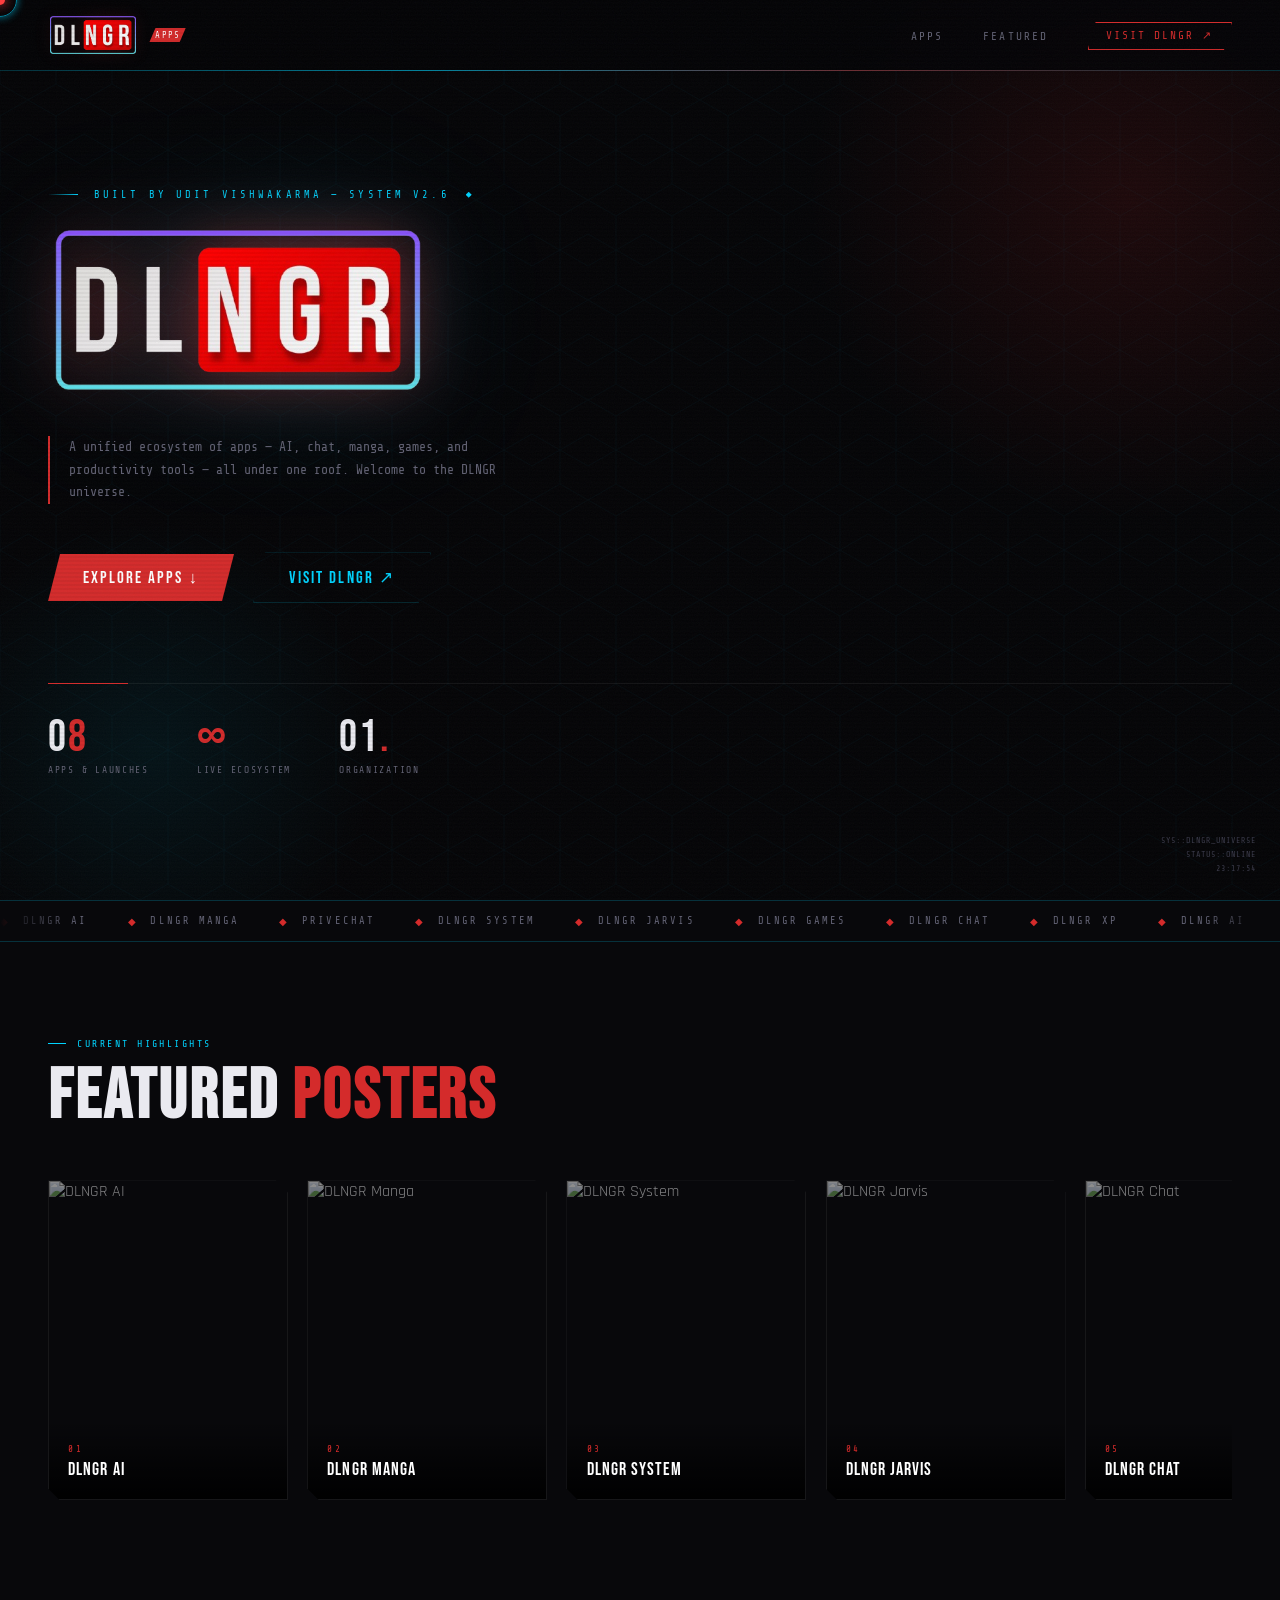
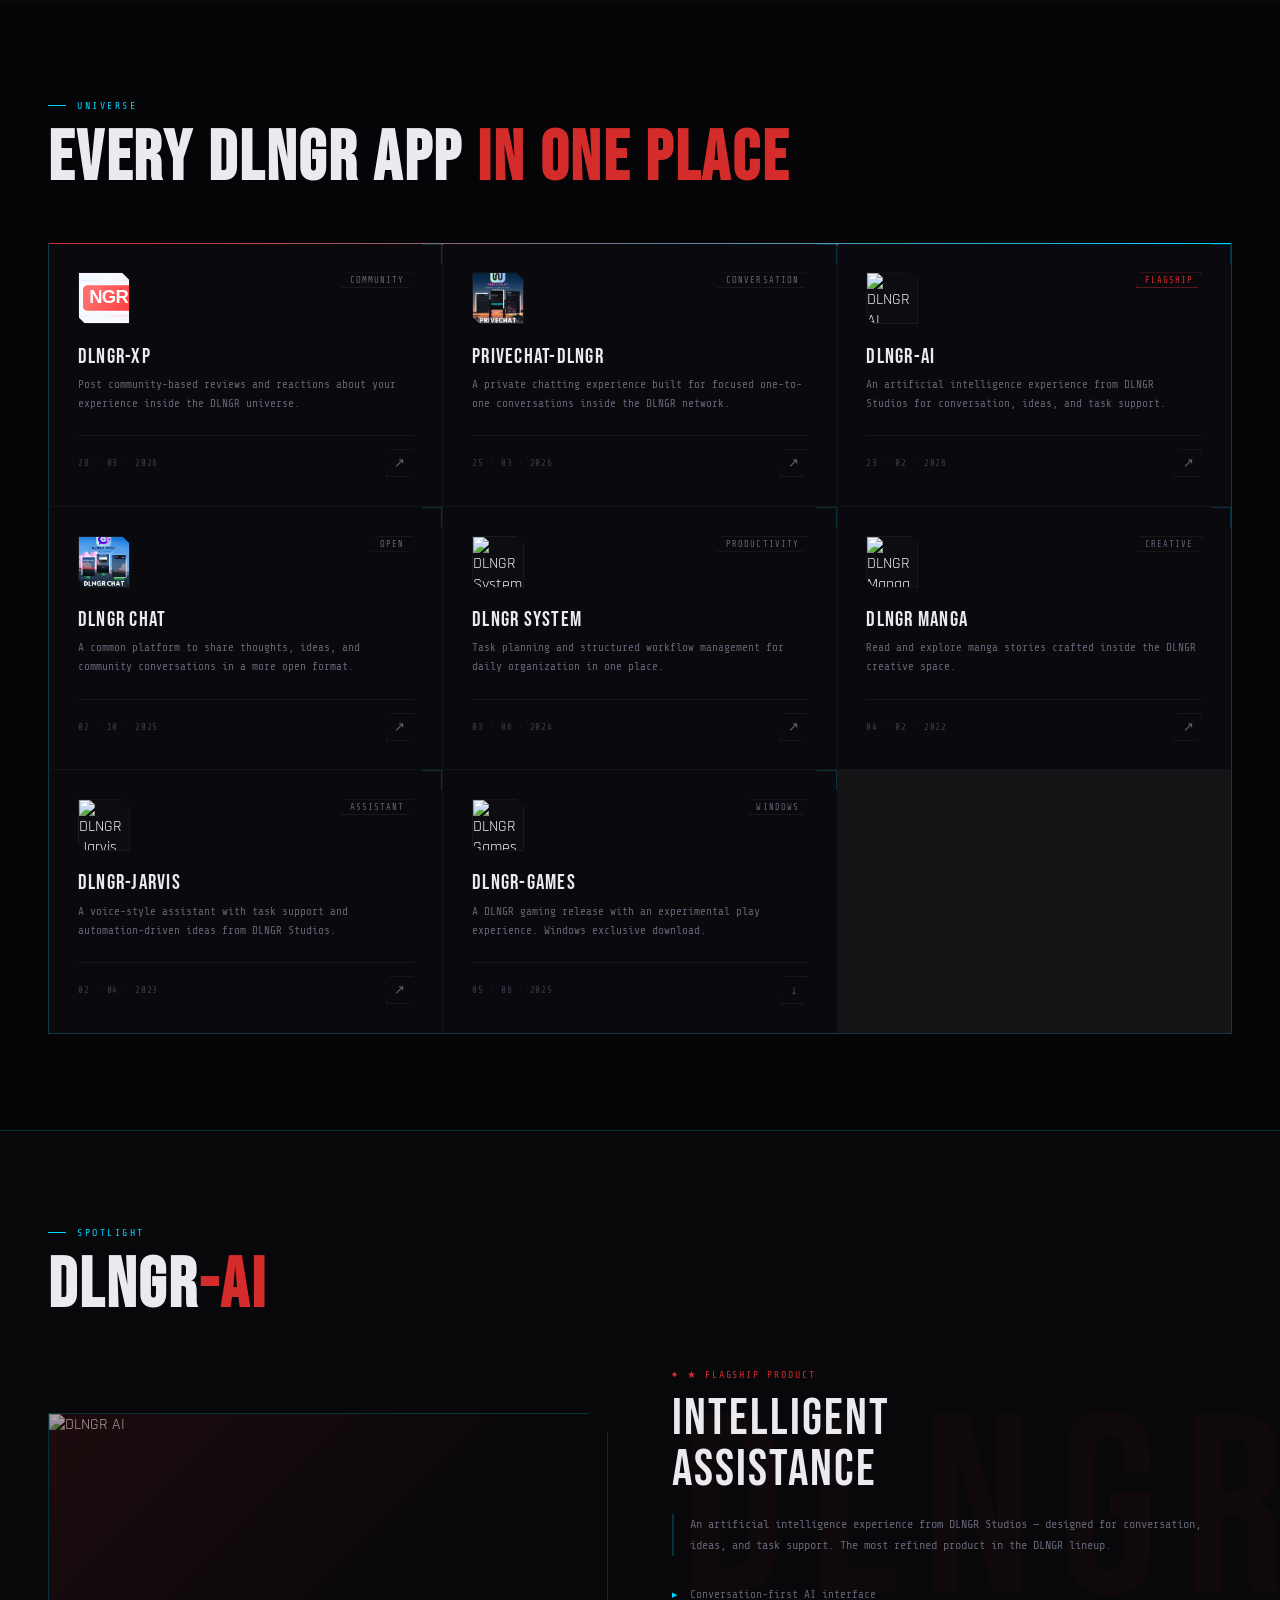
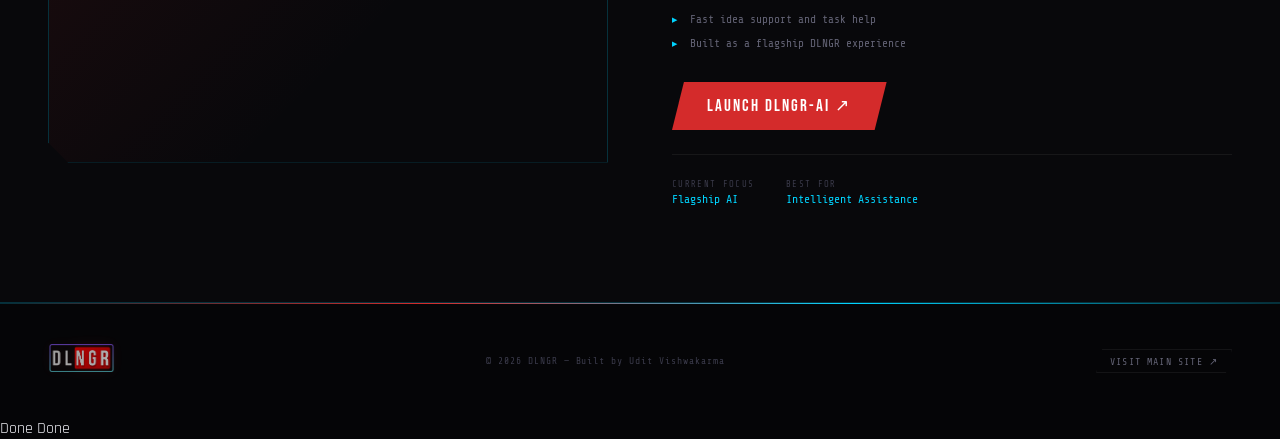
==== commit 5b56419e: "Update index.html" ====
--- a/index.html
+++ b/index.html
@@ -5,6 +5,7 @@
 <meta name="viewport" content="width=device-width, initial-scale=1.0">
 <title>DLNGR Apps — Universe</title>
 <link rel="preconnect" href="https://fonts.googleapis.com">
+  <link rel="icon" type="image/x-icon" href="dlngrapp.svg">
 <link href="https://fonts.googleapis.com/css2?family=Bebas+Neue&family=Rajdhani:wght@400;500;600;700&family=Share+Tech+Mono&display=swap" rel="stylesheet">
 <style>
 *, *::before, *::after { box-sizing: border-box; margin: 0; padding: 0; }
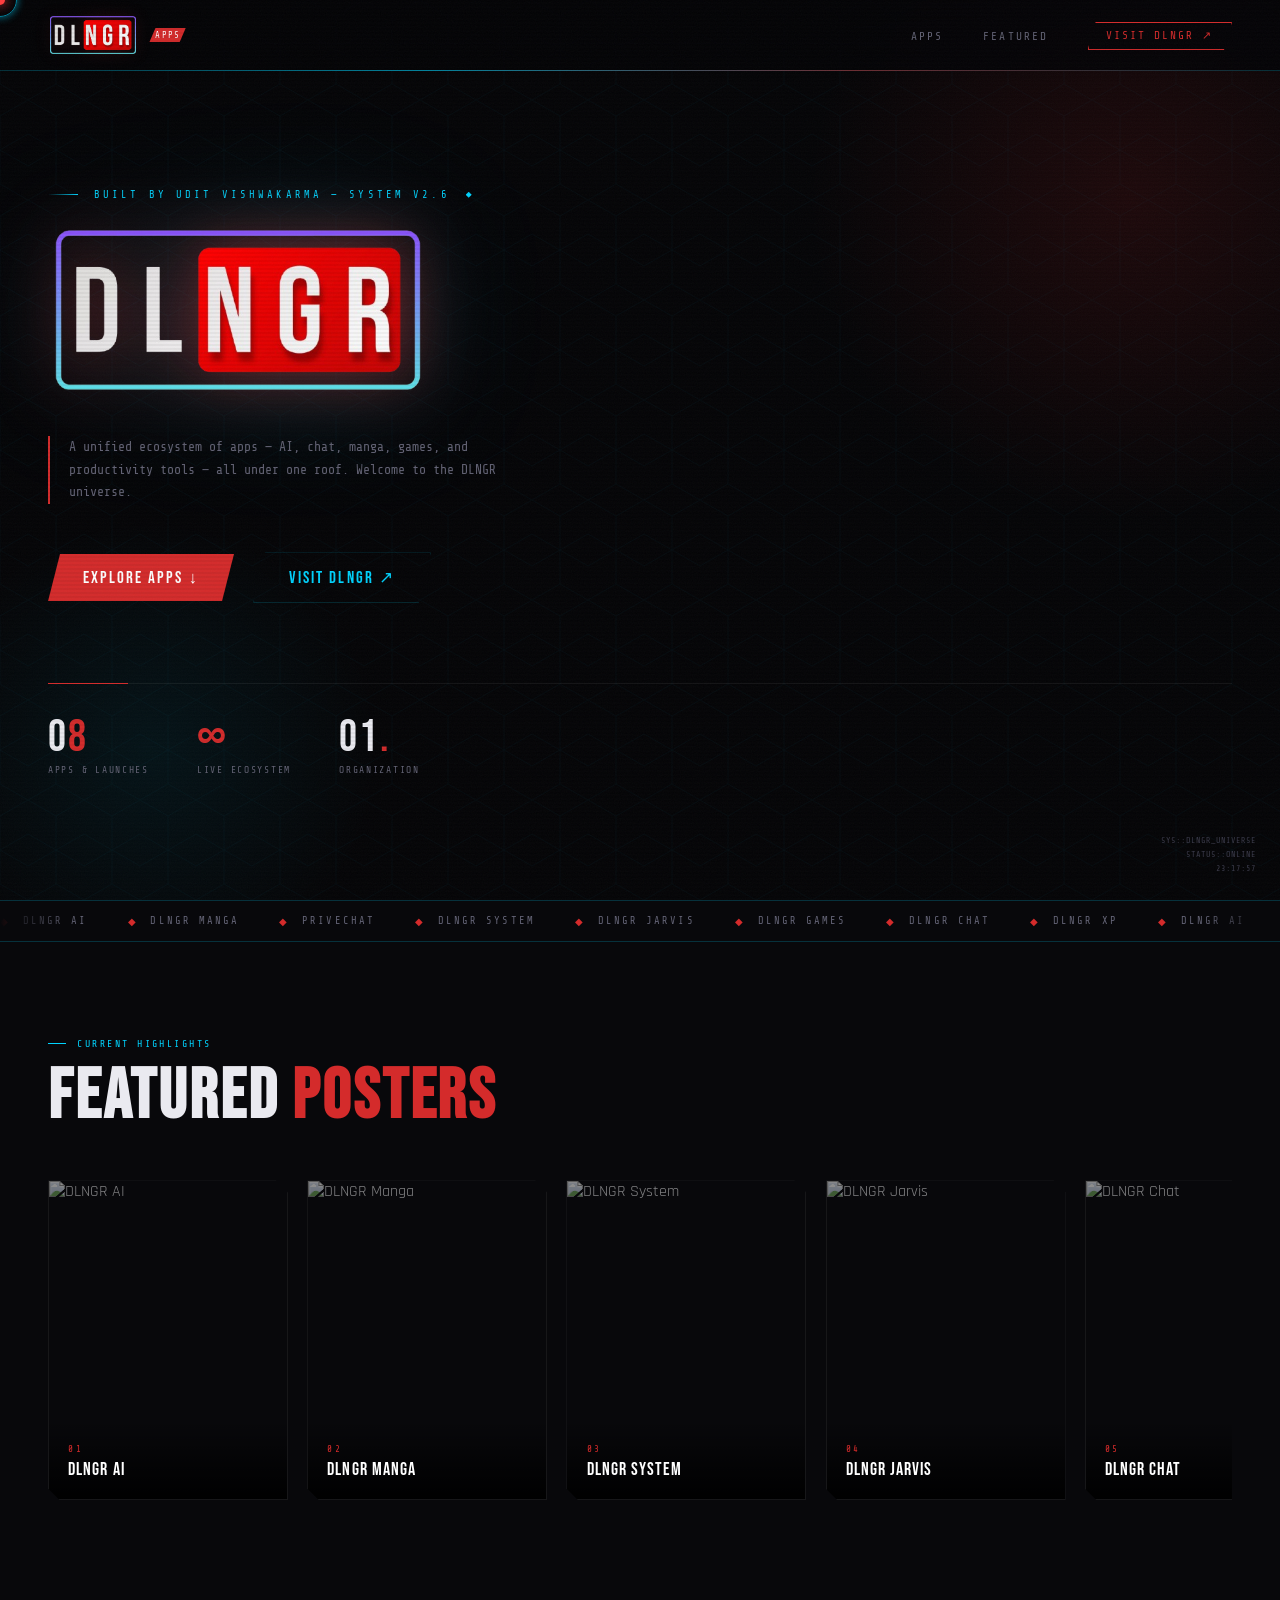
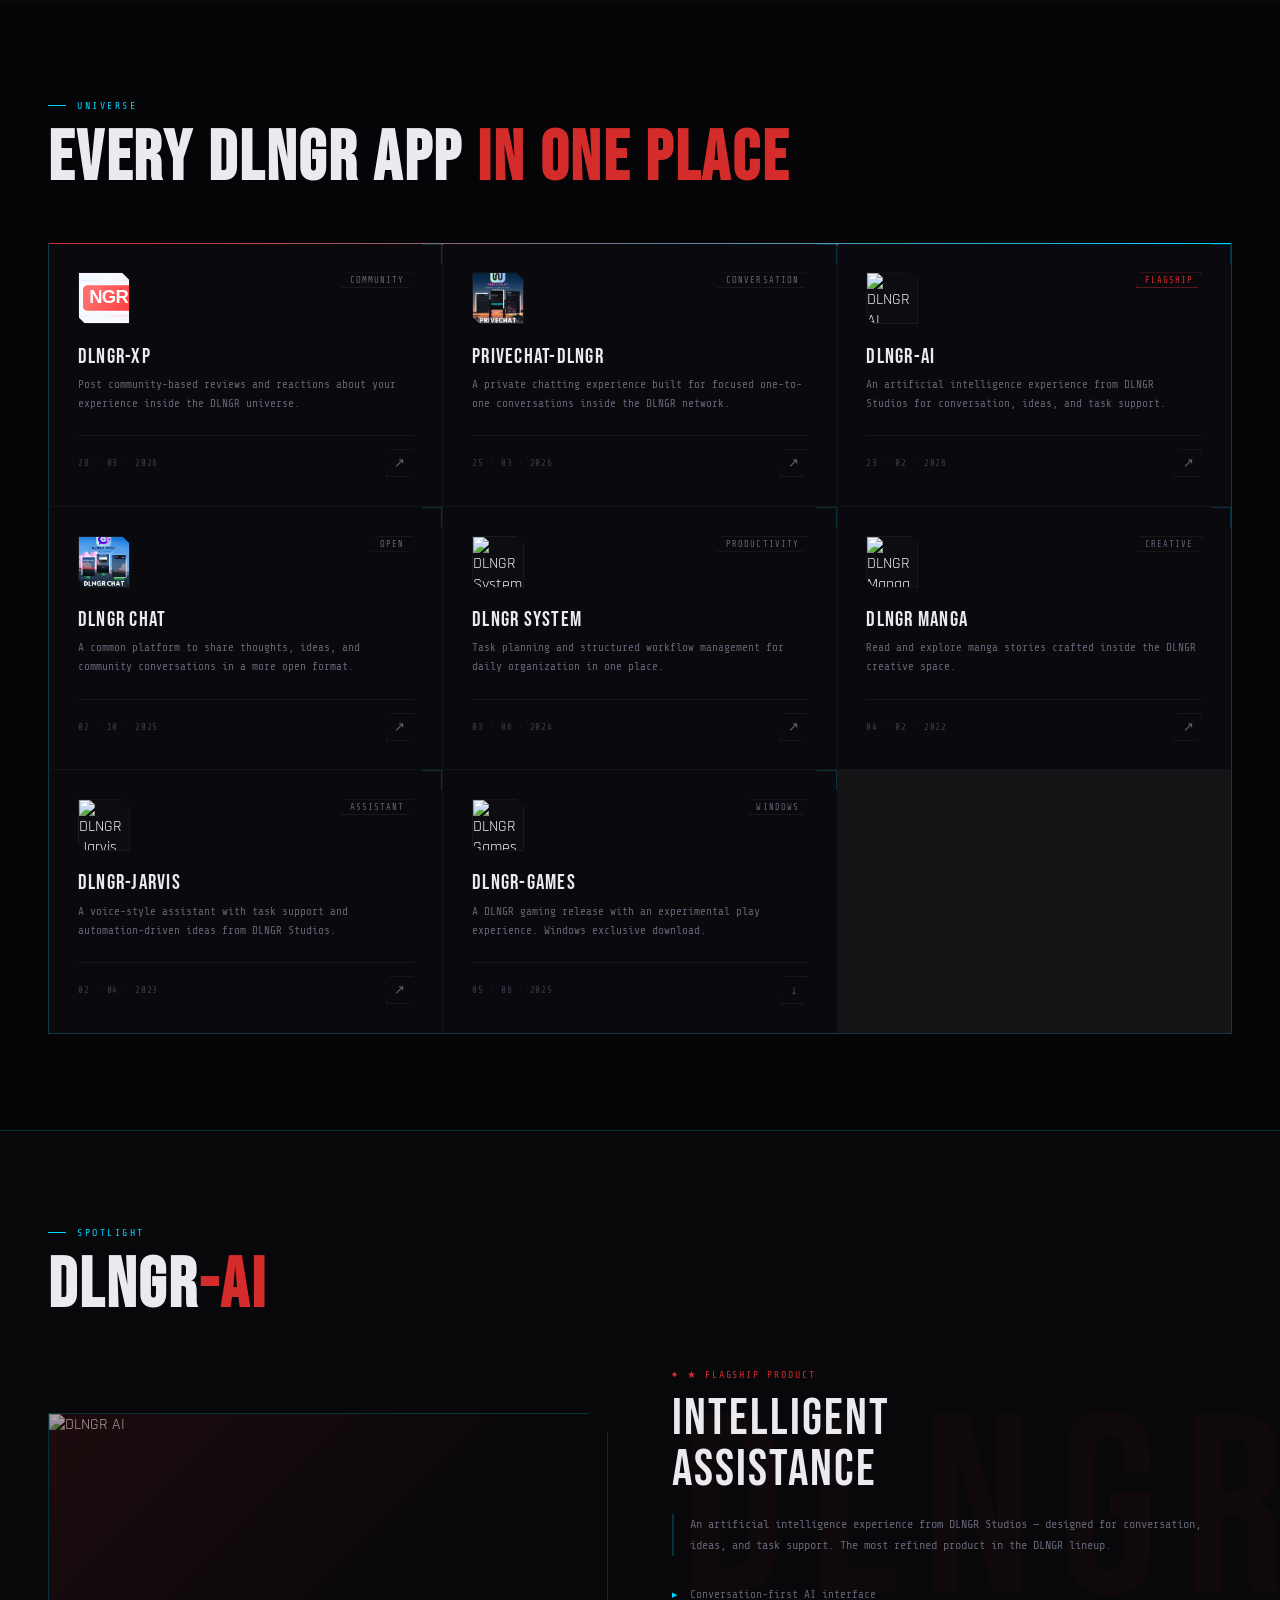
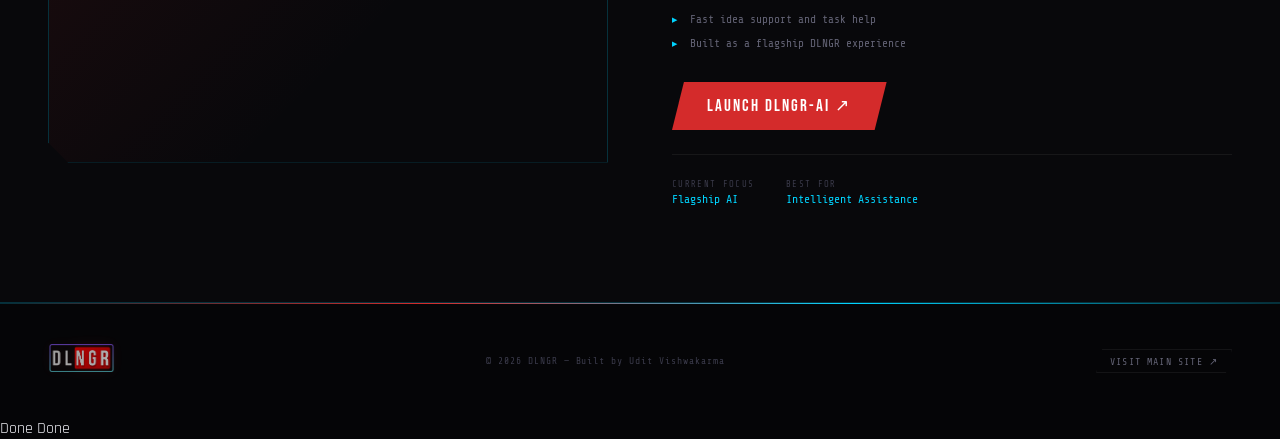
==== commit c60c657e: "Update index.html" ====
--- a/index.html
+++ b/index.html
@@ -5,7 +5,7 @@
 <meta name="viewport" content="width=device-width, initial-scale=1.0">
 <title>DLNGR Apps — Universe</title>
 <link rel="preconnect" href="https://fonts.googleapis.com">
-  <link rel="icon" type="image/x-icon" href="dlngrapp.svg">
+  <link rel="icon" type="image/x-icon" href="dllogo.png">
 <link href="https://fonts.googleapis.com/css2?family=Bebas+Neue&family=Rajdhani:wght@400;500;600;700&family=Share+Tech+Mono&display=swap" rel="stylesheet">
 <style>
 *, *::before, *::after { box-sizing: border-box; margin: 0; padding: 0; }
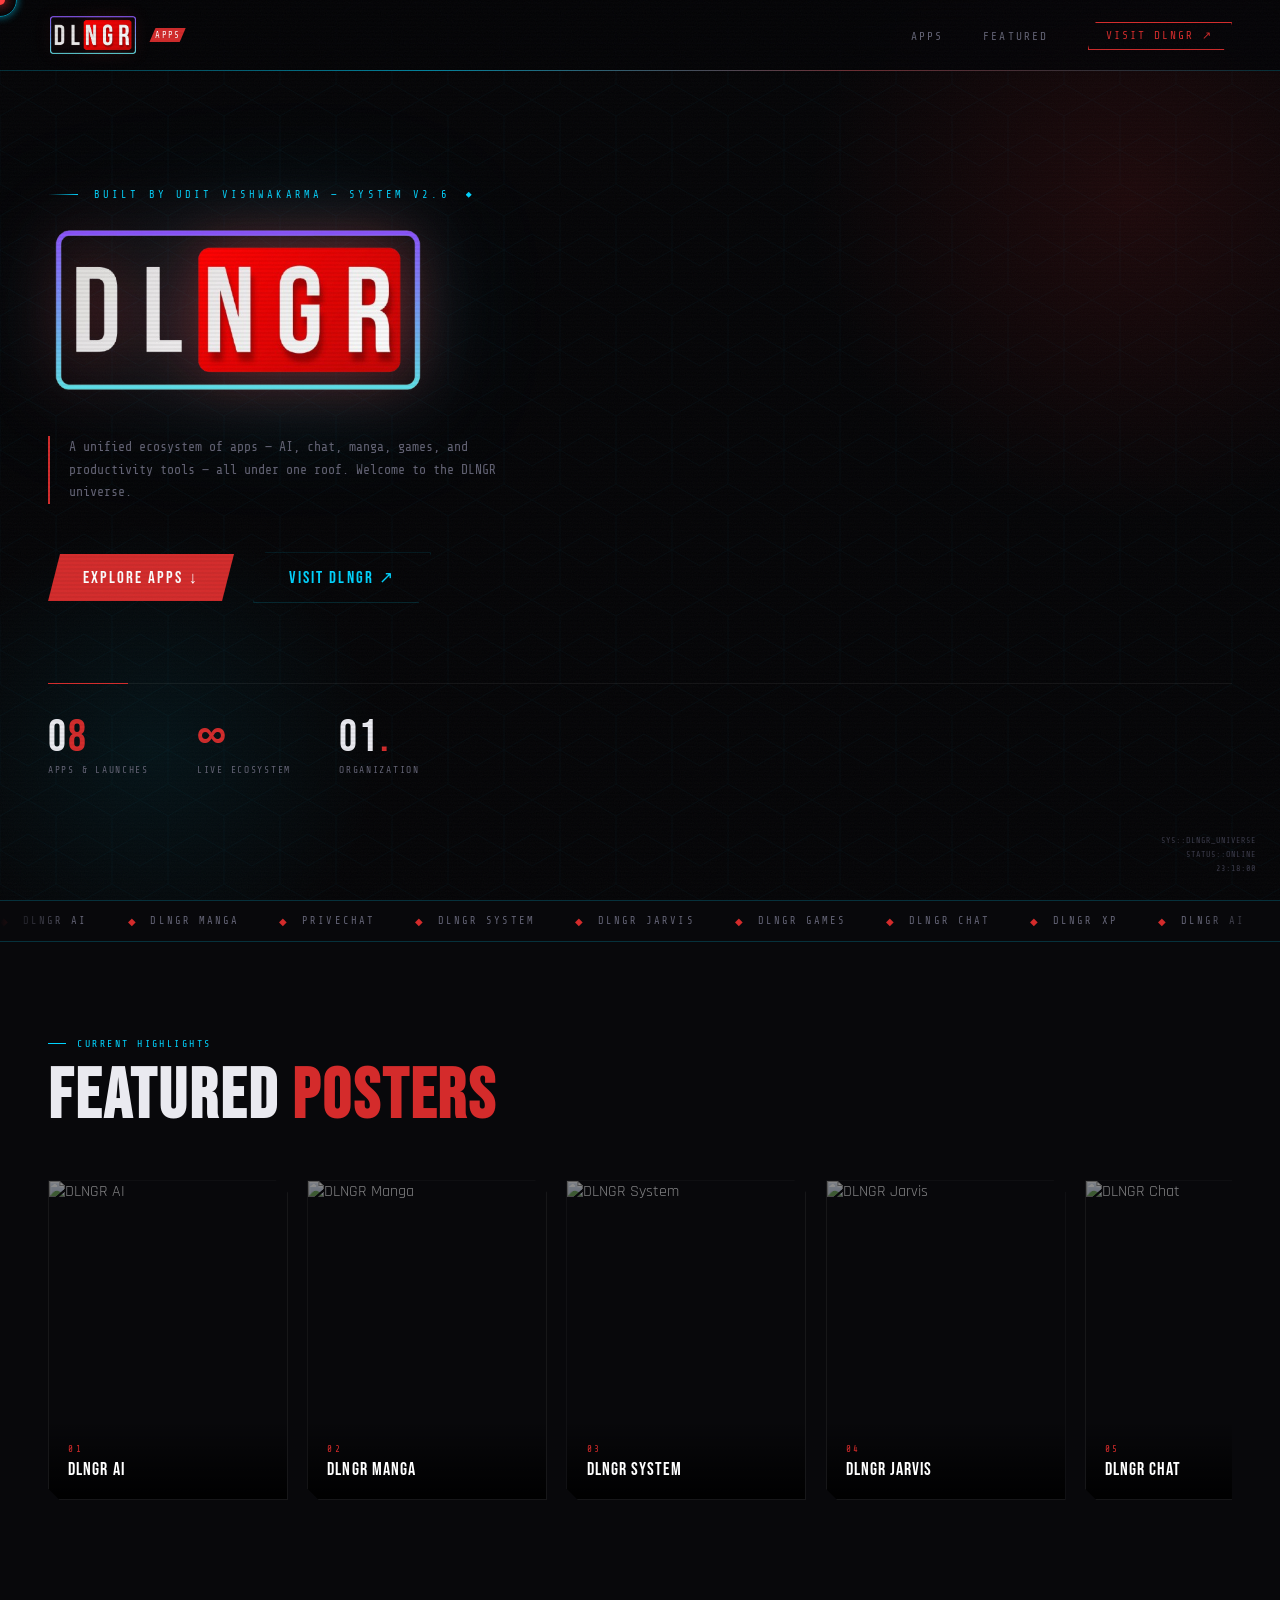
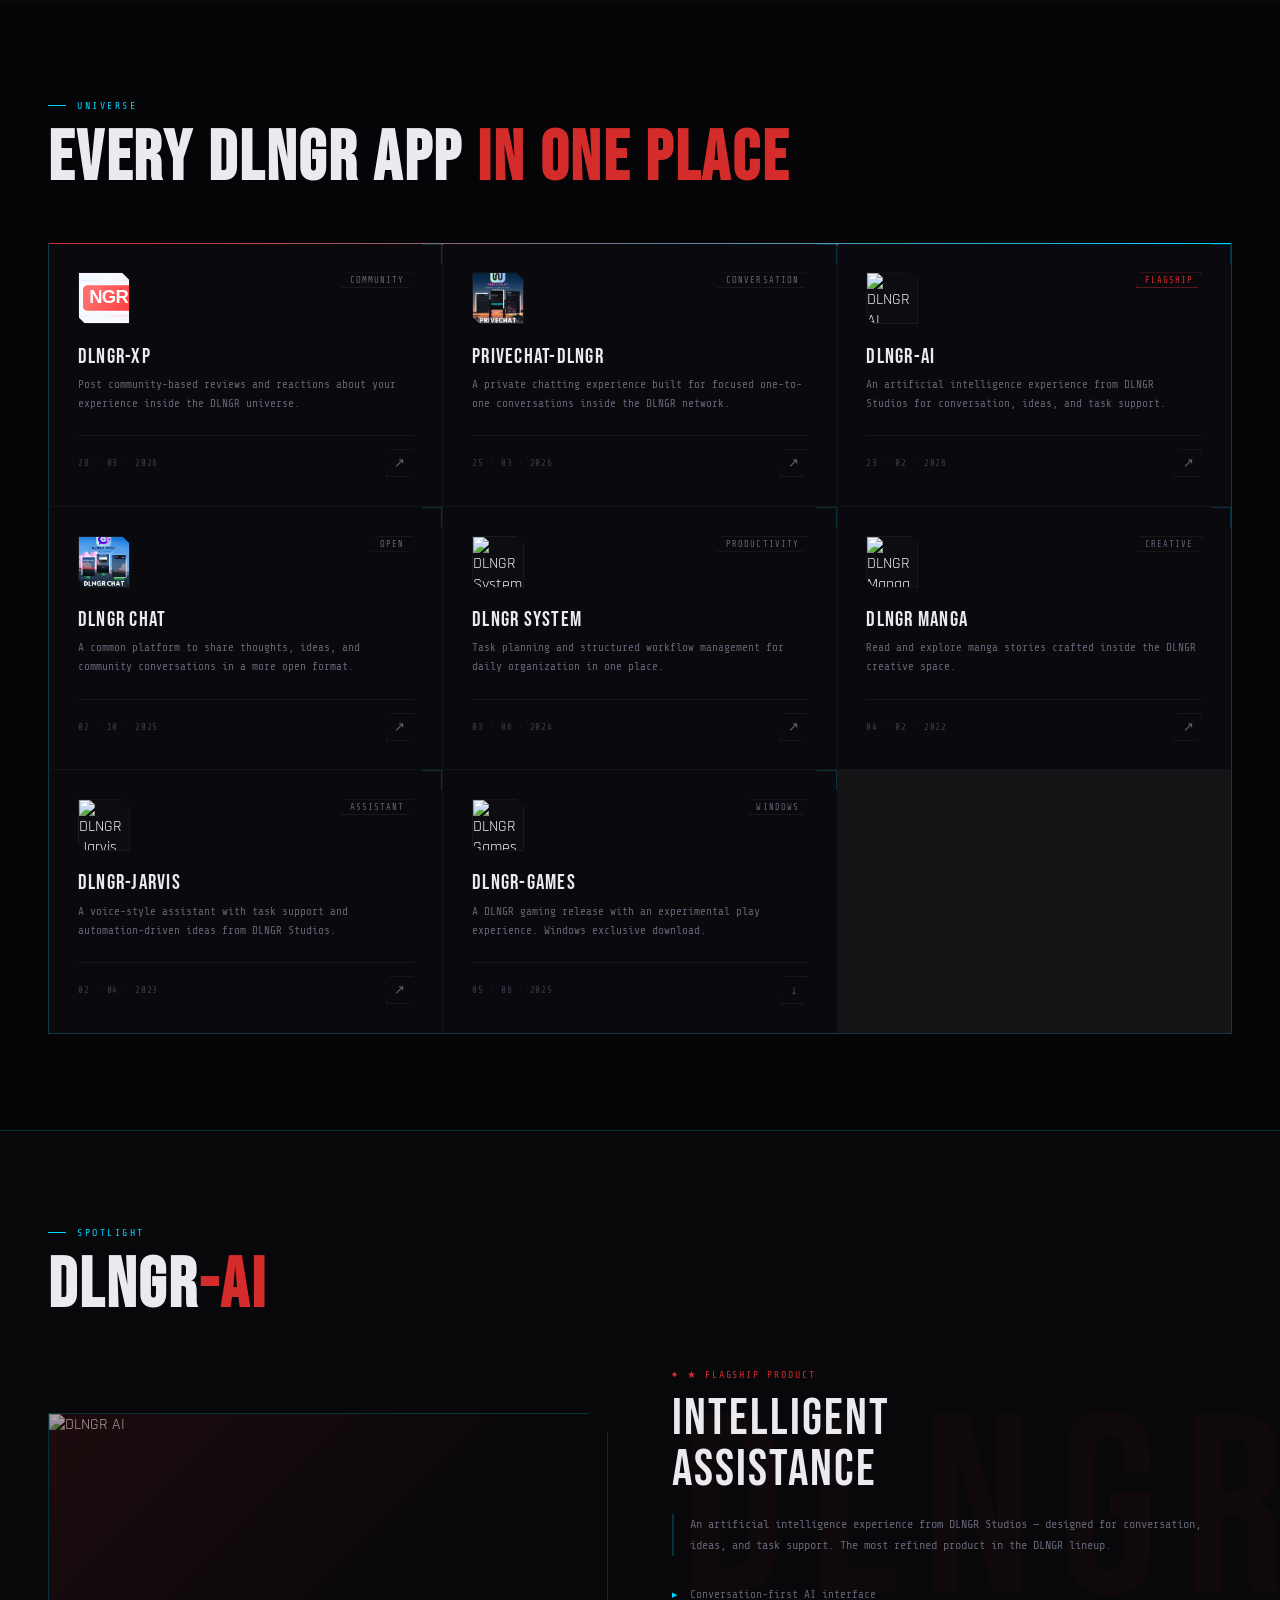
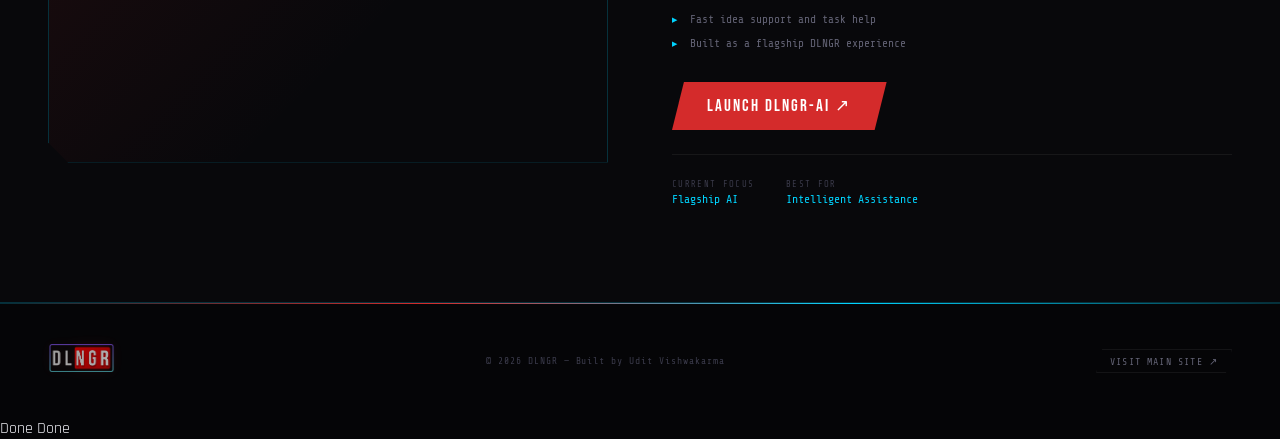
==== commit 145d4a06: "Update index.html" ====
--- a/index.html
+++ b/index.html
@@ -5,7 +5,7 @@
 <meta name="viewport" content="width=device-width, initial-scale=1.0">
 <title>DLNGR Apps — Universe</title>
 <link rel="preconnect" href="https://fonts.googleapis.com">
-  <link rel="icon" type="image/x-icon" href="dllogo.png">
+  <link rel="icon" type="image/x-icon" href="appslogo.png">
 <link href="https://fonts.googleapis.com/css2?family=Bebas+Neue&family=Rajdhani:wght@400;500;600;700&family=Share+Tech+Mono&display=swap" rel="stylesheet">
 <style>
 *, *::before, *::after { box-sizing: border-box; margin: 0; padding: 0; }
